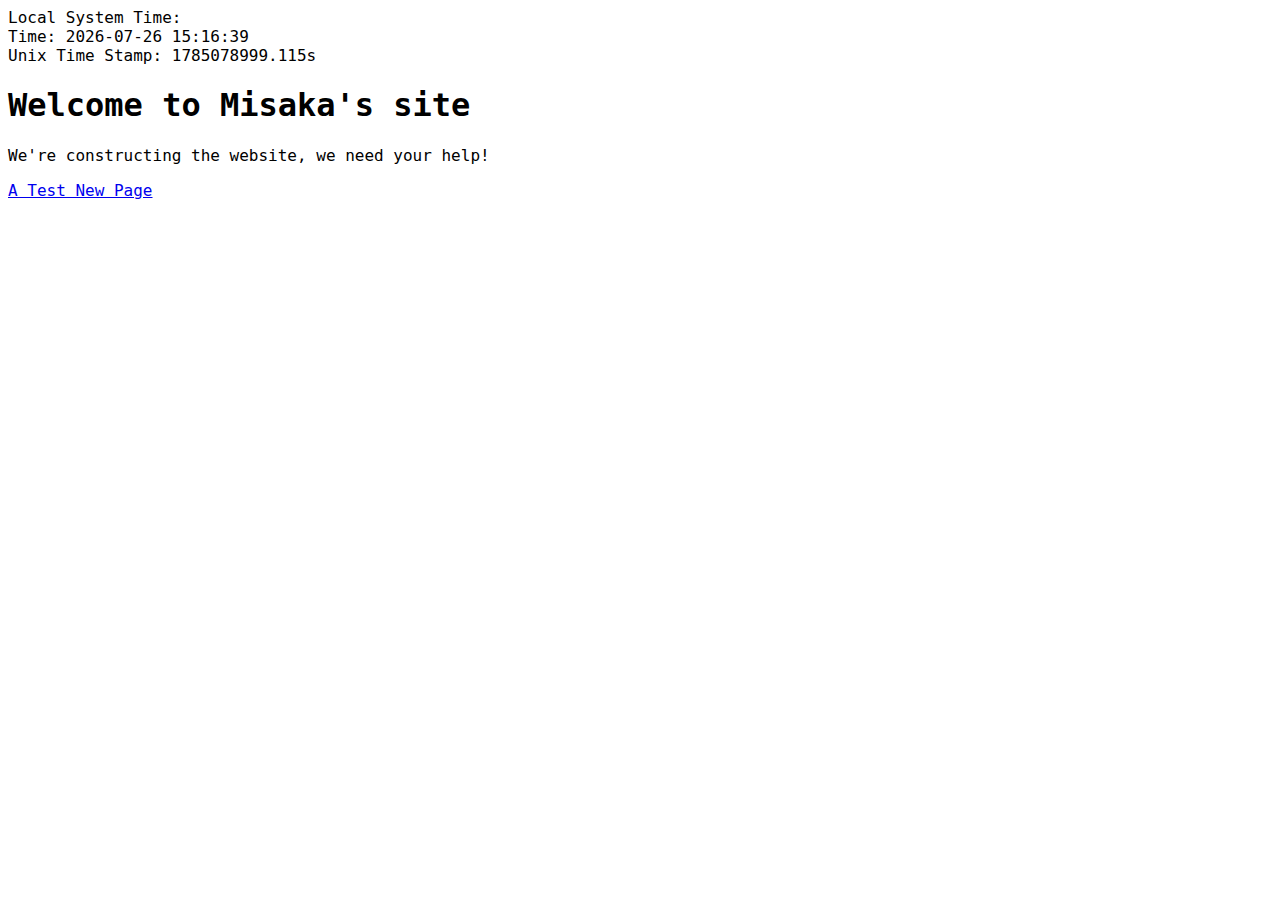
==== index.html @ cc0dd9ba "Update FormattedCode" ====
<!DOCTYPE html>
<html>
  <head>
    <meta charset="UTF-8" />
    <link rel="stylesheet" href="style_def.css" />
    <title>Misaka's Test Homepage</title>
  </head>

  <body>
    <div>
      <!--Top bar--->
    </div>
    <div>
      <div>
        <div id="clock" class="clock_con"></div>
      </div>
      <script>
        function fnCreatClock() {
          //声明时间相关变量
          var dLocal, nYear, nMonth, nDate, nHours, nMinutes, nSeconds;

          //1 获取计算机本地时间
          function fnGetDate() {
            //1.1 调用date对象
            dLocal = new Date();
            //1.2 获取当前年份
            nYear = dLocal.getFullYear();
            //1.3 获取当前月份，月份是从0开始计数，所以需要加1才是正确的月份
            nMonth = dLocal.getMonth() + 1;
            //1.4 获取当前日期
            nDate = dLocal.getDate();
            //1.5 获取当前小时
            nHours = dLocal.getHours();
            //1.6 获取分钟
            nMinutes = dLocal.getMinutes();
            //1.7 获取秒数
            nSeconds = dLocal.getSeconds();
          }

          //2.1 封装一个函数，用于把单数字前添加字符串0，例如1改为01
          function fnToDouble(num) {
            //声明一个返回结果
            var sResult = "";
            if (num < 10) {
              //判断数字小于10则是单数字，需要在前面添加字符串0z
              sResult = "0" + num;
            } else {
              //数字为10以上转换为字符串
              sResult = "" + num;
            }
            //返回格式化后的字符串
            return sResult;
          }

          function fnFormatDate() {
            //2.2 组合时间数据为字符串。本实例主要针对初学者，所以这里用的是最简单的格式化方式，即把所有数据用+号相连
            return (
              "Local System Time:" +
              "<br/>" +
              "Time: " +
              nYear +
              "-" +
              fnToDouble(nMonth) +
              "-" +
              fnToDouble(nDate) +
              " " +
              fnToDouble(nHours) +
              ":" +
              fnToDouble(nMinutes) +
              ":" +
              fnToDouble(nSeconds) +
              "<br/>" +
              "Unix Time Stamp: " +
              Date.now() / 1000 +
              "s"
            );
          }

          //3.1 获取clock元素
          var eClock = document.getElementById("clock");
          //获取时间
          fnGetDate();
          //3.2 修改clock元素中的时间
          eClock.innerHTML = fnFormatDate();

          //使用定时器实时更新时间
          setInterval(function () {
            //3.3 每秒更新时间
            fnGetDate();
            //3.3 修改clock元素中的时间
            eClock.innerHTML = fnFormatDate();
          }, 10);
        }
        fnCreatClock();
      </script>
    </div>
    <div>
      <h1>Welcome to Misaka's site</h1>
      <p>We're constructing the website, we need your help!</p>
      <p>
        <a href="logs.html"> A Test New Page </a>
      </p>
    </div>
  </body>
</html>
---- style_def.css ----
body {
    font-family: "SFMono", Consolas, monospace;
}
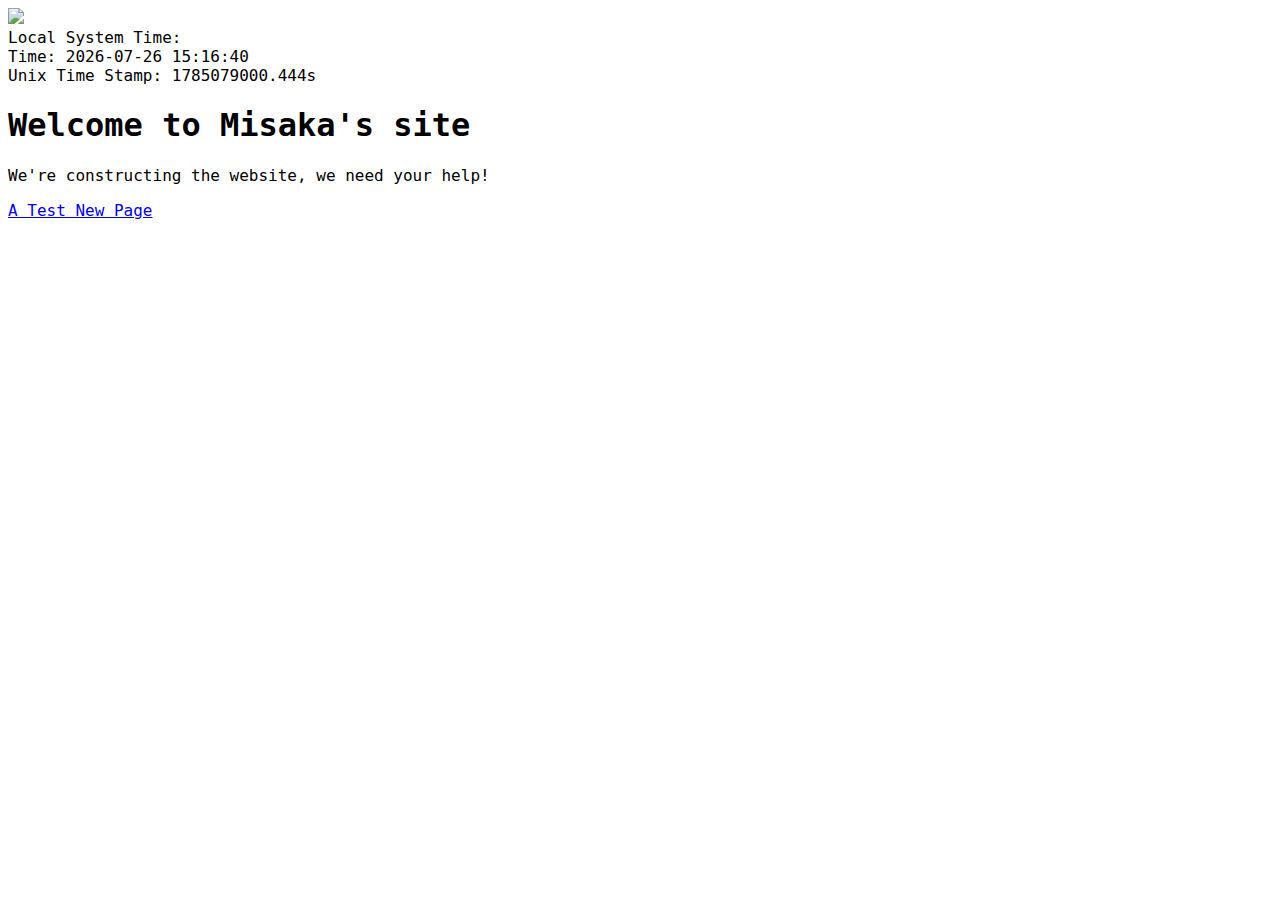
==== commit bca74de1: "Add New Format" ====
--- a/index.html
+++ b/index.html
@@ -12,6 +12,11 @@
     </div>
     <div>
       <div>
+        <div class="headBar">
+          <a href="index.html">
+            <img src="mns.svg">
+          </a>
+        </div>
         <div id="clock" class="clock_con"></div>
       </div>
       <script>
--- a/style_def.css
+++ b/style_def.css
@@ -1,3 +1,5 @@
 body {
     font-family: "SFMono", Consolas, monospace;
+}.headBar{
+    text-align: justify;
 }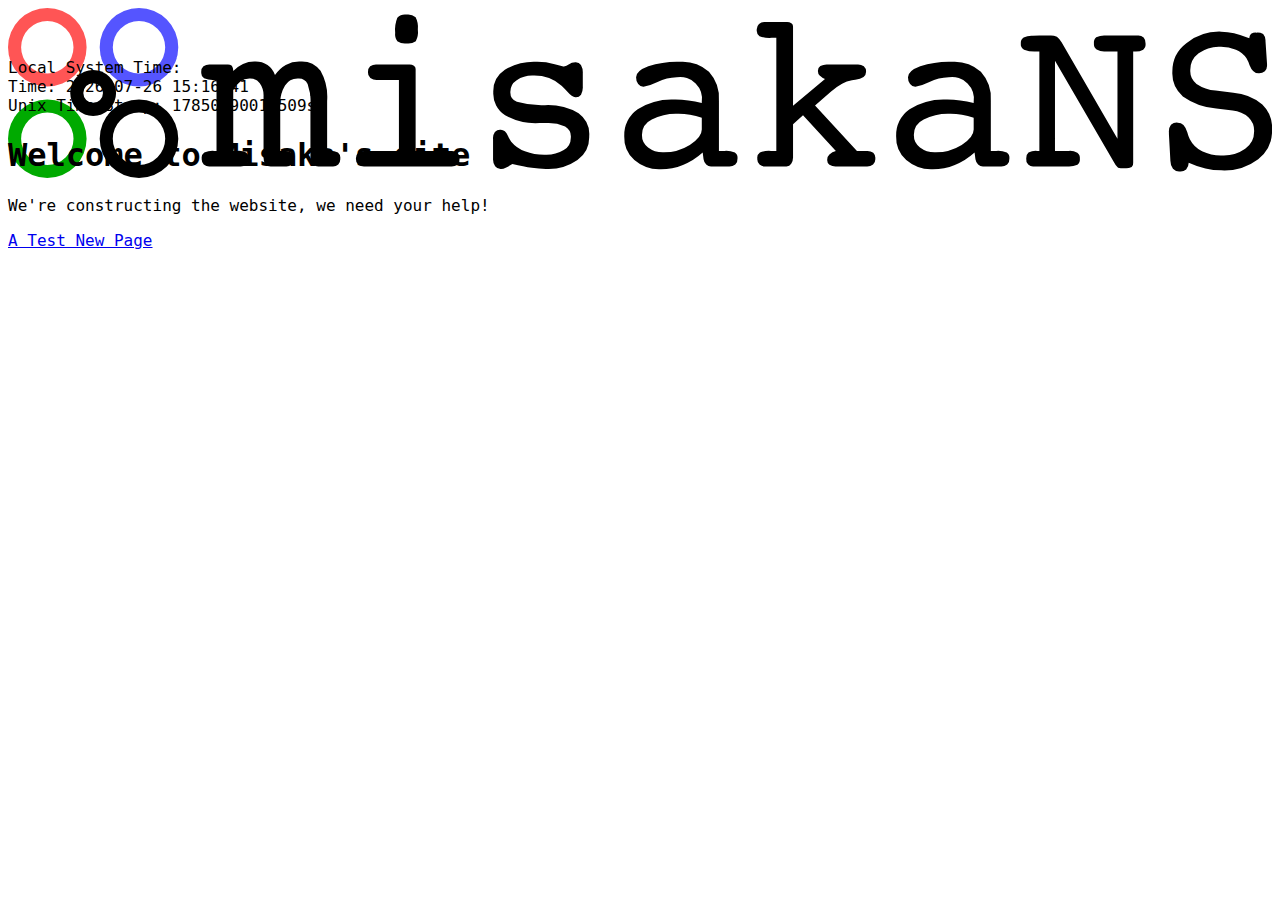
==== commit d66a698a: "update files" ====
--- a/index.html
+++ b/index.html
@@ -14,7 +14,7 @@
       <div>
         <div class="headBar">
           <a href="index.html">
-            <img src="mns.svg">
+            <img src="misakans-logo.svg">
           </a>
         </div>
         <div id="clock" class="clock_con"></div>
--- a/style_def.css
+++ b/style_def.css
@@ -2,4 +2,7 @@
     font-family: "SFMono", Consolas, monospace;
 }.headBar{
     text-align: justify;
+    max-height: 50px;
+}.logomns{
+    size: 0 0 193 26;
 }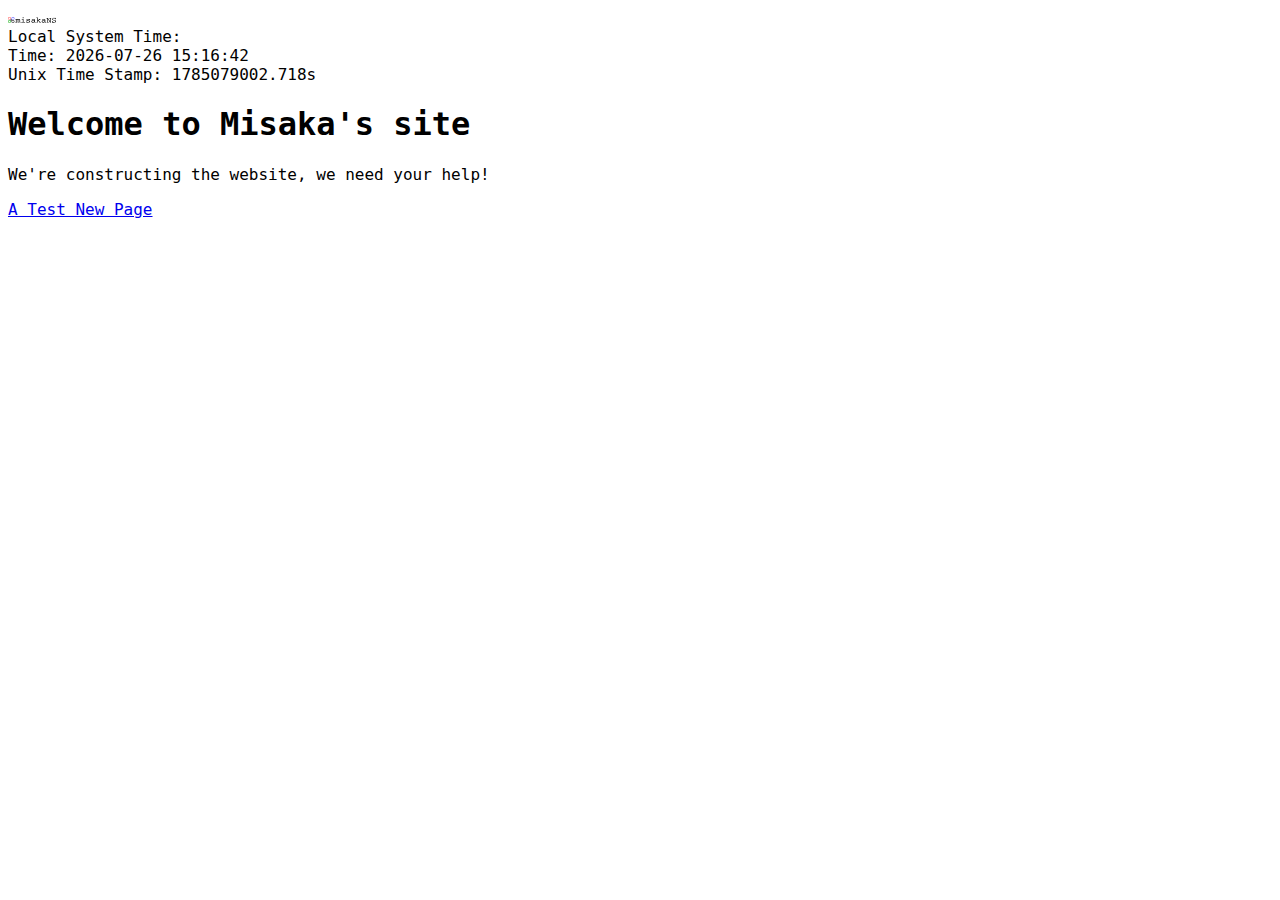
==== commit f6261ebc: "Update" ====
--- a/index.html
+++ b/index.html
@@ -12,7 +12,7 @@
     </div>
     <div>
       <div>
-        <div class="headBar">
+        <div class="headBar" style="display: block; max-width: 48.25px;">
           <a href="index.html">
             <img src="misakans-logo.svg">
           </a>
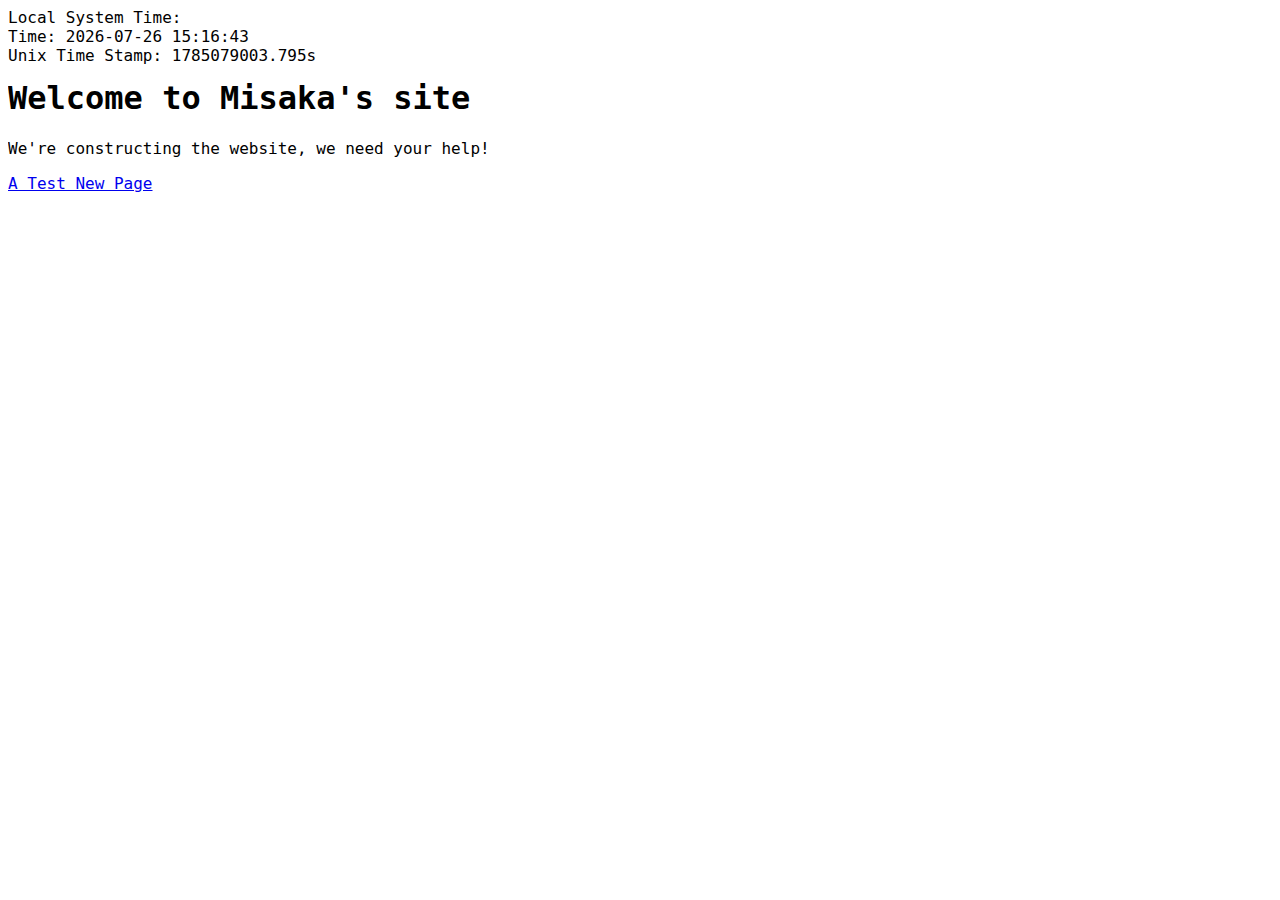
==== commit 01a559de: "Update" ====
--- a/index.html
+++ b/index.html
@@ -11,10 +11,10 @@
       <!--Top bar--->
     </div>
     <div>
-      <div>
-        <div class="headBar" style="display: block; max-width: 48.25px;">
+      <div style="max-height: 50px;">
+        <div class="headBar">
           <a href="index.html">
-            <img src="misakans-logo.svg">
+            <img src="misakans-logo.svg" style="display: contents; max-width: 48.25px">
           </a>
         </div>
         <div id="clock" class="clock_con"></div>
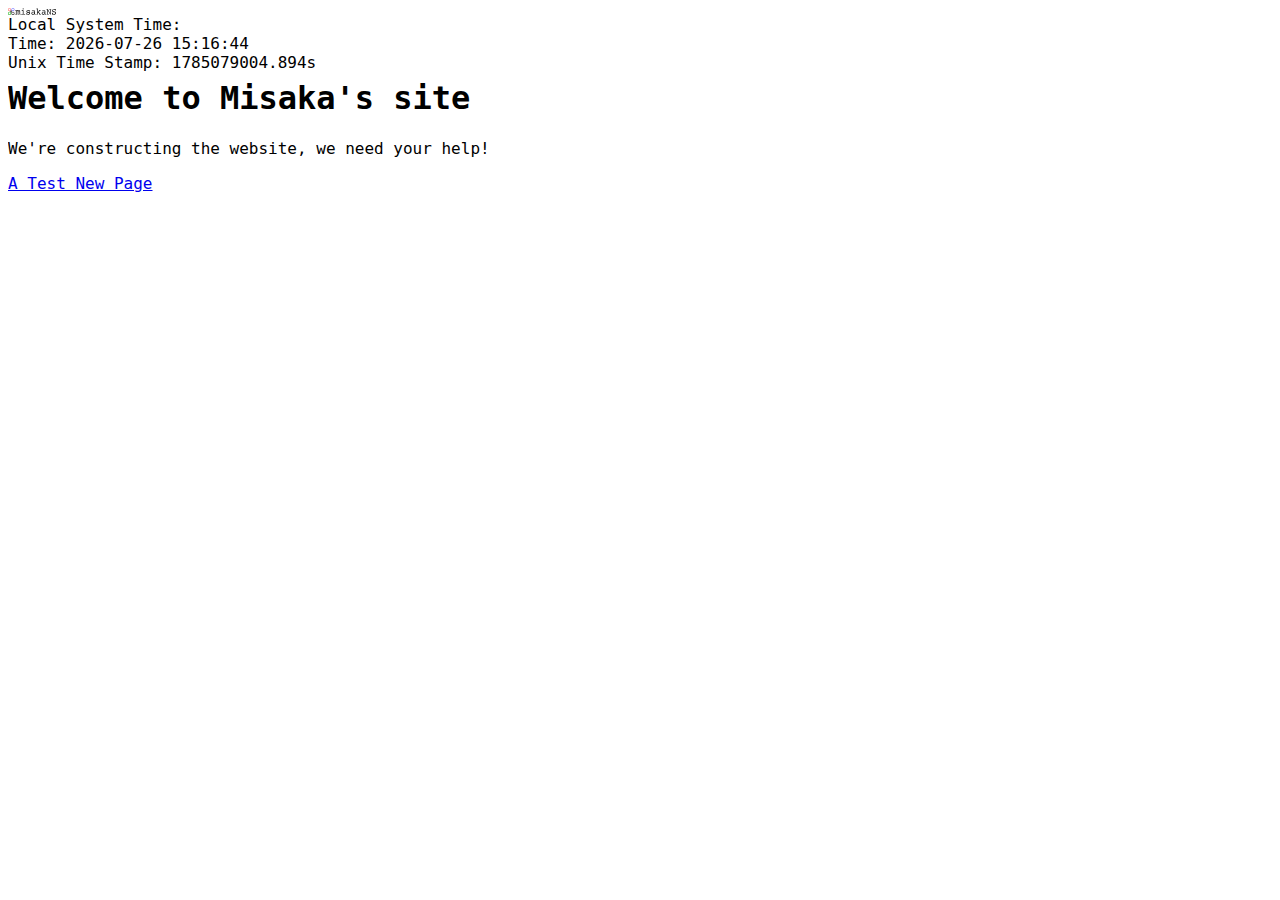
==== commit d966f00d: "update" ====
--- a/index.html
+++ b/index.html
@@ -14,7 +14,7 @@
       <div style="max-height: 50px;">
         <div class="headBar">
           <a href="index.html">
-            <img src="misakans-logo.svg" style="display: contents; max-width: 48.25px">
+            <img src="misakans-logo.svg" style="display: block; max-width: 48.25px">
           </a>
         </div>
         <div id="clock" class="clock_con"></div>
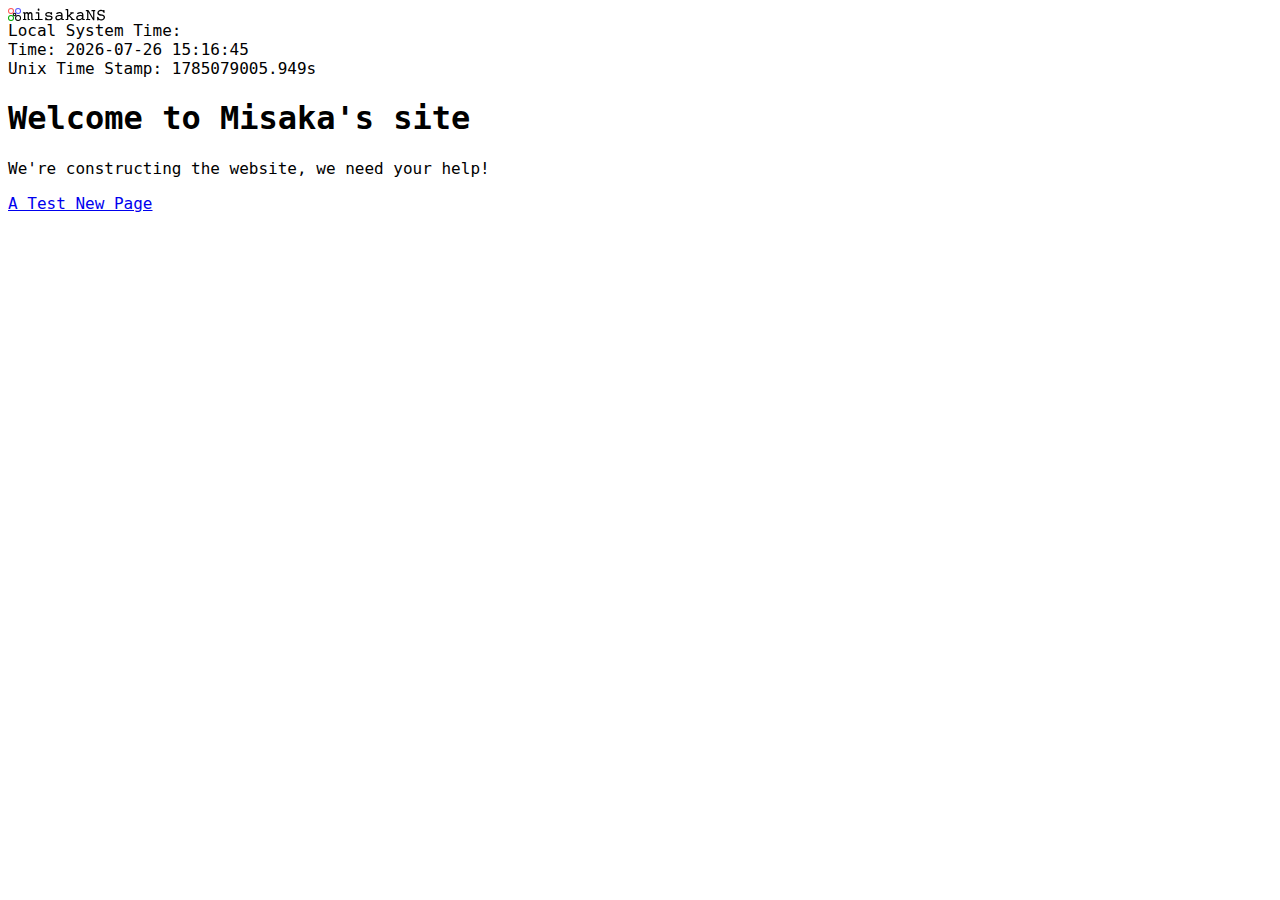
==== commit 170d37e6: "Update" ====
--- a/index.html
+++ b/index.html
@@ -11,10 +11,10 @@
       <!--Top bar--->
     </div>
     <div>
-      <div style="max-height: 50px;">
-        <div class="headBar">
+      <div>
+        <div class="headBar" style="max-height: 250px;">
           <a href="index.html">
-            <img src="misakans-logo.svg" style="display: block; max-width: 48.25px">
+            <img src="misakans-logo.svg" style="display: block; max-width: 96.5px">
           </a>
         </div>
         <div id="clock" class="clock_con"></div>
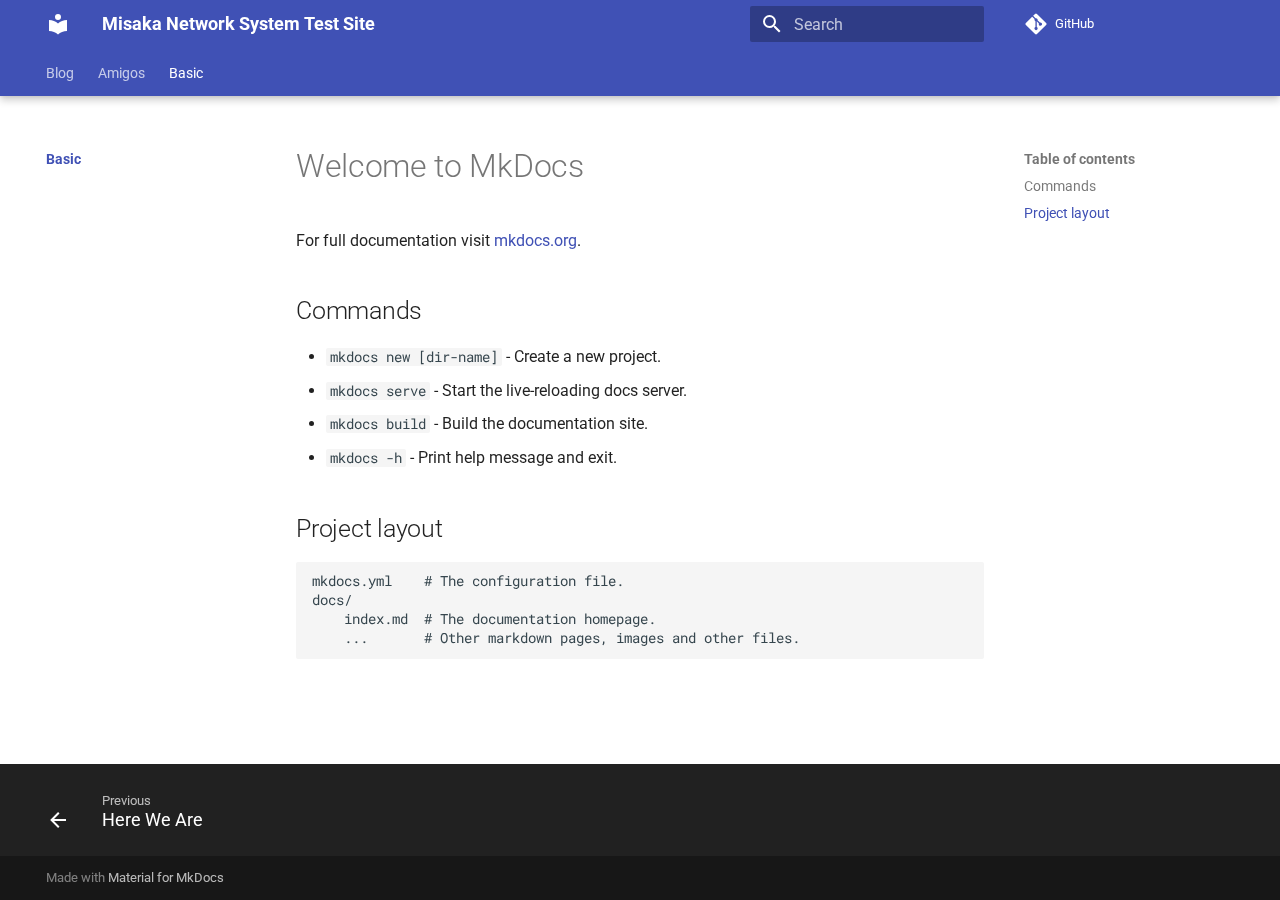
==== commit 856b7479: "Update Function and Add Content" ====
--- a/index.html
+++ b/index.html
@@ -1,110 +1,832 @@
-<!DOCTYPE html>
-<html>
+
+<!doctype html>
+<html lang="en" class="no-js">
   <head>
-    <meta charset="UTF-8" />
-    <link rel="stylesheet" href="style_def.css" />
-    <title>Misaka's Test Homepage</title>
+    
+      <meta charset="utf-8">
+      <meta name="viewport" content="width=device-width,initial-scale=1">
+      
+        <meta name="description" content="Misaka Network System Test Site">
+      
+      
+      
+        <link rel="canonical" href="https://webpagesvc.misakanetworksystem.org/">
+      
+      
+        <link rel="prev" href="Amigos/Here%20We%20Are/">
+      
+      
+      
+      <link rel="icon" href="assets/images/favicon.png">
+      <meta name="generator" content="mkdocs-1.6.1, mkdocs-material-9.5.49">
+    
+    
+      
+        <title>Welcome to MkDocs - Misaka Network System Test Site</title>
+      
+    
+    
+      <link rel="stylesheet" href="assets/stylesheets/main.6f8fc17f.min.css">
+      
+      
+
+
+    
+    
+      
+    
+    
+      
+        
+        
+        <link rel="preconnect" href="https://fonts.gstatic.com" crossorigin>
+        <link rel="stylesheet" href="https://fonts.googleapis.com/css?family=Roboto:300,300i,400,400i,700,700i%7CRoboto+Mono:400,400i,700,700i&display=fallback">
+        <style>:root{--md-text-font:"Roboto";--md-code-font:"Roboto Mono"}</style>
+      
+    
+    
+    <script>__md_scope=new URL(".",location),__md_hash=e=>[...e].reduce(((e,_)=>(e<<5)-e+_.charCodeAt(0)),0),__md_get=(e,_=localStorage,t=__md_scope)=>JSON.parse(_.getItem(t.pathname+"."+e)),__md_set=(e,_,t=localStorage,a=__md_scope)=>{try{t.setItem(a.pathname+"."+e,JSON.stringify(_))}catch(e){}}</script>
+    
+      
+
+    
+    
+    
   </head>
-
-  <body>
-    <div>
-      <!--Top bar--->
+  
+  
+    <body dir="ltr">
+  
+    
+    <input class="md-toggle" data-md-toggle="drawer" type="checkbox" id="__drawer" autocomplete="off">
+    <input class="md-toggle" data-md-toggle="search" type="checkbox" id="__search" autocomplete="off">
+    <label class="md-overlay" for="__drawer"></label>
+    <div data-md-component="skip">
+      
+        
+        <a href="#welcome-to-mkdocs" class="md-skip">
+          Skip to content
+        </a>
+      
     </div>
-    <div>
-      <div>
-        <div class="headBar" style="max-height: 250px;">
-          <a href="index.html">
-            <img src="misakans-logo.svg" style="display: block; max-width: 96.5px">
+    <div data-md-component="announce">
+      
+    </div>
+    
+    
+      
+
+  
+
+<header class="md-header md-header--shadow md-header--lifted" data-md-component="header">
+  <nav class="md-header__inner md-grid" aria-label="Header">
+    <a href="." title="Misaka Network System Test Site" class="md-header__button md-logo" aria-label="Misaka Network System Test Site" data-md-component="logo">
+      
+  
+  <svg xmlns="http://www.w3.org/2000/svg" viewBox="0 0 24 24"><path d="M12 8a3 3 0 0 0 3-3 3 3 0 0 0-3-3 3 3 0 0 0-3 3 3 3 0 0 0 3 3m0 3.54C9.64 9.35 6.5 8 3 8v11c3.5 0 6.64 1.35 9 3.54 2.36-2.19 5.5-3.54 9-3.54V8c-3.5 0-6.64 1.35-9 3.54"/></svg>
+
+    </a>
+    <label class="md-header__button md-icon" for="__drawer">
+      
+      <svg xmlns="http://www.w3.org/2000/svg" viewBox="0 0 24 24"><path d="M3 6h18v2H3zm0 5h18v2H3zm0 5h18v2H3z"/></svg>
+    </label>
+    <div class="md-header__title" data-md-component="header-title">
+      <div class="md-header__ellipsis">
+        <div class="md-header__topic">
+          <span class="md-ellipsis">
+            Misaka Network System Test Site
+          </span>
+        </div>
+        <div class="md-header__topic" data-md-component="header-topic">
+          <span class="md-ellipsis">
+            
+              Welcome to MkDocs
+            
+          </span>
+        </div>
+      </div>
+    </div>
+    
+    
+      <script>var palette=__md_get("__palette");if(palette&&palette.color){if("(prefers-color-scheme)"===palette.color.media){var media=matchMedia("(prefers-color-scheme: light)"),input=document.querySelector(media.matches?"[data-md-color-media='(prefers-color-scheme: light)']":"[data-md-color-media='(prefers-color-scheme: dark)']");palette.color.media=input.getAttribute("data-md-color-media"),palette.color.scheme=input.getAttribute("data-md-color-scheme"),palette.color.primary=input.getAttribute("data-md-color-primary"),palette.color.accent=input.getAttribute("data-md-color-accent")}for(var[key,value]of Object.entries(palette.color))document.body.setAttribute("data-md-color-"+key,value)}</script>
+    
+    
+    
+      <label class="md-header__button md-icon" for="__search">
+        
+        <svg xmlns="http://www.w3.org/2000/svg" viewBox="0 0 24 24"><path d="M9.5 3A6.5 6.5 0 0 1 16 9.5c0 1.61-.59 3.09-1.56 4.23l.27.27h.79l5 5-1.5 1.5-5-5v-.79l-.27-.27A6.52 6.52 0 0 1 9.5 16 6.5 6.5 0 0 1 3 9.5 6.5 6.5 0 0 1 9.5 3m0 2C7 5 5 7 5 9.5S7 14 9.5 14 14 12 14 9.5 12 5 9.5 5"/></svg>
+      </label>
+      <div class="md-search" data-md-component="search" role="dialog">
+  <label class="md-search__overlay" for="__search"></label>
+  <div class="md-search__inner" role="search">
+    <form class="md-search__form" name="search">
+      <input type="text" class="md-search__input" name="query" aria-label="Search" placeholder="Search" autocapitalize="off" autocorrect="off" autocomplete="off" spellcheck="false" data-md-component="search-query" required>
+      <label class="md-search__icon md-icon" for="__search">
+        
+        <svg xmlns="http://www.w3.org/2000/svg" viewBox="0 0 24 24"><path d="M9.5 3A6.5 6.5 0 0 1 16 9.5c0 1.61-.59 3.09-1.56 4.23l.27.27h.79l5 5-1.5 1.5-5-5v-.79l-.27-.27A6.52 6.52 0 0 1 9.5 16 6.5 6.5 0 0 1 3 9.5 6.5 6.5 0 0 1 9.5 3m0 2C7 5 5 7 5 9.5S7 14 9.5 14 14 12 14 9.5 12 5 9.5 5"/></svg>
+        
+        <svg xmlns="http://www.w3.org/2000/svg" viewBox="0 0 24 24"><path d="M20 11v2H8l5.5 5.5-1.42 1.42L4.16 12l7.92-7.92L13.5 5.5 8 11z"/></svg>
+      </label>
+      <nav class="md-search__options" aria-label="Search">
+        
+          <a href="javascript:void(0)" class="md-search__icon md-icon" title="Share" aria-label="Share" data-clipboard data-clipboard-text="" data-md-component="search-share" tabindex="-1">
+            
+            <svg xmlns="http://www.w3.org/2000/svg" viewBox="0 0 24 24"><path d="M18 16.08c-.76 0-1.44.3-1.96.77L8.91 12.7c.05-.23.09-.46.09-.7s-.04-.47-.09-.7l7.05-4.11c.54.5 1.25.81 2.04.81a3 3 0 0 0 3-3 3 3 0 0 0-3-3 3 3 0 0 0-3 3c0 .24.04.47.09.7L8.04 9.81C7.5 9.31 6.79 9 6 9a3 3 0 0 0-3 3 3 3 0 0 0 3 3c.79 0 1.5-.31 2.04-.81l7.12 4.15c-.05.21-.08.43-.08.66 0 1.61 1.31 2.91 2.92 2.91s2.92-1.3 2.92-2.91A2.92 2.92 0 0 0 18 16.08"/></svg>
           </a>
+        
+        <button type="reset" class="md-search__icon md-icon" title="Clear" aria-label="Clear" tabindex="-1">
+          
+          <svg xmlns="http://www.w3.org/2000/svg" viewBox="0 0 24 24"><path d="M19 6.41 17.59 5 12 10.59 6.41 5 5 6.41 10.59 12 5 17.59 6.41 19 12 13.41 17.59 19 19 17.59 13.41 12z"/></svg>
+        </button>
+      </nav>
+      
+        <div class="md-search__suggest" data-md-component="search-suggest"></div>
+      
+    </form>
+    <div class="md-search__output">
+      <div class="md-search__scrollwrap" tabindex="0" data-md-scrollfix>
+        <div class="md-search-result" data-md-component="search-result">
+          <div class="md-search-result__meta">
+            Initializing search
+          </div>
+          <ol class="md-search-result__list" role="presentation"></ol>
         </div>
-        <div id="clock" class="clock_con"></div>
       </div>
-      <script>
-        function fnCreatClock() {
-          //声明时间相关变量
-          var dLocal, nYear, nMonth, nDate, nHours, nMinutes, nSeconds;
-
-          //1 获取计算机本地时间
-          function fnGetDate() {
-            //1.1 调用date对象
-            dLocal = new Date();
-            //1.2 获取当前年份
-            nYear = dLocal.getFullYear();
-            //1.3 获取当前月份，月份是从0开始计数，所以需要加1才是正确的月份
-            nMonth = dLocal.getMonth() + 1;
-            //1.4 获取当前日期
-            nDate = dLocal.getDate();
-            //1.5 获取当前小时
-            nHours = dLocal.getHours();
-            //1.6 获取分钟
-            nMinutes = dLocal.getMinutes();
-            //1.7 获取秒数
-            nSeconds = dLocal.getSeconds();
-          }
-
-          //2.1 封装一个函数，用于把单数字前添加字符串0，例如1改为01
-          function fnToDouble(num) {
-            //声明一个返回结果
-            var sResult = "";
-            if (num < 10) {
-              //判断数字小于10则是单数字，需要在前面添加字符串0z
-              sResult = "0" + num;
-            } else {
-              //数字为10以上转换为字符串
-              sResult = "" + num;
-            }
-            //返回格式化后的字符串
-            return sResult;
-          }
-
-          function fnFormatDate() {
-            //2.2 组合时间数据为字符串。本实例主要针对初学者，所以这里用的是最简单的格式化方式，即把所有数据用+号相连
-            return (
-              "Local System Time:" +
-              "<br/>" +
-              "Time: " +
-              nYear +
-              "-" +
-              fnToDouble(nMonth) +
-              "-" +
-              fnToDouble(nDate) +
-              " " +
-              fnToDouble(nHours) +
-              ":" +
-              fnToDouble(nMinutes) +
-              ":" +
-              fnToDouble(nSeconds) +
-              "<br/>" +
-              "Unix Time Stamp: " +
-              Date.now() / 1000 +
-              "s"
-            );
-          }
-
-          //3.1 获取clock元素
-          var eClock = document.getElementById("clock");
-          //获取时间
-          fnGetDate();
-          //3.2 修改clock元素中的时间
-          eClock.innerHTML = fnFormatDate();
-
-          //使用定时器实时更新时间
-          setInterval(function () {
-            //3.3 每秒更新时间
-            fnGetDate();
-            //3.3 修改clock元素中的时间
-            eClock.innerHTML = fnFormatDate();
-          }, 10);
-        }
-        fnCreatClock();
-      </script>
     </div>
-    <div>
-      <h1>Welcome to Misaka's site</h1>
-      <p>We're constructing the website, we need your help!</p>
-      <p>
-        <a href="logs.html"> A Test New Page </a>
-      </p>
+  </div>
+</div>
+    
+    
+      <div class="md-header__source">
+        <a href="https://github.com/Misaka-Makoto/misaka-makoto.github.io" title="Go to repository" class="md-source" data-md-component="source">
+  <div class="md-source__icon md-icon">
+    
+    <svg xmlns="http://www.w3.org/2000/svg" viewBox="0 0 448 512"><!--! Font Awesome Free 6.7.1 by @fontawesome - https://fontawesome.com License - https://fontawesome.com/license/free (Icons: CC BY 4.0, Fonts: SIL OFL 1.1, Code: MIT License) Copyright 2024 Fonticons, Inc.--><path d="M439.55 236.05 244 40.45a28.87 28.87 0 0 0-40.81 0l-40.66 40.63 51.52 51.52c27.06-9.14 52.68 16.77 43.39 43.68l49.66 49.66c34.23-11.8 61.18 31 35.47 56.69-26.49 26.49-70.21-2.87-56-37.34L240.22 199v121.85c25.3 12.54 22.26 41.85 9.08 55a34.34 34.34 0 0 1-48.55 0c-17.57-17.6-11.07-46.91 11.25-56v-123c-20.8-8.51-24.6-30.74-18.64-45L142.57 101 8.45 235.14a28.86 28.86 0 0 0 0 40.81l195.61 195.6a28.86 28.86 0 0 0 40.8 0l194.69-194.69a28.86 28.86 0 0 0 0-40.81"/></svg>
+  </div>
+  <div class="md-source__repository">
+    GitHub
+  </div>
+</a>
+      </div>
+    
+  </nav>
+  
+    
+      
+<nav class="md-tabs" aria-label="Tabs" data-md-component="tabs">
+  <div class="md-grid">
+    <ul class="md-tabs__list">
+      
+        
+  
+  
+  
+    
+    
+      <li class="md-tabs__item">
+        <a href="blog/" class="md-tabs__link">
+          
+  
+    
+  
+  Blog
+
+        </a>
+      </li>
+    
+  
+
+      
+        
+  
+  
+  
+    
+    
+      <li class="md-tabs__item">
+        <a href="Amigos/Here%20We%20Are/" class="md-tabs__link">
+          
+  
+    
+  
+  Amigos
+
+        </a>
+      </li>
+    
+  
+
+      
+        
+  
+  
+    
+  
+  
+    
+    
+      <li class="md-tabs__item md-tabs__item--active">
+        <a href="." class="md-tabs__link">
+          
+  
+    
+  
+  Basic
+
+        </a>
+      </li>
+    
+  
+
+      
+    </ul>
+  </div>
+</nav>
+    
+  
+</header>
+    
+    <div class="md-container" data-md-component="container">
+      
+      
+        
+      
+      <main class="md-main" data-md-component="main">
+        <div class="md-main__inner md-grid">
+          
+            
+              
+              <div class="md-sidebar md-sidebar--primary" data-md-component="sidebar" data-md-type="navigation" >
+                <div class="md-sidebar__scrollwrap">
+                  <div class="md-sidebar__inner">
+                    
+
+
+  
+
+
+<nav class="md-nav md-nav--primary md-nav--lifted" aria-label="Navigation" data-md-level="0">
+  <label class="md-nav__title" for="__drawer">
+    <a href="." title="Misaka Network System Test Site" class="md-nav__button md-logo" aria-label="Misaka Network System Test Site" data-md-component="logo">
+      
+  
+  <svg xmlns="http://www.w3.org/2000/svg" viewBox="0 0 24 24"><path d="M12 8a3 3 0 0 0 3-3 3 3 0 0 0-3-3 3 3 0 0 0-3 3 3 3 0 0 0 3 3m0 3.54C9.64 9.35 6.5 8 3 8v11c3.5 0 6.64 1.35 9 3.54 2.36-2.19 5.5-3.54 9-3.54V8c-3.5 0-6.64 1.35-9 3.54"/></svg>
+
+    </a>
+    Misaka Network System Test Site
+  </label>
+  
+    <div class="md-nav__source">
+      <a href="https://github.com/Misaka-Makoto/misaka-makoto.github.io" title="Go to repository" class="md-source" data-md-component="source">
+  <div class="md-source__icon md-icon">
+    
+    <svg xmlns="http://www.w3.org/2000/svg" viewBox="0 0 448 512"><!--! Font Awesome Free 6.7.1 by @fontawesome - https://fontawesome.com License - https://fontawesome.com/license/free (Icons: CC BY 4.0, Fonts: SIL OFL 1.1, Code: MIT License) Copyright 2024 Fonticons, Inc.--><path d="M439.55 236.05 244 40.45a28.87 28.87 0 0 0-40.81 0l-40.66 40.63 51.52 51.52c27.06-9.14 52.68 16.77 43.39 43.68l49.66 49.66c34.23-11.8 61.18 31 35.47 56.69-26.49 26.49-70.21-2.87-56-37.34L240.22 199v121.85c25.3 12.54 22.26 41.85 9.08 55a34.34 34.34 0 0 1-48.55 0c-17.57-17.6-11.07-46.91 11.25-56v-123c-20.8-8.51-24.6-30.74-18.64-45L142.57 101 8.45 235.14a28.86 28.86 0 0 0 0 40.81l195.61 195.6a28.86 28.86 0 0 0 40.8 0l194.69-194.69a28.86 28.86 0 0 0 0-40.81"/></svg>
+  </div>
+  <div class="md-source__repository">
+    GitHub
+  </div>
+</a>
     </div>
+  
+  <ul class="md-nav__list" data-md-scrollfix>
+    
+      
+      
+  
+  
+  
+  
+    
+    
+      
+        
+          
+        
+      
+        
+      
+        
+      
+    
+    
+      
+      
+        
+      
+    
+    
+    <li class="md-nav__item md-nav__item--nested">
+      
+        
+        
+          
+        
+        <input class="md-nav__toggle md-toggle md-toggle--indeterminate" type="checkbox" id="__nav_1" >
+        
+          
+          
+          <div class="md-nav__link md-nav__container">
+            <a href="blog/" class="md-nav__link ">
+              
+  
+  <span class="md-ellipsis">
+    Blog
+  </span>
+  
+
+            </a>
+            
+              
+              <label class="md-nav__link " for="__nav_1" id="__nav_1_label" tabindex="0">
+                <span class="md-nav__icon md-icon"></span>
+              </label>
+            
+          </div>
+        
+        <nav class="md-nav" data-md-level="1" aria-labelledby="__nav_1_label" aria-expanded="false">
+          <label class="md-nav__title" for="__nav_1">
+            <span class="md-nav__icon md-icon"></span>
+            Blog
+          </label>
+          <ul class="md-nav__list" data-md-scrollfix>
+            
+              
+            
+              
+                
+  
+  
+  
+  
+    
+    
+      
+        
+      
+    
+    
+      
+      
+        
+      
+    
+    
+    <li class="md-nav__item md-nav__item--nested">
+      
+        
+        
+          
+        
+        <input class="md-nav__toggle md-toggle md-toggle--indeterminate" type="checkbox" id="__nav_1_2" >
+        
+          
+          <label class="md-nav__link" for="__nav_1_2" id="__nav_1_2_label" tabindex="0">
+            
+  
+  <span class="md-ellipsis">
+    Archive
+  </span>
+  
+
+            <span class="md-nav__icon md-icon"></span>
+          </label>
+        
+        <nav class="md-nav" data-md-level="2" aria-labelledby="__nav_1_2_label" aria-expanded="false">
+          <label class="md-nav__title" for="__nav_1_2">
+            <span class="md-nav__icon md-icon"></span>
+            Archive
+          </label>
+          <ul class="md-nav__list" data-md-scrollfix>
+            
+              
+                
+  
+  
+  
+    
+  
+  
+    <li class="md-nav__item">
+      <a href="blog/archive/2025/" class="md-nav__link">
+        
+  
+  <span class="md-ellipsis">
+    2025
+  </span>
+  
+
+      </a>
+    </li>
+  
+
+              
+            
+          </ul>
+        </nav>
+      
+    </li>
+  
+
+              
+            
+              
+                
+  
+  
+  
+  
+    
+    
+      
+        
+      
+        
+      
+    
+    
+      
+      
+        
+      
+    
+    
+    <li class="md-nav__item md-nav__item--nested">
+      
+        
+        
+          
+        
+        <input class="md-nav__toggle md-toggle md-toggle--indeterminate" type="checkbox" id="__nav_1_3" >
+        
+          
+          <label class="md-nav__link" for="__nav_1_3" id="__nav_1_3_label" tabindex="0">
+            
+  
+  <span class="md-ellipsis">
+    Categories
+  </span>
+  
+
+            <span class="md-nav__icon md-icon"></span>
+          </label>
+        
+        <nav class="md-nav" data-md-level="2" aria-labelledby="__nav_1_3_label" aria-expanded="false">
+          <label class="md-nav__title" for="__nav_1_3">
+            <span class="md-nav__icon md-icon"></span>
+            Categories
+          </label>
+          <ul class="md-nav__list" data-md-scrollfix>
+            
+              
+                
+  
+  
+  
+    
+  
+  
+    <li class="md-nav__item">
+      <a href="blog/category/blog/" class="md-nav__link">
+        
+  
+  <span class="md-ellipsis">
+    Blog
+  </span>
+  
+
+      </a>
+    </li>
+  
+
+              
+            
+              
+                
+  
+  
+  
+    
+  
+  
+    <li class="md-nav__item">
+      <a href="blog/category/desription/" class="md-nav__link">
+        
+  
+  <span class="md-ellipsis">
+    Desription
+  </span>
+  
+
+      </a>
+    </li>
+  
+
+              
+            
+          </ul>
+        </nav>
+      
+    </li>
+  
+
+              
+            
+          </ul>
+        </nav>
+      
+    </li>
+  
+
+    
+      
+      
+  
+  
+  
+  
+    
+    
+      
+        
+      
+    
+    
+      
+      
+        
+      
+    
+    
+    <li class="md-nav__item md-nav__item--nested">
+      
+        
+        
+          
+        
+        <input class="md-nav__toggle md-toggle md-toggle--indeterminate" type="checkbox" id="__nav_2" >
+        
+          
+          <label class="md-nav__link" for="__nav_2" id="__nav_2_label" tabindex="0">
+            
+  
+  <span class="md-ellipsis">
+    Amigos
+  </span>
+  
+
+            <span class="md-nav__icon md-icon"></span>
+          </label>
+        
+        <nav class="md-nav" data-md-level="1" aria-labelledby="__nav_2_label" aria-expanded="false">
+          <label class="md-nav__title" for="__nav_2">
+            <span class="md-nav__icon md-icon"></span>
+            Amigos
+          </label>
+          <ul class="md-nav__list" data-md-scrollfix>
+            
+              
+                
+  
+  
+  
+  
+    <li class="md-nav__item">
+      <a href="Amigos/Here%20We%20Are/" class="md-nav__link">
+        
+  
+  <span class="md-ellipsis">
+    Here We Are
+  </span>
+  
+
+      </a>
+    </li>
+  
+
+              
+            
+          </ul>
+        </nav>
+      
+    </li>
+  
+
+    
+      
+      
+  
+  
+    
+  
+  
+  
+    
+    
+      
+        
+          
+        
+      
+    
+    
+      
+        
+        
+      
+      
+        
+      
+    
+    
+    <li class="md-nav__item md-nav__item--active md-nav__item--section md-nav__item--nested">
+      
+        
+        
+        <input class="md-nav__toggle md-toggle " type="checkbox" id="__nav_3" checked>
+        
+          
+          
+          <div class="md-nav__link md-nav__container">
+            <a href="." class="md-nav__link md-nav__link--active">
+              
+  
+  <span class="md-ellipsis">
+    Basic
+  </span>
+  
+
+            </a>
+            
+          </div>
+        
+        <nav class="md-nav" data-md-level="1" aria-labelledby="__nav_3_label" aria-expanded="true">
+          <label class="md-nav__title" for="__nav_3">
+            <span class="md-nav__icon md-icon"></span>
+            Basic
+          </label>
+          <ul class="md-nav__list" data-md-scrollfix>
+            
+              
+            
+          </ul>
+        </nav>
+      
+    </li>
+  
+
+    
+  </ul>
+</nav>
+                  </div>
+                </div>
+              </div>
+            
+            
+              
+              <div class="md-sidebar md-sidebar--secondary" data-md-component="sidebar" data-md-type="toc" >
+                <div class="md-sidebar__scrollwrap">
+                  <div class="md-sidebar__inner">
+                    
+
+<nav class="md-nav md-nav--secondary" aria-label="Table of contents">
+  
+  
+  
+    
+  
+  
+    <label class="md-nav__title" for="__toc">
+      <span class="md-nav__icon md-icon"></span>
+      Table of contents
+    </label>
+    <ul class="md-nav__list" data-md-component="toc" data-md-scrollfix>
+      
+        <li class="md-nav__item">
+  <a href="#commands" class="md-nav__link">
+    <span class="md-ellipsis">
+      Commands
+    </span>
+  </a>
+  
+</li>
+      
+        <li class="md-nav__item">
+  <a href="#project-layout" class="md-nav__link">
+    <span class="md-ellipsis">
+      Project layout
+    </span>
+  </a>
+  
+</li>
+      
+    </ul>
+  
+</nav>
+                  </div>
+                </div>
+              </div>
+            
+          
+          
+            <div class="md-content" data-md-component="content">
+              <article class="md-content__inner md-typeset">
+                
+                  
+
+  
+  
+
+
+<h1 id="welcome-to-mkdocs">Welcome to MkDocs</h1>
+<p>For full documentation visit <a href="https://www.mkdocs.org">mkdocs.org</a>.</p>
+<h2 id="commands">Commands</h2>
+<ul>
+<li><code>mkdocs new [dir-name]</code> - Create a new project.</li>
+<li><code>mkdocs serve</code> - Start the live-reloading docs server.</li>
+<li><code>mkdocs build</code> - Build the documentation site.</li>
+<li><code>mkdocs -h</code> - Print help message and exit.</li>
+</ul>
+<h2 id="project-layout">Project layout</h2>
+<pre><code>mkdocs.yml    # The configuration file.
+docs/
+    index.md  # The documentation homepage.
+    ...       # Other markdown pages, images and other files.
+</code></pre>
+
+
+
+
+
+
+
+
+
+
+
+
+                
+              </article>
+            </div>
+          
+          
+<script>var target=document.getElementById(location.hash.slice(1));target&&target.name&&(target.checked=target.name.startsWith("__tabbed_"))</script>
+        </div>
+        
+      </main>
+      
+        <footer class="md-footer">
+  
+    
+      
+      <nav class="md-footer__inner md-grid" aria-label="Footer" >
+        
+          
+          <a href="Amigos/Here%20We%20Are/" class="md-footer__link md-footer__link--prev" aria-label="Previous: Here We Are">
+            <div class="md-footer__button md-icon">
+              
+              <svg xmlns="http://www.w3.org/2000/svg" viewBox="0 0 24 24"><path d="M20 11v2H8l5.5 5.5-1.42 1.42L4.16 12l7.92-7.92L13.5 5.5 8 11z"/></svg>
+            </div>
+            <div class="md-footer__title">
+              <span class="md-footer__direction">
+                Previous
+              </span>
+              <div class="md-ellipsis">
+                Here We Are
+              </div>
+            </div>
+          </a>
+        
+        
+      </nav>
+    
+  
+  <div class="md-footer-meta md-typeset">
+    <div class="md-footer-meta__inner md-grid">
+      <div class="md-copyright">
+  
+  
+    Made with
+    <a href="https://squidfunk.github.io/mkdocs-material/" target="_blank" rel="noopener">
+      Material for MkDocs
+    </a>
+  
+</div>
+      
+    </div>
+  </div>
+</footer>
+      
+    </div>
+    <div class="md-dialog" data-md-component="dialog">
+      <div class="md-dialog__inner md-typeset"></div>
+    </div>
+    
+    
+    <script id="__config" type="application/json">{"base": ".", "features": ["search.suggest", "search.highlight", "search.share", "navigation.footer", "navigation.tracking", "navigation.tabs", "navigation.tabs.sticky", "navigation.sections", "navigation.expand", "navigation.path", "navigation.indexes"], "search": "assets/javascripts/workers/search.6ce7567c.min.js", "translations": {"clipboard.copied": "Copied to clipboard", "clipboard.copy": "Copy to clipboard", "search.result.more.one": "1 more on this page", "search.result.more.other": "# more on this page", "search.result.none": "No matching documents", "search.result.one": "1 matching document", "search.result.other": "# matching documents", "search.result.placeholder": "Type to start searching", "search.result.term.missing": "Missing", "select.version": "Select version"}}</script>
+    
+    
+      <script src="assets/javascripts/bundle.88dd0f4e.min.js"></script>
+      
+    
   </body>
-</html>
+</html>--- a/assets/stylesheets/main.6f8fc17f.min.css
+++ b/assets/stylesheets/main.6f8fc17f.min.css
@@ -0,0 +1 @@
+@charset "UTF-8";html{-webkit-text-size-adjust:none;-moz-text-size-adjust:none;text-size-adjust:none;box-sizing:border-box}*,:after,:before{box-sizing:inherit}@media (prefers-reduced-motion){*,:after,:before{transition:none!important}}body{margin:0}a,button,input,label{-webkit-tap-highlight-color:transparent}a{color:inherit;text-decoration:none}hr{border:0;box-sizing:initial;display:block;height:.05rem;overflow:visible;padding:0}small{font-size:80%}sub,sup{line-height:1em}img{border-style:none}table{border-collapse:initial;border-spacing:0}td,th{font-weight:400;vertical-align:top}button{background:#0000;border:0;font-family:inherit;font-size:inherit;margin:0;padding:0}input{border:0;outline:none}:root{--md-primary-fg-color:#4051b5;--md-primary-fg-color--light:#5d6cc0;--md-primary-fg-color--dark:#303fa1;--md-primary-bg-color:#fff;--md-primary-bg-color--light:#ffffffb3;--md-accent-fg-color:#526cfe;--md-accent-fg-color--transparent:#526cfe1a;--md-accent-bg-color:#fff;--md-accent-bg-color--light:#ffffffb3}[data-md-color-scheme=default]{color-scheme:light}[data-md-color-scheme=default] img[src$="#gh-dark-mode-only"],[data-md-color-scheme=default] img[src$="#only-dark"]{display:none}:root,[data-md-color-scheme=default]{--md-hue:225deg;--md-default-fg-color:#000000de;--md-default-fg-color--light:#0000008a;--md-default-fg-color--lighter:#00000052;--md-default-fg-color--lightest:#00000012;--md-default-bg-color:#fff;--md-default-bg-color--light:#ffffffb3;--md-default-bg-color--lighter:#ffffff4d;--md-default-bg-color--lightest:#ffffff1f;--md-code-fg-color:#36464e;--md-code-bg-color:#f5f5f5;--md-code-hl-color:#4287ff;--md-code-hl-color--light:#4287ff1a;--md-code-hl-number-color:#d52a2a;--md-code-hl-special-color:#db1457;--md-code-hl-function-color:#a846b9;--md-code-hl-constant-color:#6e59d9;--md-code-hl-keyword-color:#3f6ec6;--md-code-hl-string-color:#1c7d4d;--md-code-hl-name-color:var(--md-code-fg-color);--md-code-hl-operator-color:var(--md-default-fg-color--light);--md-code-hl-punctuation-color:var(--md-default-fg-color--light);--md-code-hl-comment-color:var(--md-default-fg-color--light);--md-code-hl-generic-color:var(--md-default-fg-color--light);--md-code-hl-variable-color:var(--md-default-fg-color--light);--md-typeset-color:var(--md-default-fg-color);--md-typeset-a-color:var(--md-primary-fg-color);--md-typeset-del-color:#f5503d26;--md-typeset-ins-color:#0bd57026;--md-typeset-kbd-color:#fafafa;--md-typeset-kbd-accent-color:#fff;--md-typeset-kbd-border-color:#b8b8b8;--md-typeset-mark-color:#ffff0080;--md-typeset-table-color:#0000001f;--md-typeset-table-color--light:rgba(0,0,0,.035);--md-admonition-fg-color:var(--md-default-fg-color);--md-admonition-bg-color:var(--md-default-bg-color);--md-warning-fg-color:#000000de;--md-warning-bg-color:#ff9;--md-footer-fg-color:#fff;--md-footer-fg-color--light:#ffffffb3;--md-footer-fg-color--lighter:#ffffff73;--md-footer-bg-color:#000000de;--md-footer-bg-color--dark:#00000052;--md-shadow-z1:0 0.2rem 0.5rem #0000000d,0 0 0.05rem #0000001a;--md-shadow-z2:0 0.2rem 0.5rem #0000001a,0 0 0.05rem #00000040;--md-shadow-z3:0 0.2rem 0.5rem #0003,0 0 0.05rem #00000059}.md-icon svg{fill:currentcolor;display:block;height:1.2rem;width:1.2rem}body{-webkit-font-smoothing:antialiased;-moz-osx-font-smoothing:grayscale;--md-text-font-family:var(--md-text-font,_),-apple-system,BlinkMacSystemFont,Helvetica,Arial,sans-serif;--md-code-font-family:var(--md-code-font,_),SFMono-Regular,Consolas,Menlo,monospace}aside,body,input{font-feature-settings:"kern","liga";color:var(--md-typeset-color);font-family:var(--md-text-font-family)}code,kbd,pre{font-feature-settings:"kern";font-family:var(--md-code-font-family)}:root{--md-typeset-table-sort-icon:url('data:image/svg+xml;charset=utf-8,<svg xmlns="http://www.w3.org/2000/svg" viewBox="0 0 24 24"><path d="m18 21-4-4h3V7h-3l4-4 4 4h-3v10h3M2 19v-2h10v2M2 13v-2h7v2M2 7V5h4v2z"/></svg>');--md-typeset-table-sort-icon--asc:url('data:image/svg+xml;charset=utf-8,<svg xmlns="http://www.w3.org/2000/svg" viewBox="0 0 24 24"><path d="M19 17h3l-4 4-4-4h3V3h2M2 17h10v2H2M6 5v2H2V5m0 6h7v2H2z"/></svg>');--md-typeset-table-sort-icon--desc:url('data:image/svg+xml;charset=utf-8,<svg xmlns="http://www.w3.org/2000/svg" viewBox="0 0 24 24"><path d="M19 7h3l-4-4-4 4h3v14h2M2 17h10v2H2M6 5v2H2V5m0 6h7v2H2z"/></svg>')}.md-typeset{-webkit-print-color-adjust:exact;color-adjust:exact;font-size:.8rem;line-height:1.6}@media print{.md-typeset{font-size:.68rem}}.md-typeset blockquote,.md-typeset dl,.md-typeset figure,.md-typeset ol,.md-typeset pre,.md-typeset ul{margin-bottom:1em;margin-top:1em}.md-typeset h1{color:var(--md-default-fg-color--light);font-size:2em;line-height:1.3;margin:0 0 1.25em}.md-typeset h1,.md-typeset h2{font-weight:300;letter-spacing:-.01em}.md-typeset h2{font-size:1.5625em;line-height:1.4;margin:1.6em 0 .64em}.md-typeset h3{font-size:1.25em;font-weight:400;letter-spacing:-.01em;line-height:1.5;margin:1.6em 0 .8em}.md-typeset h2+h3{margin-top:.8em}.md-typeset h4{font-weight:700;letter-spacing:-.01em;margin:1em 0}.md-typeset h5,.md-typeset h6{color:var(--md-default-fg-color--light);font-size:.8em;font-weight:700;letter-spacing:-.01em;margin:1.25em 0}.md-typeset h5{text-transform:uppercase}.md-typeset h5 code{text-transform:none}.md-typeset hr{border-bottom:.05rem solid var(--md-default-fg-color--lightest);display:flow-root;margin:1.5em 0}.md-typeset a{color:var(--md-typeset-a-color);word-break:break-word}.md-typeset a,.md-typeset a:before{transition:color 125ms}.md-typeset a:focus,.md-typeset a:hover{color:var(--md-accent-fg-color)}.md-typeset a:focus code,.md-typeset a:hover code{background-color:var(--md-accent-fg-color--transparent)}.md-typeset a code{color:currentcolor;transition:background-color 125ms}.md-typeset a.focus-visible{outline-color:var(--md-accent-fg-color);outline-offset:.2rem}.md-typeset code,.md-typeset kbd,.md-typeset pre{color:var(--md-code-fg-color);direction:ltr;font-variant-ligatures:none}@media print{.md-typeset code,.md-typeset kbd,.md-typeset pre{white-space:pre-wrap}}.md-typeset code{background-color:var(--md-code-bg-color);border-radius:.1rem;-webkit-box-decoration-break:clone;box-decoration-break:clone;font-size:.85em;padding:0 .2941176471em;word-break:break-word}.md-typeset code:not(.focus-visible){-webkit-tap-highlight-color:transparent;outline:none}.md-typeset pre{display:flow-root;line-height:1.4;position:relative}.md-typeset pre>code{-webkit-box-decoration-break:slice;box-decoration-break:slice;box-shadow:none;display:block;margin:0;outline-color:var(--md-accent-fg-color);overflow:auto;padding:.7720588235em 1.1764705882em;scrollbar-color:var(--md-default-fg-color--lighter) #0000;scrollbar-width:thin;touch-action:auto;word-break:normal}.md-typeset pre>code:hover{scrollbar-color:var(--md-accent-fg-color) #0000}.md-typeset pre>code::-webkit-scrollbar{height:.2rem;width:.2rem}.md-typeset pre>code::-webkit-scrollbar-thumb{background-color:var(--md-default-fg-color--lighter)}.md-typeset pre>code::-webkit-scrollbar-thumb:hover{background-color:var(--md-accent-fg-color)}.md-typeset kbd{background-color:var(--md-typeset-kbd-color);border-radius:.1rem;box-shadow:0 .1rem 0 .05rem var(--md-typeset-kbd-border-color),0 .1rem 0 var(--md-typeset-kbd-border-color),0 -.1rem .2rem var(--md-typeset-kbd-accent-color) inset;color:var(--md-default-fg-color);display:inline-block;font-size:.75em;padding:0 .6666666667em;vertical-align:text-top;word-break:break-word}.md-typeset mark{background-color:var(--md-typeset-mark-color);-webkit-box-decoration-break:clone;box-decoration-break:clone;color:inherit;word-break:break-word}.md-typeset abbr{border-bottom:.05rem dotted var(--md-default-fg-color--light);cursor:help;text-decoration:none}.md-typeset small{opacity:.75}[dir=ltr] .md-typeset sub,[dir=ltr] .md-typeset sup{margin-left:.078125em}[dir=rtl] .md-typeset sub,[dir=rtl] .md-typeset sup{margin-right:.078125em}[dir=ltr] .md-typeset blockquote{padding-left:.6rem}[dir=rtl] .md-typeset blockquote{padding-right:.6rem}[dir=ltr] .md-typeset blockquote{border-left:.2rem solid var(--md-default-fg-color--lighter)}[dir=rtl] .md-typeset blockquote{border-right:.2rem solid var(--md-default-fg-color--lighter)}.md-typeset blockquote{color:var(--md-default-fg-color--light);margin-left:0;margin-right:0}.md-typeset ul{list-style-type:disc}.md-typeset ul[type]{list-style-type:revert-layer}[dir=ltr] .md-typeset ol,[dir=ltr] .md-typeset ul{margin-left:.625em}[dir=rtl] .md-typeset ol,[dir=rtl] .md-typeset ul{margin-right:.625em}.md-typeset ol,.md-typeset ul{padding:0}.md-typeset ol:not([hidden]),.md-typeset ul:not([hidden]){display:flow-root}.md-typeset ol ol,.md-typeset ul ol{list-style-type:lower-alpha}.md-typeset ol ol ol,.md-typeset ul ol ol{list-style-type:lower-roman}.md-typeset ol ol ol ol,.md-typeset ul ol ol ol{list-style-type:upper-alpha}.md-typeset ol ol ol ol ol,.md-typeset ul ol ol ol ol{list-style-type:upper-roman}.md-typeset ol[type],.md-typeset ul[type]{list-style-type:revert-layer}[dir=ltr] .md-typeset ol li,[dir=ltr] .md-typeset ul li{margin-left:1.25em}[dir=rtl] .md-typeset ol li,[dir=rtl] .md-typeset ul li{margin-right:1.25em}.md-typeset ol li,.md-typeset ul li{margin-bottom:.5em}.md-typeset ol li blockquote,.md-typeset ol li p,.md-typeset ul li blockquote,.md-typeset ul li p{margin:.5em 0}.md-typeset ol li:last-child,.md-typeset ul li:last-child{margin-bottom:0}[dir=ltr] .md-typeset ol li ol,[dir=ltr] .md-typeset ol li ul,[dir=ltr] .md-typeset ul li ol,[dir=ltr] .md-typeset ul li ul{margin-left:.625em}[dir=rtl] .md-typeset ol li ol,[dir=rtl] .md-typeset ol li ul,[dir=rtl] .md-typeset ul li ol,[dir=rtl] .md-typeset ul li ul{margin-right:.625em}.md-typeset ol li ol,.md-typeset ol li ul,.md-typeset ul li ol,.md-typeset ul li ul{margin-bottom:.5em;margin-top:.5em}[dir=ltr] .md-typeset dd{margin-left:1.875em}[dir=rtl] .md-typeset dd{margin-right:1.875em}.md-typeset dd{margin-bottom:1.5em;margin-top:1em}.md-typeset img,.md-typeset svg,.md-typeset video{height:auto;max-width:100%}.md-typeset img[align=left]{margin:1em 1em 1em 0}.md-typeset img[align=right]{margin:1em 0 1em 1em}.md-typeset img[align]:only-child{margin-top:0}.md-typeset figure{display:flow-root;margin:1em auto;max-width:100%;text-align:center;width:-moz-fit-content;width:fit-content}.md-typeset figure img{display:block;margin:0 auto}.md-typeset figcaption{font-style:italic;margin:1em auto;max-width:24rem}.md-typeset iframe{max-width:100%}.md-typeset table:not([class]){background-color:var(--md-default-bg-color);border:.05rem solid var(--md-typeset-table-color);border-radius:.1rem;display:inline-block;font-size:.64rem;max-width:100%;overflow:auto;touch-action:auto}@media print{.md-typeset table:not([class]){display:table}}.md-typeset table:not([class])+*{margin-top:1.5em}.md-typeset table:not([class]) td>:first-child,.md-typeset table:not([class]) th>:first-child{margin-top:0}.md-typeset table:not([class]) td>:last-child,.md-typeset table:not([class]) th>:last-child{margin-bottom:0}.md-typeset table:not([class]) td:not([align]),.md-typeset table:not([class]) th:not([align]){text-align:left}[dir=rtl] .md-typeset table:not([class]) td:not([align]),[dir=rtl] .md-typeset table:not([class]) th:not([align]){text-align:right}.md-typeset table:not([class]) th{font-weight:700;min-width:5rem;padding:.9375em 1.25em;vertical-align:top}.md-typeset table:not([class]) td{border-top:.05rem solid var(--md-typeset-table-color);padding:.9375em 1.25em;vertical-align:top}.md-typeset table:not([class]) tbody tr{transition:background-color 125ms}.md-typeset table:not([class]) tbody tr:hover{background-color:var(--md-typeset-table-color--light);box-shadow:0 .05rem 0 var(--md-default-bg-color) inset}.md-typeset table:not([class]) a{word-break:normal}.md-typeset table th[role=columnheader]{cursor:pointer}[dir=ltr] .md-typeset table th[role=columnheader]:after{margin-left:.5em}[dir=rtl] .md-typeset table th[role=columnheader]:after{margin-right:.5em}.md-typeset table th[role=columnheader]:after{content:"";display:inline-block;height:1.2em;-webkit-mask-image:var(--md-typeset-table-sort-icon);mask-image:var(--md-typeset-table-sort-icon);-webkit-mask-repeat:no-repeat;mask-repeat:no-repeat;-webkit-mask-size:contain;mask-size:contain;transition:background-color 125ms;vertical-align:text-bottom;width:1.2em}.md-typeset table th[role=columnheader]:hover:after{background-color:var(--md-default-fg-color--lighter)}.md-typeset table th[role=columnheader][aria-sort=ascending]:after{background-color:var(--md-default-fg-color--light);-webkit-mask-image:var(--md-typeset-table-sort-icon--asc);mask-image:var(--md-typeset-table-sort-icon--asc)}.md-typeset table th[role=columnheader][aria-sort=descending]:after{background-color:var(--md-default-fg-color--light);-webkit-mask-image:var(--md-typeset-table-sort-icon--desc);mask-image:var(--md-typeset-table-sort-icon--desc)}.md-typeset__scrollwrap{margin:1em -.8rem;overflow-x:auto;touch-action:auto}.md-typeset__table{display:inline-block;margin-bottom:.5em;padding:0 .8rem}@media print{.md-typeset__table{display:block}}html .md-typeset__table table{display:table;margin:0;overflow:hidden;width:100%}@media screen and (max-width:44.984375em){.md-content__inner>pre{margin:1em -.8rem}.md-content__inner>pre code{border-radius:0}}.md-typeset .md-author{border-radius:100%;display:block;flex-shrink:0;height:1.6rem;overflow:hidden;position:relative;transition:color 125ms,transform 125ms;width:1.6rem}.md-typeset .md-author img{display:block}.md-typeset .md-author--more{background:var(--md-default-fg-color--lightest);color:var(--md-default-fg-color--lighter);font-size:.6rem;font-weight:700;line-height:1.6rem;text-align:center}.md-typeset .md-author--long{height:2.4rem;width:2.4rem}.md-typeset a.md-author{transform:scale(1)}.md-typeset a.md-author img{border-radius:100%;filter:grayscale(100%) opacity(75%);transition:filter 125ms}.md-typeset a.md-author:focus,.md-typeset a.md-author:hover{transform:scale(1.1);z-index:1}.md-typeset a.md-author:focus img,.md-typeset a.md-author:hover img{filter:grayscale(0)}.md-banner{background-color:var(--md-footer-bg-color);color:var(--md-footer-fg-color);overflow:auto}@media print{.md-banner{display:none}}.md-banner--warning{background-color:var(--md-warning-bg-color);color:var(--md-warning-fg-color)}.md-banner__inner{font-size:.7rem;margin:.6rem auto;padding:0 .8rem}[dir=ltr] .md-banner__button{float:right}[dir=rtl] .md-banner__button{float:left}.md-banner__button{color:inherit;cursor:pointer;transition:opacity .25s}.no-js .md-banner__button{display:none}.md-banner__button:hover{opacity:.7}html{font-size:125%;height:100%;overflow-x:hidden}@media screen and (min-width:100em){html{font-size:137.5%}}@media screen and (min-width:125em){html{font-size:150%}}body{background-color:var(--md-default-bg-color);display:flex;flex-direction:column;font-size:.5rem;min-height:100%;position:relative;width:100%}@media print{body{display:block}}@media screen and (max-width:59.984375em){body[data-md-scrolllock]{position:fixed}}.md-grid{margin-left:auto;margin-right:auto;max-width:61rem}.md-container{display:flex;flex-direction:column;flex-grow:1}@media print{.md-container{display:block}}.md-main{flex-grow:1}.md-main__inner{display:flex;height:100%;margin-top:1.5rem}.md-ellipsis{overflow:hidden;text-overflow:ellipsis}.md-toggle{display:none}.md-option{height:0;opacity:0;position:absolute;width:0}.md-option:checked+label:not([hidden]){display:block}.md-option.focus-visible+label{outline-color:var(--md-accent-fg-color);outline-style:auto}.md-skip{background-color:var(--md-default-fg-color);border-radius:.1rem;color:var(--md-default-bg-color);font-size:.64rem;margin:.5rem;opacity:0;outline-color:var(--md-accent-fg-color);padding:.3rem .5rem;position:fixed;transform:translateY(.4rem);z-index:-1}.md-skip:focus{opacity:1;transform:translateY(0);transition:transform .25s cubic-bezier(.4,0,.2,1),opacity 175ms 75ms;z-index:10}@page{margin:25mm}:root{--md-clipboard-icon:url('data:image/svg+xml;charset=utf-8,<svg xmlns="http://www.w3.org/2000/svg" viewBox="0 0 24 24"><path d="M19 21H8V7h11m0-2H8a2 2 0 0 0-2 2v14a2 2 0 0 0 2 2h11a2 2 0 0 0 2-2V7a2 2 0 0 0-2-2m-3-4H4a2 2 0 0 0-2 2v14h2V3h12z"/></svg>')}.md-clipboard{border-radius:.1rem;color:var(--md-default-fg-color--lightest);cursor:pointer;height:1.5em;outline-color:var(--md-accent-fg-color);outline-offset:.1rem;position:absolute;right:.5em;top:.5em;transition:color .25s;width:1.5em;z-index:1}@media print{.md-clipboard{display:none}}.md-clipboard:not(.focus-visible){-webkit-tap-highlight-color:transparent;outline:none}:hover>.md-clipboard{color:var(--md-default-fg-color--light)}.md-clipboard:focus,.md-clipboard:hover{color:var(--md-accent-fg-color)}.md-clipboard:after{background-color:currentcolor;content:"";display:block;height:1.125em;margin:0 auto;-webkit-mask-image:var(--md-clipboard-icon);mask-image:var(--md-clipboard-icon);-webkit-mask-position:center;mask-position:center;-webkit-mask-repeat:no-repeat;mask-repeat:no-repeat;-webkit-mask-size:contain;mask-size:contain;width:1.125em}.md-clipboard--inline{cursor:pointer}.md-clipboard--inline code{transition:color .25s,background-color .25s}.md-clipboard--inline:focus code,.md-clipboard--inline:hover code{background-color:var(--md-accent-fg-color--transparent);color:var(--md-accent-fg-color)}.md-typeset .md-code__content{display:grid}@keyframes consent{0%{opacity:0;transform:translateY(100%)}to{opacity:1;transform:translateY(0)}}@keyframes overlay{0%{opacity:0}to{opacity:1}}.md-consent__overlay{animation:overlay .25s both;-webkit-backdrop-filter:blur(.1rem);backdrop-filter:blur(.1rem);background-color:#0000008a;height:100%;opacity:1;position:fixed;top:0;width:100%;z-index:5}.md-consent__inner{animation:consent .5s cubic-bezier(.1,.7,.1,1) both;background-color:var(--md-default-bg-color);border:0;border-radius:.1rem;bottom:0;box-shadow:0 0 .2rem #0000001a,0 .2rem .4rem #0003;max-height:100%;overflow:auto;padding:0;position:fixed;width:100%;z-index:5}.md-consent__form{padding:.8rem}.md-consent__settings{display:none;margin:1em 0}input:checked+.md-consent__settings{display:block}.md-consent__controls{margin-bottom:.8rem}.md-typeset .md-consent__controls .md-button{display:inline}@media screen and (max-width:44.984375em){.md-typeset .md-consent__controls .md-button{display:block;margin-top:.4rem;text-align:center;width:100%}}.md-consent label{cursor:pointer}.md-content{flex-grow:1;min-width:0}.md-content__inner{margin:0 .8rem 1.2rem;padding-top:.6rem}@media screen and (min-width:76.25em){[dir=ltr] .md-sidebar--primary:not([hidden])~.md-content>.md-content__inner{margin-left:1.2rem}[dir=ltr] .md-sidebar--secondary:not([hidden])~.md-content>.md-content__inner,[dir=rtl] .md-sidebar--primary:not([hidden])~.md-content>.md-content__inner{margin-right:1.2rem}[dir=rtl] .md-sidebar--secondary:not([hidden])~.md-content>.md-content__inner{margin-left:1.2rem}}.md-content__inner:before{content:"";display:block;height:.4rem}.md-content__inner>:last-child{margin-bottom:0}[dir=ltr] .md-content__button{float:right}[dir=rtl] .md-content__button{float:left}[dir=ltr] .md-content__button{margin-left:.4rem}[dir=rtl] .md-content__button{margin-right:.4rem}.md-content__button{margin:.4rem 0;padding:0}@media print{.md-content__button{display:none}}.md-typeset .md-content__button{color:var(--md-default-fg-color--lighter)}.md-content__button svg{display:inline;vertical-align:top}[dir=rtl] .md-content__button svg{transform:scaleX(-1)}[dir=ltr] .md-dialog{right:.8rem}[dir=rtl] .md-dialog{left:.8rem}.md-dialog{background-color:var(--md-default-fg-color);border-radius:.1rem;bottom:.8rem;box-shadow:var(--md-shadow-z3);min-width:11.1rem;opacity:0;padding:.4rem .6rem;pointer-events:none;position:fixed;transform:translateY(100%);transition:transform 0ms .4s,opacity .4s;z-index:4}@media print{.md-dialog{display:none}}.md-dialog--active{opacity:1;pointer-events:auto;transform:translateY(0);transition:transform .4s cubic-bezier(.075,.85,.175,1),opacity .4s}.md-dialog__inner{color:var(--md-default-bg-color);font-size:.7rem}.md-feedback{margin:2em 0 1em;text-align:center}.md-feedback fieldset{border:none;margin:0;padding:0}.md-feedback__title{font-weight:700;margin:1em auto}.md-feedback__inner{position:relative}.md-feedback__list{display:flex;flex-wrap:wrap;place-content:baseline center;position:relative}.md-feedback__list:hover .md-icon:not(:disabled){color:var(--md-default-fg-color--lighter)}:disabled .md-feedback__list{min-height:1.8rem}.md-feedback__icon{color:var(--md-default-fg-color--light);cursor:pointer;flex-shrink:0;margin:0 .1rem;transition:color 125ms}.md-feedback__icon:not(:disabled).md-icon:hover{color:var(--md-accent-fg-color)}.md-feedback__icon:disabled{color:var(--md-default-fg-color--lightest);pointer-events:none}.md-feedback__note{opacity:0;position:relative;transform:translateY(.4rem);transition:transform .4s cubic-bezier(.1,.7,.1,1),opacity .15s}.md-feedback__note>*{margin:0 auto;max-width:16rem}:disabled .md-feedback__note{opacity:1;transform:translateY(0)}@media print{.md-feedback{display:none}}.md-footer{background-color:var(--md-footer-bg-color);color:var(--md-footer-fg-color)}@media print{.md-footer{display:none}}.md-footer__inner{justify-content:space-between;overflow:auto;padding:.2rem}.md-footer__inner:not([hidden]){display:flex}.md-footer__link{align-items:end;display:flex;flex-grow:0.01;margin-bottom:.4rem;margin-top:1rem;max-width:100%;outline-color:var(--md-accent-fg-color);overflow:hidden;transition:opacity .25s}.md-footer__link:focus,.md-footer__link:hover{opacity:.7}[dir=rtl] .md-footer__link svg{transform:scaleX(-1)}@media screen and (max-width:44.984375em){.md-footer__link--prev{flex-shrink:0}.md-footer__link--prev .md-footer__title{display:none}}[dir=ltr] .md-footer__link--next{margin-left:auto}[dir=rtl] .md-footer__link--next{margin-right:auto}.md-footer__link--next{text-align:right}[dir=rtl] .md-footer__link--next{text-align:left}.md-footer__title{flex-grow:1;font-size:.9rem;margin-bottom:.7rem;max-width:calc(100% - 2.4rem);padding:0 1rem;white-space:nowrap}.md-footer__button{margin:.2rem;padding:.4rem}.md-footer__direction{font-size:.64rem;opacity:.7}.md-footer-meta{background-color:var(--md-footer-bg-color--dark)}.md-footer-meta__inner{display:flex;flex-wrap:wrap;justify-content:space-between;padding:.2rem}html .md-footer-meta.md-typeset a{color:var(--md-footer-fg-color--light)}html .md-footer-meta.md-typeset a:focus,html .md-footer-meta.md-typeset a:hover{color:var(--md-footer-fg-color)}.md-copyright{color:var(--md-footer-fg-color--lighter);font-size:.64rem;margin:auto .6rem;padding:.4rem 0;width:100%}@media screen and (min-width:45em){.md-copyright{width:auto}}.md-copyright__highlight{color:var(--md-footer-fg-color--light)}.md-social{display:inline-flex;gap:.2rem;margin:0 .4rem;padding:.2rem 0 .6rem}@media screen and (min-width:45em){.md-social{padding:.6rem 0}}.md-social__link{display:inline-block;height:1.6rem;text-align:center;width:1.6rem}.md-social__link:before{line-height:1.9}.md-social__link svg{fill:currentcolor;max-height:.8rem;vertical-align:-25%}.md-typeset .md-button{border:.1rem solid;border-radius:.1rem;color:var(--md-primary-fg-color);cursor:pointer;display:inline-block;font-weight:700;padding:.625em 2em;transition:color 125ms,background-color 125ms,border-color 125ms}.md-typeset .md-button--primary{background-color:var(--md-primary-fg-color);border-color:var(--md-primary-fg-color);color:var(--md-primary-bg-color)}.md-typeset .md-button:focus,.md-typeset .md-button:hover{background-color:var(--md-accent-fg-color);border-color:var(--md-accent-fg-color);color:var(--md-accent-bg-color)}[dir=ltr] .md-typeset .md-input{border-top-left-radius:.1rem}[dir=ltr] .md-typeset .md-input,[dir=rtl] .md-typeset .md-input{border-top-right-radius:.1rem}[dir=rtl] .md-typeset .md-input{border-top-left-radius:.1rem}.md-typeset .md-input{border-bottom:.1rem solid var(--md-default-fg-color--lighter);box-shadow:var(--md-shadow-z1);font-size:.8rem;height:1.8rem;padding:0 .6rem;transition:border .25s,box-shadow .25s}.md-typeset .md-input:focus,.md-typeset .md-input:hover{border-bottom-color:var(--md-accent-fg-color);box-shadow:var(--md-shadow-z2)}.md-typeset .md-input--stretch{width:100%}.md-header{background-color:var(--md-primary-fg-color);box-shadow:0 0 .2rem #0000,0 .2rem .4rem #0000;color:var(--md-primary-bg-color);display:block;left:0;position:sticky;right:0;top:0;z-index:4}@media print{.md-header{display:none}}.md-header[hidden]{transform:translateY(-100%);transition:transform .25s cubic-bezier(.8,0,.6,1),box-shadow .25s}.md-header--shadow{box-shadow:0 0 .2rem #0000001a,0 .2rem .4rem #0003;transition:transform .25s cubic-bezier(.1,.7,.1,1),box-shadow .25s}.md-header__inner{align-items:center;display:flex;padding:0 .2rem}.md-header__button{color:currentcolor;cursor:pointer;margin:.2rem;outline-color:var(--md-accent-fg-color);padding:.4rem;position:relative;transition:opacity .25s;vertical-align:middle;z-index:1}.md-header__button:hover{opacity:.7}.md-header__button:not([hidden]){display:inline-block}.md-header__button:not(.focus-visible){-webkit-tap-highlight-color:transparent;outline:none}.md-header__button.md-logo{margin:.2rem;padding:.4rem}@media screen and (max-width:76.234375em){.md-header__button.md-logo{display:none}}.md-header__button.md-logo img,.md-header__button.md-logo svg{fill:currentcolor;display:block;height:1.2rem;width:auto}@media screen and (min-width:60em){.md-header__button[for=__search]{display:none}}.no-js .md-header__button[for=__search]{display:none}[dir=rtl] .md-header__button[for=__search] svg{transform:scaleX(-1)}@media screen and (min-width:76.25em){.md-header__button[for=__drawer]{display:none}}.md-header__topic{display:flex;max-width:100%;position:absolute;transition:transform .4s cubic-bezier(.1,.7,.1,1),opacity .15s;white-space:nowrap}.md-header__topic+.md-header__topic{opacity:0;pointer-events:none;transform:translateX(1.25rem);transition:transform .4s cubic-bezier(1,.7,.1,.1),opacity .15s;z-index:-1}[dir=rtl] .md-header__topic+.md-header__topic{transform:translateX(-1.25rem)}.md-header__topic:first-child{font-weight:700}[dir=ltr] .md-header__title{margin-left:1rem;margin-right:.4rem}[dir=rtl] .md-header__title{margin-left:.4rem;margin-right:1rem}.md-header__title{flex-grow:1;font-size:.9rem;height:2.4rem;line-height:2.4rem}.md-header__title--active .md-header__topic{opacity:0;pointer-events:none;transform:translateX(-1.25rem);transition:transform .4s cubic-bezier(1,.7,.1,.1),opacity .15s;z-index:-1}[dir=rtl] .md-header__title--active .md-header__topic{transform:translateX(1.25rem)}.md-header__title--active .md-header__topic+.md-header__topic{opacity:1;pointer-events:auto;transform:translateX(0);transition:transform .4s cubic-bezier(.1,.7,.1,1),opacity .15s;z-index:0}.md-header__title>.md-header__ellipsis{height:100%;position:relative;width:100%}.md-header__option{display:flex;flex-shrink:0;max-width:100%;transition:max-width 0ms .25s,opacity .25s .25s;white-space:nowrap}[data-md-toggle=search]:checked~.md-header .md-header__option{max-width:0;opacity:0;transition:max-width 0ms,opacity 0ms}.md-header__option>input{bottom:0}.md-header__source{display:none}@media screen and (min-width:60em){[dir=ltr] .md-header__source{margin-left:1rem}[dir=rtl] .md-header__source{margin-right:1rem}.md-header__source{display:block;max-width:11.7rem;width:11.7rem}}@media screen and (min-width:76.25em){[dir=ltr] .md-header__source{margin-left:1.4rem}[dir=rtl] .md-header__source{margin-right:1.4rem}}.md-meta{color:var(--md-default-fg-color--light);font-size:.7rem;line-height:1.3}.md-meta__list{display:inline-flex;flex-wrap:wrap;list-style:none;margin:0;padding:0}.md-meta__item:not(:last-child):after{content:"·";margin-left:.2rem;margin-right:.2rem}.md-meta__link{color:var(--md-typeset-a-color)}.md-meta__link:focus,.md-meta__link:hover{color:var(--md-accent-fg-color)}.md-draft{background-color:#ff1744;border-radius:.125em;color:#fff;display:inline-block;font-weight:700;padding-left:.5714285714em;padding-right:.5714285714em}:root{--md-nav-icon--prev:url('data:image/svg+xml;charset=utf-8,<svg xmlns="http://www.w3.org/2000/svg" viewBox="0 0 24 24"><path d="M20 11v2H8l5.5 5.5-1.42 1.42L4.16 12l7.92-7.92L13.5 5.5 8 11z"/></svg>');--md-nav-icon--next:url('data:image/svg+xml;charset=utf-8,<svg xmlns="http://www.w3.org/2000/svg" viewBox="0 0 24 24"><path d="M8.59 16.58 13.17 12 8.59 7.41 10 6l6 6-6 6z"/></svg>');--md-toc-icon:url('data:image/svg+xml;charset=utf-8,<svg xmlns="http://www.w3.org/2000/svg" viewBox="0 0 24 24"><path d="M3 9h14V7H3zm0 4h14v-2H3zm0 4h14v-2H3zm16 0h2v-2h-2zm0-10v2h2V7zm0 6h2v-2h-2z"/></svg>')}.md-nav{font-size:.7rem;line-height:1.3}.md-nav__title{color:var(--md-default-fg-color--light);display:block;font-weight:700;overflow:hidden;padding:0 .6rem;text-overflow:ellipsis}.md-nav__title .md-nav__button{display:none}.md-nav__title .md-nav__button img{height:100%;width:auto}.md-nav__title .md-nav__button.md-logo img,.md-nav__title .md-nav__button.md-logo svg{fill:currentcolor;display:block;height:2.4rem;max-width:100%;object-fit:contain;width:auto}.md-nav__list{list-style:none;margin:0;padding:0}.md-nav__link{align-items:flex-start;display:flex;gap:.4rem;margin-top:.625em;scroll-snap-align:start;transition:color 125ms}.md-nav__link--passed{color:var(--md-default-fg-color--light)}.md-nav__item .md-nav__link--active,.md-nav__item .md-nav__link--active code{color:var(--md-typeset-a-color)}.md-nav__link .md-ellipsis{position:relative}[dir=ltr] .md-nav__link .md-icon:last-child{margin-left:auto}[dir=rtl] .md-nav__link .md-icon:last-child{margin-right:auto}.md-nav__link svg{fill:currentcolor;flex-shrink:0;height:1.3em;position:relative}.md-nav__link[for]:focus,.md-nav__link[for]:hover,.md-nav__link[href]:focus,.md-nav__link[href]:hover{color:var(--md-accent-fg-color);cursor:pointer}.md-nav__link.focus-visible{outline-color:var(--md-accent-fg-color);outline-offset:.2rem}.md-nav--primary .md-nav__link[for=__toc]{display:none}.md-nav--primary .md-nav__link[for=__toc] .md-icon:after{background-color:currentcolor;display:block;height:100%;-webkit-mask-image:var(--md-toc-icon);mask-image:var(--md-toc-icon);width:100%}.md-nav--primary .md-nav__link[for=__toc]~.md-nav{display:none}.md-nav__container>.md-nav__link{margin-top:0}.md-nav__container>.md-nav__link:first-child{flex-grow:1;min-width:0}.md-nav__icon{flex-shrink:0}.md-nav__source{display:none}@media screen and (max-width:76.234375em){.md-nav--primary,.md-nav--primary .md-nav{background-color:var(--md-default-bg-color);display:flex;flex-direction:column;height:100%;left:0;position:absolute;right:0;top:0;z-index:1}.md-nav--primary .md-nav__item,.md-nav--primary .md-nav__title{font-size:.8rem;line-height:1.5}.md-nav--primary .md-nav__title{background-color:var(--md-default-fg-color--lightest);color:var(--md-default-fg-color--light);cursor:pointer;height:5.6rem;line-height:2.4rem;padding:3rem .8rem .2rem;position:relative;white-space:nowrap}[dir=ltr] .md-nav--primary .md-nav__title .md-nav__icon{left:.4rem}[dir=rtl] .md-nav--primary .md-nav__title .md-nav__icon{right:.4rem}.md-nav--primary .md-nav__title .md-nav__icon{display:block;height:1.2rem;margin:.2rem;position:absolute;top:.4rem;width:1.2rem}.md-nav--primary .md-nav__title .md-nav__icon:after{background-color:currentcolor;content:"";display:block;height:100%;-webkit-mask-image:var(--md-nav-icon--prev);mask-image:var(--md-nav-icon--prev);-webkit-mask-position:center;mask-position:center;-webkit-mask-repeat:no-repeat;mask-repeat:no-repeat;-webkit-mask-size:contain;mask-size:contain;width:100%}.md-nav--primary .md-nav__title~.md-nav__list{background-color:var(--md-default-bg-color);box-shadow:0 .05rem 0 var(--md-default-fg-color--lightest) inset;overflow-y:auto;scroll-snap-type:y mandatory;touch-action:pan-y}.md-nav--primary .md-nav__title~.md-nav__list>:first-child{border-top:0}.md-nav--primary .md-nav__title[for=__drawer]{background-color:var(--md-primary-fg-color);color:var(--md-primary-bg-color);font-weight:700}.md-nav--primary .md-nav__title .md-logo{display:block;left:.2rem;margin:.2rem;padding:.4rem;position:absolute;right:.2rem;top:.2rem}.md-nav--primary .md-nav__list{flex:1}.md-nav--primary .md-nav__item{border-top:.05rem solid var(--md-default-fg-color--lightest)}.md-nav--primary .md-nav__item--active>.md-nav__link{color:var(--md-typeset-a-color)}.md-nav--primary .md-nav__item--active>.md-nav__link:focus,.md-nav--primary .md-nav__item--active>.md-nav__link:hover{color:var(--md-accent-fg-color)}.md-nav--primary .md-nav__link{margin-top:0;padding:.6rem .8rem}.md-nav--primary .md-nav__link svg{margin-top:.1em}.md-nav--primary .md-nav__link>.md-nav__link{padding:0}[dir=ltr] .md-nav--primary .md-nav__link .md-nav__icon{margin-right:-.2rem}[dir=rtl] .md-nav--primary .md-nav__link .md-nav__icon{margin-left:-.2rem}.md-nav--primary .md-nav__link .md-nav__icon{font-size:1.2rem;height:1.2rem;width:1.2rem}.md-nav--primary .md-nav__link .md-nav__icon:after{background-color:currentcolor;content:"";display:block;height:100%;-webkit-mask-image:var(--md-nav-icon--next);mask-image:var(--md-nav-icon--next);-webkit-mask-position:center;mask-position:center;-webkit-mask-repeat:no-repeat;mask-repeat:no-repeat;-webkit-mask-size:contain;mask-size:contain;width:100%}[dir=rtl] .md-nav--primary .md-nav__icon:after{transform:scale(-1)}.md-nav--primary .md-nav--secondary .md-nav{background-color:initial;position:static}[dir=ltr] .md-nav--primary .md-nav--secondary .md-nav .md-nav__link{padding-left:1.4rem}[dir=rtl] .md-nav--primary .md-nav--secondary .md-nav .md-nav__link{padding-right:1.4rem}[dir=ltr] .md-nav--primary .md-nav--secondary .md-nav .md-nav .md-nav__link{padding-left:2rem}[dir=rtl] .md-nav--primary .md-nav--secondary .md-nav .md-nav .md-nav__link{padding-right:2rem}[dir=ltr] .md-nav--primary .md-nav--secondary .md-nav .md-nav .md-nav .md-nav__link{padding-left:2.6rem}[dir=rtl] .md-nav--primary .md-nav--secondary .md-nav .md-nav .md-nav .md-nav__link{padding-right:2.6rem}[dir=ltr] .md-nav--primary .md-nav--secondary .md-nav .md-nav .md-nav .md-nav .md-nav__link{padding-left:3.2rem}[dir=rtl] .md-nav--primary .md-nav--secondary .md-nav .md-nav .md-nav .md-nav .md-nav__link{padding-right:3.2rem}.md-nav--secondary{background-color:initial}.md-nav__toggle~.md-nav{display:flex;opacity:0;transform:translateX(100%);transition:transform .25s cubic-bezier(.8,0,.6,1),opacity 125ms 50ms}[dir=rtl] .md-nav__toggle~.md-nav{transform:translateX(-100%)}.md-nav__toggle:checked~.md-nav{opacity:1;transform:translateX(0);transition:transform .25s cubic-bezier(.4,0,.2,1),opacity 125ms 125ms}.md-nav__toggle:checked~.md-nav>.md-nav__list{-webkit-backface-visibility:hidden;backface-visibility:hidden}}@media screen and (max-width:59.984375em){.md-nav--primary .md-nav__link[for=__toc]{display:flex}.md-nav--primary .md-nav__link[for=__toc] .md-icon:after{content:""}.md-nav--primary .md-nav__link[for=__toc]+.md-nav__link{display:none}.md-nav--primary .md-nav__link[for=__toc]~.md-nav{display:flex}.md-nav__source{background-color:var(--md-primary-fg-color--dark);color:var(--md-primary-bg-color);display:block;padding:0 .2rem}}@media screen and (min-width:60em) and (max-width:76.234375em){.md-nav--integrated .md-nav__link[for=__toc]{display:flex}.md-nav--integrated .md-nav__link[for=__toc] .md-icon:after{content:""}.md-nav--integrated .md-nav__link[for=__toc]+.md-nav__link{display:none}.md-nav--integrated .md-nav__link[for=__toc]~.md-nav{display:flex}}@media screen and (min-width:60em){.md-nav{margin-bottom:-.4rem}.md-nav--secondary .md-nav__title{background:var(--md-default-bg-color);box-shadow:0 0 .4rem .4rem var(--md-default-bg-color);position:sticky;top:0;z-index:1}.md-nav--secondary .md-nav__title[for=__toc]{scroll-snap-align:start}.md-nav--secondary .md-nav__title .md-nav__icon{display:none}[dir=ltr] .md-nav--secondary .md-nav__list{padding-left:.6rem}[dir=rtl] .md-nav--secondary .md-nav__list{padding-right:.6rem}.md-nav--secondary .md-nav__list{padding-bottom:.4rem}[dir=ltr] .md-nav--secondary .md-nav__item>.md-nav__link{margin-right:.4rem}[dir=rtl] .md-nav--secondary .md-nav__item>.md-nav__link{margin-left:.4rem}}@media screen and (min-width:76.25em){.md-nav{margin-bottom:-.4rem;transition:max-height .25s cubic-bezier(.86,0,.07,1)}.md-nav--primary .md-nav__title{background:var(--md-default-bg-color);box-shadow:0 0 .4rem .4rem var(--md-default-bg-color);position:sticky;top:0;z-index:1}.md-nav--primary .md-nav__title[for=__drawer]{scroll-snap-align:start}.md-nav--primary .md-nav__title .md-nav__icon{display:none}[dir=ltr] .md-nav--primary .md-nav__list{padding-left:.6rem}[dir=rtl] .md-nav--primary .md-nav__list{padding-right:.6rem}.md-nav--primary .md-nav__list{padding-bottom:.4rem}[dir=ltr] .md-nav--primary .md-nav__item>.md-nav__link{margin-right:.4rem}[dir=rtl] .md-nav--primary .md-nav__item>.md-nav__link{margin-left:.4rem}.md-nav__toggle~.md-nav{display:grid;grid-template-rows:0fr;opacity:0;transition:grid-template-rows .25s cubic-bezier(.86,0,.07,1),opacity .25s,visibility 0ms .25s;visibility:collapse}.md-nav__toggle~.md-nav>.md-nav__list{overflow:hidden}.md-nav__toggle.md-toggle--indeterminate~.md-nav,.md-nav__toggle:checked~.md-nav{grid-template-rows:1fr;opacity:1;transition:grid-template-rows .25s cubic-bezier(.86,0,.07,1),opacity .15s .1s,visibility 0ms;visibility:visible}.md-nav__toggle.md-toggle--indeterminate~.md-nav{transition:none}.md-nav__item--nested>.md-nav>.md-nav__title{display:none}.md-nav__item--section{display:block;margin:1.25em 0}.md-nav__item--section:last-child{margin-bottom:0}.md-nav__item--section>.md-nav__link{font-weight:700}.md-nav__item--section>.md-nav__link[for]{color:var(--md-default-fg-color--light)}.md-nav__item--section>.md-nav__link:not(.md-nav__container){pointer-events:none}.md-nav__item--section>.md-nav__link .md-icon,.md-nav__item--section>.md-nav__link>[for]{display:none}[dir=ltr] .md-nav__item--section>.md-nav{margin-left:-.6rem}[dir=rtl] .md-nav__item--section>.md-nav{margin-right:-.6rem}.md-nav__item--section>.md-nav{display:block;opacity:1;visibility:visible}.md-nav__item--section>.md-nav>.md-nav__list>.md-nav__item{padding:0}.md-nav__icon{border-radius:100%;height:.9rem;transition:background-color .25s;width:.9rem}.md-nav__icon:hover{background-color:var(--md-accent-fg-color--transparent)}.md-nav__icon:after{background-color:currentcolor;border-radius:100%;content:"";display:inline-block;height:100%;-webkit-mask-image:var(--md-nav-icon--next);mask-image:var(--md-nav-icon--next);-webkit-mask-position:center;mask-position:center;-webkit-mask-repeat:no-repeat;mask-repeat:no-repeat;-webkit-mask-size:contain;mask-size:contain;transition:transform .25s;vertical-align:-.1rem;width:100%}[dir=rtl] .md-nav__icon:after{transform:rotate(180deg)}.md-nav__item--nested .md-nav__toggle:checked~.md-nav__link .md-nav__icon:after,.md-nav__item--nested .md-toggle--indeterminate~.md-nav__link .md-nav__icon:after{transform:rotate(90deg)}.md-nav--lifted>.md-nav__list>.md-nav__item,.md-nav--lifted>.md-nav__title{display:none}.md-nav--lifted>.md-nav__list>.md-nav__item--active{display:block}.md-nav--lifted>.md-nav__list>.md-nav__item--active>.md-nav__link{background:var(--md-default-bg-color);box-shadow:0 0 .4rem .4rem var(--md-default-bg-color);margin-top:0;position:sticky;top:0;z-index:1}.md-nav--lifted>.md-nav__list>.md-nav__item--active>.md-nav__link:not(.md-nav__container){pointer-events:none}.md-nav--lifted>.md-nav__list>.md-nav__item--active.md-nav__item--section{margin:0}[dir=ltr] .md-nav--lifted>.md-nav__list>.md-nav__item>.md-nav:not(.md-nav--secondary){margin-left:-.6rem}[dir=rtl] .md-nav--lifted>.md-nav__list>.md-nav__item>.md-nav:not(.md-nav--secondary){margin-right:-.6rem}.md-nav--lifted>.md-nav__list>.md-nav__item>[for]{color:var(--md-default-fg-color--light)}.md-nav--lifted .md-nav[data-md-level="1"]{grid-template-rows:1fr;opacity:1;visibility:visible}[dir=ltr] .md-nav--integrated>.md-nav__list>.md-nav__item--active .md-nav--secondary{border-left:.05rem solid var(--md-primary-fg-color)}[dir=rtl] .md-nav--integrated>.md-nav__list>.md-nav__item--active .md-nav--secondary{border-right:.05rem solid var(--md-primary-fg-color)}.md-nav--integrated>.md-nav__list>.md-nav__item--active .md-nav--secondary{display:block;margin-bottom:1.25em;opacity:1;visibility:visible}.md-nav--integrated>.md-nav__list>.md-nav__item--active .md-nav--secondary>.md-nav__list{overflow:visible;padding-bottom:0}.md-nav--integrated>.md-nav__list>.md-nav__item--active .md-nav--secondary>.md-nav__title{display:none}}.md-pagination{font-size:.8rem;font-weight:700;gap:.4rem}.md-pagination,.md-pagination>*{align-items:center;display:flex;justify-content:center}.md-pagination>*{border-radius:.2rem;height:1.8rem;min-width:1.8rem;text-align:center}.md-pagination__current{background-color:var(--md-default-fg-color--lightest);color:var(--md-default-fg-color--light)}.md-pagination__link{transition:color 125ms,background-color 125ms}.md-pagination__link:focus,.md-pagination__link:hover{background-color:var(--md-accent-fg-color--transparent);color:var(--md-accent-fg-color)}.md-pagination__link:focus svg,.md-pagination__link:hover svg{color:var(--md-accent-fg-color)}.md-pagination__link.focus-visible{outline-color:var(--md-accent-fg-color);outline-offset:.2rem}.md-pagination__link svg{fill:currentcolor;color:var(--md-default-fg-color--lighter);display:block;max-height:100%;width:1.2rem}.md-post__back{border-bottom:.05rem solid var(--md-default-fg-color--lightest);margin-bottom:1.2rem;padding-bottom:1.2rem}@media screen and (max-width:76.234375em){.md-post__back{display:none}}[dir=rtl] .md-post__back svg{transform:scaleX(-1)}.md-post__authors{display:flex;flex-direction:column;gap:.6rem;margin:0 .6rem 1.2rem}.md-post .md-post__meta a{transition:color 125ms}.md-post .md-post__meta a:focus,.md-post .md-post__meta a:hover{color:var(--md-accent-fg-color)}.md-post__title{color:var(--md-default-fg-color--light);font-weight:700}.md-post--excerpt{margin-bottom:3.2rem}.md-post--excerpt .md-post__header{align-items:center;display:flex;gap:.6rem;min-height:1.6rem}.md-post--excerpt .md-post__authors{align-items:center;display:inline-flex;flex-direction:row;gap:.2rem;margin:0;min-height:2.4rem}[dir=ltr] .md-post--excerpt .md-post__meta .md-meta__list{margin-right:.4rem}[dir=rtl] .md-post--excerpt .md-post__meta .md-meta__list{margin-left:.4rem}.md-post--excerpt .md-post__content>:first-child{--md-scroll-margin:6rem;margin-top:0}.md-post>.md-nav--secondary{margin:1em 0}.md-profile{align-items:center;display:flex;font-size:.7rem;gap:.6rem;line-height:1.4;width:100%}.md-profile__description{flex-grow:1}.md-content--post{display:flex}@media screen and (max-width:76.234375em){.md-content--post{flex-flow:column-reverse}}.md-content--post>.md-content__inner{min-width:0}@media screen and (min-width:76.25em){[dir=ltr] .md-content--post>.md-content__inner{margin-left:1.2rem}[dir=rtl] .md-content--post>.md-content__inner{margin-right:1.2rem}}@media screen and (max-width:76.234375em){.md-sidebar.md-sidebar--post{padding:0;position:static;width:100%}.md-sidebar.md-sidebar--post .md-sidebar__scrollwrap{overflow:visible}.md-sidebar.md-sidebar--post .md-sidebar__inner{padding:0}.md-sidebar.md-sidebar--post .md-post__meta{margin-left:.6rem;margin-right:.6rem}.md-sidebar.md-sidebar--post .md-nav__item{border:none;display:inline}.md-sidebar.md-sidebar--post .md-nav__list{display:inline-flex;flex-wrap:wrap;gap:.6rem;padding-bottom:.6rem;padding-top:.6rem}.md-sidebar.md-sidebar--post .md-nav__link{padding:0}.md-sidebar.md-sidebar--post .md-nav{height:auto;margin-bottom:0;position:static}}:root{--md-progress-value:0;--md-progress-delay:400ms}.md-progress{background:var(--md-primary-bg-color);height:.075rem;opacity:min(clamp(0,var(--md-progress-value),1),clamp(0,100 - var(--md-progress-value),1));position:fixed;top:0;transform:scaleX(calc(var(--md-progress-value)*1%));transform-origin:left;transition:transform .5s cubic-bezier(.19,1,.22,1),opacity .25s var(--md-progress-delay);width:100%;z-index:4}:root{--md-search-result-icon:url('data:image/svg+xml;charset=utf-8,<svg xmlns="http://www.w3.org/2000/svg" viewBox="0 0 24 24"><path d="M14 2H6a2 2 0 0 0-2 2v16a2 2 0 0 0 2 2h7c-.41-.25-.8-.56-1.14-.9-.33-.33-.61-.7-.86-1.1H6V4h7v5h5v1.18c.71.16 1.39.43 2 .82V8zm6.31 16.9c1.33-2.11.69-4.9-1.4-6.22-2.11-1.33-4.91-.68-6.22 1.4-1.34 2.11-.69 4.89 1.4 6.22 1.46.93 3.32.93 4.79.02L22 23.39 23.39 22zm-3.81.1a2.5 2.5 0 0 1-2.5-2.5 2.5 2.5 0 0 1 2.5-2.5 2.5 2.5 0 0 1 2.5 2.5 2.5 2.5 0 0 1-2.5 2.5"/></svg>')}.md-search{position:relative}@media screen and (min-width:60em){.md-search{padding:.2rem 0}}.no-js .md-search{display:none}.md-search__overlay{opacity:0;z-index:1}@media screen and (max-width:59.984375em){[dir=ltr] .md-search__overlay{left:-2.2rem}[dir=rtl] .md-search__overlay{right:-2.2rem}.md-search__overlay{background-color:var(--md-default-bg-color);border-radius:1rem;height:2rem;overflow:hidden;pointer-events:none;position:absolute;top:-1rem;transform-origin:center;transition:transform .3s .1s,opacity .2s .2s;width:2rem}[data-md-toggle=search]:checked~.md-header .md-search__overlay{opacity:1;transition:transform .4s,opacity .1s}}@media screen and (min-width:60em){[dir=ltr] .md-search__overlay{left:0}[dir=rtl] .md-search__overlay{right:0}.md-search__overlay{background-color:#0000008a;cursor:pointer;height:0;position:fixed;top:0;transition:width 0ms .25s,height 0ms .25s,opacity .25s;width:0}[data-md-toggle=search]:checked~.md-header .md-search__overlay{height:200vh;opacity:1;transition:width 0ms,height 0ms,opacity .25s;width:100%}}@media screen and (max-width:29.984375em){[data-md-toggle=search]:checked~.md-header .md-search__overlay{transform:scale(45)}}@media screen and (min-width:30em) and (max-width:44.984375em){[data-md-toggle=search]:checked~.md-header .md-search__overlay{transform:scale(60)}}@media screen and (min-width:45em) and (max-width:59.984375em){[data-md-toggle=search]:checked~.md-header .md-search__overlay{transform:scale(75)}}.md-search__inner{-webkit-backface-visibility:hidden;backface-visibility:hidden}@media screen and (max-width:59.984375em){[dir=ltr] .md-search__inner{left:0}[dir=rtl] .md-search__inner{right:0}.md-search__inner{height:0;opacity:0;overflow:hidden;position:fixed;top:0;transform:translateX(5%);transition:width 0ms .3s,height 0ms .3s,transform .15s cubic-bezier(.4,0,.2,1) .15s,opacity .15s .15s;width:0;z-index:2}[dir=rtl] .md-search__inner{transform:translateX(-5%)}[data-md-toggle=search]:checked~.md-header .md-search__inner{height:100%;opacity:1;transform:translateX(0);transition:width 0ms 0ms,height 0ms 0ms,transform .15s cubic-bezier(.1,.7,.1,1) .15s,opacity .15s .15s;width:100%}}@media screen and (min-width:60em){[dir=ltr] .md-search__inner{float:right}[dir=rtl] .md-search__inner{float:left}.md-search__inner{padding:.1rem 0;position:relative;transition:width .25s cubic-bezier(.1,.7,.1,1);width:11.7rem}}@media screen and (min-width:60em) and (max-width:76.234375em){[data-md-toggle=search]:checked~.md-header .md-search__inner{width:23.4rem}}@media screen and (min-width:76.25em){[data-md-toggle=search]:checked~.md-header .md-search__inner{width:34.4rem}}.md-search__form{background-color:var(--md-default-bg-color);box-shadow:0 0 .6rem #0000;height:2.4rem;position:relative;transition:color .25s,background-color .25s;z-index:2}@media screen and (min-width:60em){.md-search__form{background-color:#00000042;border-radius:.1rem;height:1.8rem}.md-search__form:hover{background-color:#ffffff1f}}[data-md-toggle=search]:checked~.md-header .md-search__form{background-color:var(--md-default-bg-color);border-radius:.1rem .1rem 0 0;box-shadow:0 0 .6rem #00000012;color:var(--md-default-fg-color)}[dir=ltr] .md-search__input{padding-left:3.6rem;padding-right:2.2rem}[dir=rtl] .md-search__input{padding-left:2.2rem;padding-right:3.6rem}.md-search__input{background:#0000;font-size:.9rem;height:100%;position:relative;text-overflow:ellipsis;width:100%;z-index:2}.md-search__input::placeholder{transition:color .25s}.md-search__input::placeholder,.md-search__input~.md-search__icon{color:var(--md-default-fg-color--light)}.md-search__input::-ms-clear{display:none}@media screen and (max-width:59.984375em){.md-search__input{font-size:.9rem;height:2.4rem;width:100%}}@media screen and (min-width:60em){[dir=ltr] .md-search__input{padding-left:2.2rem}[dir=rtl] .md-search__input{padding-right:2.2rem}.md-search__input{color:inherit;font-size:.8rem}.md-search__input::placeholder{color:var(--md-primary-bg-color--light)}.md-search__input+.md-search__icon{color:var(--md-primary-bg-color)}[data-md-toggle=search]:checked~.md-header .md-search__input{text-overflow:clip}[data-md-toggle=search]:checked~.md-header .md-search__input+.md-search__icon{color:var(--md-default-fg-color--light)}[data-md-toggle=search]:checked~.md-header .md-search__input::placeholder{color:#0000}}.md-search__icon{cursor:pointer;display:inline-block;height:1.2rem;transition:color .25s,opacity .25s;width:1.2rem}.md-search__icon:hover{opacity:.7}[dir=ltr] .md-search__icon[for=__search]{left:.5rem}[dir=rtl] .md-search__icon[for=__search]{right:.5rem}.md-search__icon[for=__search]{position:absolute;top:.3rem;z-index:2}[dir=rtl] .md-search__icon[for=__search] svg{transform:scaleX(-1)}@media screen and (max-width:59.984375em){[dir=ltr] .md-search__icon[for=__search]{left:.8rem}[dir=rtl] .md-search__icon[for=__search]{right:.8rem}.md-search__icon[for=__search]{top:.6rem}.md-search__icon[for=__search] svg:first-child{display:none}}@media screen and (min-width:60em){.md-search__icon[for=__search]{pointer-events:none}.md-search__icon[for=__search] svg:last-child{display:none}}[dir=ltr] .md-search__options{right:.5rem}[dir=rtl] .md-search__options{left:.5rem}.md-search__options{pointer-events:none;position:absolute;top:.3rem;z-index:2}@media screen and (max-width:59.984375em){[dir=ltr] .md-search__options{right:.8rem}[dir=rtl] .md-search__options{left:.8rem}.md-search__options{top:.6rem}}[dir=ltr] .md-search__options>.md-icon{margin-left:.2rem}[dir=rtl] .md-search__options>.md-icon{margin-right:.2rem}.md-search__options>.md-icon{color:var(--md-default-fg-color--light);opacity:0;transform:scale(.75);transition:transform .15s cubic-bezier(.1,.7,.1,1),opacity .15s}.md-search__options>.md-icon:not(.focus-visible){-webkit-tap-highlight-color:transparent;outline:none}[data-md-toggle=search]:checked~.md-header .md-search__input:valid~.md-search__options>.md-icon{opacity:1;pointer-events:auto;transform:scale(1)}[data-md-toggle=search]:checked~.md-header .md-search__input:valid~.md-search__options>.md-icon:hover{opacity:.7}[dir=ltr] .md-search__suggest{padding-left:3.6rem;padding-right:2.2rem}[dir=rtl] .md-search__suggest{padding-left:2.2rem;padding-right:3.6rem}.md-search__suggest{align-items:center;color:var(--md-default-fg-color--lighter);display:flex;font-size:.9rem;height:100%;opacity:0;position:absolute;top:0;transition:opacity 50ms;white-space:nowrap;width:100%}@media screen and (min-width:60em){[dir=ltr] .md-search__suggest{padding-left:2.2rem}[dir=rtl] .md-search__suggest{padding-right:2.2rem}.md-search__suggest{font-size:.8rem}}[data-md-toggle=search]:checked~.md-header .md-search__suggest{opacity:1;transition:opacity .3s .1s}[dir=ltr] .md-search__output{border-bottom-left-radius:.1rem}[dir=ltr] .md-search__output,[dir=rtl] .md-search__output{border-bottom-right-radius:.1rem}[dir=rtl] .md-search__output{border-bottom-left-radius:.1rem}.md-search__output{overflow:hidden;position:absolute;width:100%;z-index:1}@media screen and (max-width:59.984375em){.md-search__output{bottom:0;top:2.4rem}}@media screen and (min-width:60em){.md-search__output{opacity:0;top:1.9rem;transition:opacity .4s}[data-md-toggle=search]:checked~.md-header .md-search__output{box-shadow:var(--md-shadow-z3);opacity:1}}.md-search__scrollwrap{-webkit-backface-visibility:hidden;backface-visibility:hidden;background-color:var(--md-default-bg-color);height:100%;overflow-y:auto;touch-action:pan-y}@media (-webkit-max-device-pixel-ratio:1),(max-resolution:1dppx){.md-search__scrollwrap{transform:translateZ(0)}}@media screen and (min-width:60em) and (max-width:76.234375em){.md-search__scrollwrap{width:23.4rem}}@media screen and (min-width:76.25em){.md-search__scrollwrap{width:34.4rem}}@media screen and (min-width:60em){.md-search__scrollwrap{max-height:0;scrollbar-color:var(--md-default-fg-color--lighter) #0000;scrollbar-width:thin}[data-md-toggle=search]:checked~.md-header .md-search__scrollwrap{max-height:75vh}.md-search__scrollwrap:hover{scrollbar-color:var(--md-accent-fg-color) #0000}.md-search__scrollwrap::-webkit-scrollbar{height:.2rem;width:.2rem}.md-search__scrollwrap::-webkit-scrollbar-thumb{background-color:var(--md-default-fg-color--lighter)}.md-search__scrollwrap::-webkit-scrollbar-thumb:hover{background-color:var(--md-accent-fg-color)}}.md-search-result{color:var(--md-default-fg-color);word-break:break-word}.md-search-result__meta{background-color:var(--md-default-fg-color--lightest);color:var(--md-default-fg-color--light);font-size:.64rem;line-height:1.8rem;padding:0 .8rem;scroll-snap-align:start}@media screen and (min-width:60em){[dir=ltr] .md-search-result__meta{padding-left:2.2rem}[dir=rtl] .md-search-result__meta{padding-right:2.2rem}}.md-search-result__list{list-style:none;margin:0;padding:0;-webkit-user-select:none;user-select:none}.md-search-result__item{box-shadow:0 -.05rem var(--md-default-fg-color--lightest)}.md-search-result__item:first-child{box-shadow:none}.md-search-result__link{display:block;outline:none;scroll-snap-align:start;transition:background-color .25s}.md-search-result__link:focus,.md-search-result__link:hover{background-color:var(--md-accent-fg-color--transparent)}.md-search-result__link:last-child p:last-child{margin-bottom:.6rem}.md-search-result__more>summary{cursor:pointer;display:block;outline:none;position:sticky;scroll-snap-align:start;top:0;z-index:1}.md-search-result__more>summary::marker{display:none}.md-search-result__more>summary::-webkit-details-marker{display:none}.md-search-result__more>summary>div{color:var(--md-typeset-a-color);font-size:.64rem;padding:.75em .8rem;transition:color .25s,background-color .25s}@media screen and (min-width:60em){[dir=ltr] .md-search-result__more>summary>div{padding-left:2.2rem}[dir=rtl] .md-search-result__more>summary>div{padding-right:2.2rem}}.md-search-result__more>summary:focus>div,.md-search-result__more>summary:hover>div{background-color:var(--md-accent-fg-color--transparent);color:var(--md-accent-fg-color)}.md-search-result__more[open]>summary{background-color:var(--md-default-bg-color)}.md-search-result__article{overflow:hidden;padding:0 .8rem;position:relative}@media screen and (min-width:60em){[dir=ltr] .md-search-result__article{padding-left:2.2rem}[dir=rtl] .md-search-result__article{padding-right:2.2rem}}[dir=ltr] .md-search-result__icon{left:0}[dir=rtl] .md-search-result__icon{right:0}.md-search-result__icon{color:var(--md-default-fg-color--light);height:1.2rem;margin:.5rem;position:absolute;width:1.2rem}@media screen and (max-width:59.984375em){.md-search-result__icon{display:none}}.md-search-result__icon:after{background-color:currentcolor;content:"";display:inline-block;height:100%;-webkit-mask-image:var(--md-search-result-icon);mask-image:var(--md-search-result-icon);-webkit-mask-position:center;mask-position:center;-webkit-mask-repeat:no-repeat;mask-repeat:no-repeat;-webkit-mask-size:contain;mask-size:contain;width:100%}[dir=rtl] .md-search-result__icon:after{transform:scaleX(-1)}.md-search-result .md-typeset{color:var(--md-default-fg-color--light);font-size:.64rem;line-height:1.6}.md-search-result .md-typeset h1{color:var(--md-default-fg-color);font-size:.8rem;font-weight:400;line-height:1.4;margin:.55rem 0}.md-search-result .md-typeset h1 mark{text-decoration:none}.md-search-result .md-typeset h2{color:var(--md-default-fg-color);font-size:.64rem;font-weight:700;line-height:1.6;margin:.5em 0}.md-search-result .md-typeset h2 mark{text-decoration:none}.md-search-result__terms{color:var(--md-default-fg-color);display:block;font-size:.64rem;font-style:italic;margin:.5em 0}.md-search-result mark{background-color:initial;color:var(--md-accent-fg-color);text-decoration:underline}.md-select{position:relative;z-index:1}.md-select__inner{background-color:var(--md-default-bg-color);border-radius:.1rem;box-shadow:var(--md-shadow-z2);color:var(--md-default-fg-color);left:50%;margin-top:.2rem;max-height:0;opacity:0;position:absolute;top:calc(100% - .2rem);transform:translate3d(-50%,.3rem,0);transition:transform .25s 375ms,opacity .25s .25s,max-height 0ms .5s}.md-select:focus-within .md-select__inner,.md-select:hover .md-select__inner{max-height:10rem;opacity:1;transform:translate3d(-50%,0,0);transition:transform .25s cubic-bezier(.1,.7,.1,1),opacity .25s,max-height 0ms}.md-select__inner:after{border-bottom:.2rem solid #0000;border-bottom-color:var(--md-default-bg-color);border-left:.2rem solid #0000;border-right:.2rem solid #0000;border-top:0;content:"";height:0;left:50%;margin-left:-.2rem;margin-top:-.2rem;position:absolute;top:0;width:0}.md-select__list{border-radius:.1rem;font-size:.8rem;list-style-type:none;margin:0;max-height:inherit;overflow:auto;padding:0}.md-select__item{line-height:1.8rem}[dir=ltr] .md-select__link{padding-left:.6rem;padding-right:1.2rem}[dir=rtl] .md-select__link{padding-left:1.2rem;padding-right:.6rem}.md-select__link{cursor:pointer;display:block;outline:none;scroll-snap-align:start;transition:background-color .25s,color .25s;width:100%}.md-select__link:focus,.md-select__link:hover{color:var(--md-accent-fg-color)}.md-select__link:focus{background-color:var(--md-default-fg-color--lightest)}.md-sidebar{align-self:flex-start;flex-shrink:0;padding:1.2rem 0;position:sticky;top:2.4rem;width:12.1rem}@media print{.md-sidebar{display:none}}@media screen and (max-width:76.234375em){[dir=ltr] .md-sidebar--primary{left:-12.1rem}[dir=rtl] .md-sidebar--primary{right:-12.1rem}.md-sidebar--primary{background-color:var(--md-default-bg-color);display:block;height:100%;position:fixed;top:0;transform:translateX(0);transition:transform .25s cubic-bezier(.4,0,.2,1),box-shadow .25s;width:12.1rem;z-index:5}[data-md-toggle=drawer]:checked~.md-container .md-sidebar--primary{box-shadow:var(--md-shadow-z3);transform:translateX(12.1rem)}[dir=rtl] [data-md-toggle=drawer]:checked~.md-container .md-sidebar--primary{transform:translateX(-12.1rem)}.md-sidebar--primary .md-sidebar__scrollwrap{bottom:0;left:0;margin:0;overflow:hidden;position:absolute;right:0;scroll-snap-type:none;top:0}}@media screen and (min-width:76.25em){.md-sidebar{height:0}.no-js .md-sidebar{height:auto}.md-header--lifted~.md-container .md-sidebar{top:4.8rem}}.md-sidebar--secondary{display:none;order:2}@media screen and (min-width:60em){.md-sidebar--secondary{height:0}.no-js .md-sidebar--secondary{height:auto}.md-sidebar--secondary:not([hidden]){display:block}.md-sidebar--secondary .md-sidebar__scrollwrap{touch-action:pan-y}}.md-sidebar__scrollwrap{scrollbar-gutter:stable;-webkit-backface-visibility:hidden;backface-visibility:hidden;margin:0 .2rem;overflow-y:auto;scrollbar-color:var(--md-default-fg-color--lighter) #0000;scrollbar-width:thin}.md-sidebar__scrollwrap::-webkit-scrollbar{height:.2rem;width:.2rem}.md-sidebar__scrollwrap:focus-within,.md-sidebar__scrollwrap:hover{scrollbar-color:var(--md-accent-fg-color) #0000}.md-sidebar__scrollwrap:focus-within::-webkit-scrollbar-thumb,.md-sidebar__scrollwrap:hover::-webkit-scrollbar-thumb{background-color:var(--md-default-fg-color--lighter)}.md-sidebar__scrollwrap:focus-within::-webkit-scrollbar-thumb:hover,.md-sidebar__scrollwrap:hover::-webkit-scrollbar-thumb:hover{background-color:var(--md-accent-fg-color)}@supports selector(::-webkit-scrollbar){.md-sidebar__scrollwrap{scrollbar-gutter:auto}[dir=ltr] .md-sidebar__inner{padding-right:calc(100% - 11.5rem)}[dir=rtl] .md-sidebar__inner{padding-left:calc(100% - 11.5rem)}}@media screen and (max-width:76.234375em){.md-overlay{background-color:#0000008a;height:0;opacity:0;position:fixed;top:0;transition:width 0ms .25s,height 0ms .25s,opacity .25s;width:0;z-index:5}[data-md-toggle=drawer]:checked~.md-overlay{height:100%;opacity:1;transition:width 0ms,height 0ms,opacity .25s;width:100%}}@keyframes facts{0%{height:0}to{height:.65rem}}@keyframes fact{0%{opacity:0;transform:translateY(100%)}50%{opacity:0}to{opacity:1;transform:translateY(0)}}:root{--md-source-forks-icon:url('data:image/svg+xml;charset=utf-8,<svg xmlns="http://www.w3.org/2000/svg" viewBox="0 0 16 16"><path d="M5 5.372v.878c0 .414.336.75.75.75h4.5a.75.75 0 0 0 .75-.75v-.878a2.25 2.25 0 1 1 1.5 0v.878a2.25 2.25 0 0 1-2.25 2.25h-1.5v2.128a2.251 2.251 0 1 1-1.5 0V8.5h-1.5A2.25 2.25 0 0 1 3.5 6.25v-.878a2.25 2.25 0 1 1 1.5 0M5 3.25a.75.75 0 1 0-1.5 0 .75.75 0 0 0 1.5 0m6.75.75a.75.75 0 1 0 0-1.5.75.75 0 0 0 0 1.5m-3 8.75a.75.75 0 1 0-1.5 0 .75.75 0 0 0 1.5 0"/></svg>');--md-source-repositories-icon:url('data:image/svg+xml;charset=utf-8,<svg xmlns="http://www.w3.org/2000/svg" viewBox="0 0 16 16"><path d="M2 2.5A2.5 2.5 0 0 1 4.5 0h8.75a.75.75 0 0 1 .75.75v12.5a.75.75 0 0 1-.75.75h-2.5a.75.75 0 0 1 0-1.5h1.75v-2h-8a1 1 0 0 0-.714 1.7.75.75 0 1 1-1.072 1.05A2.5 2.5 0 0 1 2 11.5Zm10.5-1h-8a1 1 0 0 0-1 1v6.708A2.5 2.5 0 0 1 4.5 9h8ZM5 12.25a.25.25 0 0 1 .25-.25h3.5a.25.25 0 0 1 .25.25v3.25a.25.25 0 0 1-.4.2l-1.45-1.087a.25.25 0 0 0-.3 0L5.4 15.7a.25.25 0 0 1-.4-.2Z"/></svg>');--md-source-stars-icon:url('data:image/svg+xml;charset=utf-8,<svg xmlns="http://www.w3.org/2000/svg" viewBox="0 0 16 16"><path d="M8 .25a.75.75 0 0 1 .673.418l1.882 3.815 4.21.612a.75.75 0 0 1 .416 1.279l-3.046 2.97.719 4.192a.751.751 0 0 1-1.088.791L8 12.347l-3.766 1.98a.75.75 0 0 1-1.088-.79l.72-4.194L.818 6.374a.75.75 0 0 1 .416-1.28l4.21-.611L7.327.668A.75.75 0 0 1 8 .25m0 2.445L6.615 5.5a.75.75 0 0 1-.564.41l-3.097.45 2.24 2.184a.75.75 0 0 1 .216.664l-.528 3.084 2.769-1.456a.75.75 0 0 1 .698 0l2.77 1.456-.53-3.084a.75.75 0 0 1 .216-.664l2.24-2.183-3.096-.45a.75.75 0 0 1-.564-.41z"/></svg>');--md-source-version-icon:url('data:image/svg+xml;charset=utf-8,<svg xmlns="http://www.w3.org/2000/svg" viewBox="0 0 16 16"><path d="M1 7.775V2.75C1 1.784 1.784 1 2.75 1h5.025c.464 0 .91.184 1.238.513l6.25 6.25a1.75 1.75 0 0 1 0 2.474l-5.026 5.026a1.75 1.75 0 0 1-2.474 0l-6.25-6.25A1.75 1.75 0 0 1 1 7.775m1.5 0c0 .066.026.13.073.177l6.25 6.25a.25.25 0 0 0 .354 0l5.025-5.025a.25.25 0 0 0 0-.354l-6.25-6.25a.25.25 0 0 0-.177-.073H2.75a.25.25 0 0 0-.25.25ZM6 5a1 1 0 1 1 0 2 1 1 0 0 1 0-2"/></svg>')}.md-source{-webkit-backface-visibility:hidden;backface-visibility:hidden;display:block;font-size:.65rem;line-height:1.2;outline-color:var(--md-accent-fg-color);transition:opacity .25s;white-space:nowrap}.md-source:hover{opacity:.7}.md-source__icon{display:inline-block;height:2.4rem;vertical-align:middle;width:2rem}[dir=ltr] .md-source__icon svg{margin-left:.6rem}[dir=rtl] .md-source__icon svg{margin-right:.6rem}.md-source__icon svg{margin-top:.6rem}[dir=ltr] .md-source__icon+.md-source__repository{padding-left:2rem}[dir=rtl] .md-source__icon+.md-source__repository{padding-right:2rem}[dir=ltr] .md-source__icon+.md-source__repository{margin-left:-2rem}[dir=rtl] .md-source__icon+.md-source__repository{margin-right:-2rem}[dir=ltr] .md-source__repository{margin-left:.6rem}[dir=rtl] .md-source__repository{margin-right:.6rem}.md-source__repository{display:inline-block;max-width:calc(100% - 1.2rem);overflow:hidden;text-overflow:ellipsis;vertical-align:middle}.md-source__facts{display:flex;font-size:.55rem;gap:.4rem;list-style-type:none;margin:.1rem 0 0;opacity:.75;overflow:hidden;padding:0;width:100%}.md-source__repository--active .md-source__facts{animation:facts .25s ease-in}.md-source__fact{overflow:hidden;text-overflow:ellipsis}.md-source__repository--active .md-source__fact{animation:fact .4s ease-out}[dir=ltr] .md-source__fact:before{margin-right:.1rem}[dir=rtl] .md-source__fact:before{margin-left:.1rem}.md-source__fact:before{background-color:currentcolor;content:"";display:inline-block;height:.6rem;-webkit-mask-position:center;mask-position:center;-webkit-mask-repeat:no-repeat;mask-repeat:no-repeat;-webkit-mask-size:contain;mask-size:contain;vertical-align:text-top;width:.6rem}.md-source__fact:nth-child(1n+2){flex-shrink:0}.md-source__fact--version:before{-webkit-mask-image:var(--md-source-version-icon);mask-image:var(--md-source-version-icon)}.md-source__fact--stars:before{-webkit-mask-image:var(--md-source-stars-icon);mask-image:var(--md-source-stars-icon)}.md-source__fact--forks:before{-webkit-mask-image:var(--md-source-forks-icon);mask-image:var(--md-source-forks-icon)}.md-source__fact--repositories:before{-webkit-mask-image:var(--md-source-repositories-icon);mask-image:var(--md-source-repositories-icon)}.md-source-file{margin:1em 0}[dir=ltr] .md-source-file__fact{margin-right:.6rem}[dir=rtl] .md-source-file__fact{margin-left:.6rem}.md-source-file__fact{align-items:center;color:var(--md-default-fg-color--light);display:inline-flex;font-size:.68rem;gap:.3rem}.md-source-file__fact .md-icon{flex-shrink:0;margin-bottom:.05rem}[dir=ltr] .md-source-file__fact .md-author{float:left}[dir=rtl] .md-source-file__fact .md-author{float:right}.md-source-file__fact .md-author{margin-right:.2rem}.md-source-file__fact svg{width:.9rem}:root{--md-status:url('data:image/svg+xml;charset=utf-8,<svg xmlns="http://www.w3.org/2000/svg" viewBox="0 0 24 24"><path d="M11 9h2V7h-2m1 13c-4.41 0-8-3.59-8-8s3.59-8 8-8 8 3.59 8 8-3.59 8-8 8m0-18A10 10 0 0 0 2 12a10 10 0 0 0 10 10 10 10 0 0 0 10-10A10 10 0 0 0 12 2m-1 15h2v-6h-2z"/></svg>');--md-status--new:url('data:image/svg+xml;charset=utf-8,<svg xmlns="http://www.w3.org/2000/svg" viewBox="0 0 24 24"><path d="m23 12-2.44-2.78.34-3.68-3.61-.82-1.89-3.18L12 3 8.6 1.54 6.71 4.72l-3.61.81.34 3.68L1 12l2.44 2.78-.34 3.69 3.61.82 1.89 3.18L12 21l3.4 1.46 1.89-3.18 3.61-.82-.34-3.68zm-10 5h-2v-2h2zm0-4h-2V7h2z"/></svg>');--md-status--deprecated:url('data:image/svg+xml;charset=utf-8,<svg xmlns="http://www.w3.org/2000/svg" viewBox="0 0 24 24"><path d="M9 3v1H4v2h1v13a2 2 0 0 0 2 2h10a2 2 0 0 0 2-2V6h1V4h-5V3zm0 5h2v9H9zm4 0h2v9h-2z"/></svg>');--md-status--encrypted:url('data:image/svg+xml;charset=utf-8,<svg xmlns="http://www.w3.org/2000/svg" viewBox="0 0 24 24"><path d="M12 1 3 5v6c0 5.55 3.84 10.74 9 12 5.16-1.26 9-6.45 9-12V5zm0 6c1.4 0 2.8 1.1 2.8 2.5V11c.6 0 1.2.6 1.2 1.3v3.5c0 .6-.6 1.2-1.3 1.2H9.2c-.6 0-1.2-.6-1.2-1.3v-3.5c0-.6.6-1.2 1.2-1.2V9.5C9.2 8.1 10.6 7 12 7m0 1.2c-.8 0-1.5.5-1.5 1.3V11h3V9.5c0-.8-.7-1.3-1.5-1.3"/></svg>')}.md-status:after{background-color:var(--md-default-fg-color--light);content:"";display:inline-block;height:1.125em;-webkit-mask-image:var(--md-status);mask-image:var(--md-status);-webkit-mask-position:center;mask-position:center;-webkit-mask-repeat:no-repeat;mask-repeat:no-repeat;-webkit-mask-size:contain;mask-size:contain;vertical-align:text-bottom;width:1.125em}.md-status:hover:after{background-color:currentcolor}.md-status--new:after{-webkit-mask-image:var(--md-status--new);mask-image:var(--md-status--new)}.md-status--deprecated:after{-webkit-mask-image:var(--md-status--deprecated);mask-image:var(--md-status--deprecated)}.md-status--encrypted:after{-webkit-mask-image:var(--md-status--encrypted);mask-image:var(--md-status--encrypted)}.md-tabs{background-color:var(--md-primary-fg-color);color:var(--md-primary-bg-color);display:block;line-height:1.3;overflow:auto;width:100%;z-index:3}@media print{.md-tabs{display:none}}@media screen and (max-width:76.234375em){.md-tabs{display:none}}.md-tabs[hidden]{pointer-events:none}[dir=ltr] .md-tabs__list{margin-left:.2rem}[dir=rtl] .md-tabs__list{margin-right:.2rem}.md-tabs__list{contain:content;display:flex;list-style:none;margin:0;overflow:auto;padding:0;scrollbar-width:none;white-space:nowrap}.md-tabs__list::-webkit-scrollbar{display:none}.md-tabs__item{height:2.4rem;padding-left:.6rem;padding-right:.6rem}.md-tabs__item--active .md-tabs__link{color:inherit;opacity:1}.md-tabs__link{-webkit-backface-visibility:hidden;backface-visibility:hidden;display:flex;font-size:.7rem;margin-top:.8rem;opacity:.7;outline-color:var(--md-accent-fg-color);outline-offset:.2rem;transition:transform .4s cubic-bezier(.1,.7,.1,1),opacity .25s}.md-tabs__link:focus,.md-tabs__link:hover{color:inherit;opacity:1}[dir=ltr] .md-tabs__link svg{margin-right:.4rem}[dir=rtl] .md-tabs__link svg{margin-left:.4rem}.md-tabs__link svg{fill:currentcolor;height:1.3em}.md-tabs__item:nth-child(2) .md-tabs__link{transition-delay:20ms}.md-tabs__item:nth-child(3) .md-tabs__link{transition-delay:40ms}.md-tabs__item:nth-child(4) .md-tabs__link{transition-delay:60ms}.md-tabs__item:nth-child(5) .md-tabs__link{transition-delay:80ms}.md-tabs__item:nth-child(6) .md-tabs__link{transition-delay:.1s}.md-tabs__item:nth-child(7) .md-tabs__link{transition-delay:.12s}.md-tabs__item:nth-child(8) .md-tabs__link{transition-delay:.14s}.md-tabs__item:nth-child(9) .md-tabs__link{transition-delay:.16s}.md-tabs__item:nth-child(10) .md-tabs__link{transition-delay:.18s}.md-tabs__item:nth-child(11) .md-tabs__link{transition-delay:.2s}.md-tabs__item:nth-child(12) .md-tabs__link{transition-delay:.22s}.md-tabs__item:nth-child(13) .md-tabs__link{transition-delay:.24s}.md-tabs__item:nth-child(14) .md-tabs__link{transition-delay:.26s}.md-tabs__item:nth-child(15) .md-tabs__link{transition-delay:.28s}.md-tabs__item:nth-child(16) .md-tabs__link{transition-delay:.3s}.md-tabs[hidden] .md-tabs__link{opacity:0;transform:translateY(50%);transition:transform 0ms .1s,opacity .1s}:root{--md-tag-icon:url('data:image/svg+xml;charset=utf-8,<svg xmlns="http://www.w3.org/2000/svg" viewBox="0 0 24 24"><path d="m5.41 21 .71-4h-4l.35-2h4l1.06-6h-4l.35-2h4l.71-4h2l-.71 4h6l.71-4h2l-.71 4h4l-.35 2h-4l-1.06 6h4l-.35 2h-4l-.71 4h-2l.71-4h-6l-.71 4zM9.53 9l-1.06 6h6l1.06-6z"/></svg>')}.md-typeset .md-tags:not([hidden]){display:inline-flex;flex-wrap:wrap;gap:.5em;margin-bottom:.75em;margin-top:-.125em}.md-typeset .md-tag{align-items:center;background:var(--md-default-fg-color--lightest);border-radius:2.4rem;display:inline-flex;font-size:.64rem;font-size:min(.8em,.64rem);font-weight:700;gap:.5em;letter-spacing:normal;line-height:1.6;padding:.3125em .78125em}.md-typeset .md-tag[href]{-webkit-tap-highlight-color:transparent;color:inherit;outline:none;transition:color 125ms,background-color 125ms}.md-typeset .md-tag[href]:focus,.md-typeset .md-tag[href]:hover{background-color:var(--md-accent-fg-color);color:var(--md-accent-bg-color)}[id]>.md-typeset .md-tag{vertical-align:text-top}.md-typeset .md-tag-icon:before{background-color:var(--md-default-fg-color--lighter);content:"";display:inline-block;height:1.2em;-webkit-mask-image:var(--md-tag-icon);mask-image:var(--md-tag-icon);-webkit-mask-position:center;mask-position:center;-webkit-mask-repeat:no-repeat;mask-repeat:no-repeat;-webkit-mask-size:contain;mask-size:contain;transition:background-color 125ms;vertical-align:text-bottom;width:1.2em}.md-typeset .md-tag-icon[href]:focus:before,.md-typeset .md-tag-icon[href]:hover:before{background-color:var(--md-accent-bg-color)}@keyframes pulse{0%{transform:scale(.95)}75%{transform:scale(1)}to{transform:scale(.95)}}:root{--md-annotation-bg-icon:url('data:image/svg+xml;charset=utf-8,<svg xmlns="http://www.w3.org/2000/svg" viewBox="0 0 24 24"><path d="M12 2A10 10 0 0 0 2 12a10 10 0 0 0 10 10 10 10 0 0 0 10-10A10 10 0 0 0 12 2"/></svg>');--md-annotation-icon:url('data:image/svg+xml;charset=utf-8,<svg xmlns="http://www.w3.org/2000/svg" viewBox="0 0 24 24"><path d="M17 13h-4v4h-2v-4H7v-2h4V7h2v4h4m-5-9A10 10 0 0 0 2 12a10 10 0 0 0 10 10 10 10 0 0 0 10-10A10 10 0 0 0 12 2"/></svg>')}.md-tooltip{-webkit-backface-visibility:hidden;backface-visibility:hidden;background-color:var(--md-default-bg-color);border-radius:.1rem;box-shadow:var(--md-shadow-z2);color:var(--md-default-fg-color);font-family:var(--md-text-font-family);left:clamp(var(--md-tooltip-0,0rem) + .8rem,var(--md-tooltip-x),100vw + var(--md-tooltip-0,0rem) + .8rem - var(--md-tooltip-width) - 2 * .8rem);max-width:calc(100vw - 1.6rem);opacity:0;position:absolute;top:var(--md-tooltip-y);transform:translateY(-.4rem);transition:transform 0ms .25s,opacity .25s,z-index .25s;width:var(--md-tooltip-width);z-index:0}.md-tooltip--active{opacity:1;transform:translateY(0);transition:transform .25s cubic-bezier(.1,.7,.1,1),opacity .25s,z-index 0ms;z-index:2}.md-tooltip--inline{font-weight:700;-webkit-user-select:none;user-select:none;width:auto}.md-tooltip--inline:not(.md-tooltip--active){transform:translateY(.2rem) scale(.9)}.md-tooltip--inline .md-tooltip__inner{font-size:.5rem;padding:.2rem .4rem}[hidden]+.md-tooltip--inline{display:none}.focus-visible>.md-tooltip,.md-tooltip:target{outline:var(--md-accent-fg-color) auto}.md-tooltip__inner{font-size:.64rem;padding:.8rem}.md-tooltip__inner.md-typeset>:first-child{margin-top:0}.md-tooltip__inner.md-typeset>:last-child{margin-bottom:0}.md-annotation{font-style:normal;font-weight:400;outline:none;text-align:initial;vertical-align:text-bottom;white-space:normal}[dir=rtl] .md-annotation{direction:rtl}code .md-annotation{font-family:var(--md-code-font-family);font-size:inherit}.md-annotation:not([hidden]){display:inline-block;line-height:1.25}.md-annotation__index{border-radius:.01px;cursor:pointer;display:inline-block;margin-left:.4ch;margin-right:.4ch;outline:none;overflow:hidden;position:relative;-webkit-user-select:none;user-select:none;vertical-align:text-top;z-index:0}.md-annotation .md-annotation__index{transition:z-index .25s}@media screen{.md-annotation__index{width:2.2ch}[data-md-visible]>.md-annotation__index{animation:pulse 2s infinite}.md-annotation__index:before{background:var(--md-default-bg-color);-webkit-mask-image:var(--md-annotation-bg-icon);mask-image:var(--md-annotation-bg-icon)}.md-annotation__index:after,.md-annotation__index:before{content:"";height:2.2ch;-webkit-mask-position:center;mask-position:center;-webkit-mask-repeat:no-repeat;mask-repeat:no-repeat;-webkit-mask-size:contain;mask-size:contain;position:absolute;top:-.1ch;width:2.2ch;z-index:-1}.md-annotation__index:after{background-color:var(--md-default-fg-color--lighter);-webkit-mask-image:var(--md-annotation-icon);mask-image:var(--md-annotation-icon);transform:scale(1.0001);transition:background-color .25s,transform .25s}.md-tooltip--active+.md-annotation__index:after{transform:rotate(45deg)}.md-tooltip--active+.md-annotation__index:after,:hover>.md-annotation__index:after{background-color:var(--md-accent-fg-color)}}.md-tooltip--active+.md-annotation__index{animation-play-state:paused;transition-duration:0ms;z-index:2}.md-annotation__index [data-md-annotation-id]{display:inline-block}@media print{.md-annotation__index [data-md-annotation-id]{background:var(--md-default-fg-color--lighter);border-radius:2ch;color:var(--md-default-bg-color);font-weight:700;padding:0 .6ch;white-space:nowrap}.md-annotation__index [data-md-annotation-id]:after{content:attr(data-md-annotation-id)}}.md-typeset .md-annotation-list{counter-reset:xxx;list-style:none}.md-typeset .md-annotation-list li{position:relative}[dir=ltr] .md-typeset .md-annotation-list li:before{left:-2.125em}[dir=rtl] .md-typeset .md-annotation-list li:before{right:-2.125em}.md-typeset .md-annotation-list li:before{background:var(--md-default-fg-color--lighter);border-radius:2ch;color:var(--md-default-bg-color);content:counter(xxx);counter-increment:xxx;font-size:.8875em;font-weight:700;height:2ch;line-height:1.25;min-width:2ch;padding:0 .6ch;position:absolute;text-align:center;top:.25em}:root{--md-tooltip-width:20rem;--md-tooltip-tail:0.3rem}.md-tooltip2{-webkit-backface-visibility:hidden;backface-visibility:hidden;color:var(--md-default-fg-color);font-family:var(--md-text-font-family);opacity:0;pointer-events:none;position:absolute;top:calc(var(--md-tooltip-host-y) + var(--md-tooltip-y));transform:translateY(-.4rem);transform-origin:calc(var(--md-tooltip-host-x) + var(--md-tooltip-x)) 0;transition:transform 0ms .25s,opacity .25s,z-index .25s;width:100%;z-index:0}.md-tooltip2:before{border-left:var(--md-tooltip-tail) solid #0000;border-right:var(--md-tooltip-tail) solid #0000;content:"";display:block;left:clamp(1.5 * .8rem,var(--md-tooltip-host-x) + var(--md-tooltip-x) - var(--md-tooltip-tail),100vw - 2 * var(--md-tooltip-tail) - 1.5 * .8rem);position:absolute;z-index:1}.md-tooltip2--top:before{border-top:var(--md-tooltip-tail) solid var(--md-default-bg-color);bottom:calc(var(--md-tooltip-tail)*-1 + .025rem);filter:drop-shadow(0 1px 0 hsla(0,0%,0%,.05))}.md-tooltip2--bottom:before{border-bottom:var(--md-tooltip-tail) solid var(--md-default-bg-color);filter:drop-shadow(0 -1px 0 hsla(0,0%,0%,.05));top:calc(var(--md-tooltip-tail)*-1 + .025rem)}.md-tooltip2--active{opacity:1;transform:translateY(0);transition:transform .4s cubic-bezier(0,1,.5,1),opacity .25s,z-index 0ms;z-index:2}.md-tooltip2__inner{scrollbar-gutter:stable;background-color:var(--md-default-bg-color);border-radius:.1rem;box-shadow:var(--md-shadow-z2);left:clamp(.8rem,var(--md-tooltip-host-x) - .8rem,100vw - var(--md-tooltip-width) - .8rem);max-height:40vh;max-width:calc(100vw - 1.6rem);position:relative;scrollbar-width:thin}.md-tooltip2__inner::-webkit-scrollbar{height:.2rem;width:.2rem}.md-tooltip2__inner::-webkit-scrollbar-thumb{background-color:var(--md-default-fg-color--lighter)}.md-tooltip2__inner::-webkit-scrollbar-thumb:hover{background-color:var(--md-accent-fg-color)}[role=tooltip]>.md-tooltip2__inner{font-size:.5rem;font-weight:700;left:clamp(.8rem,var(--md-tooltip-host-x) + var(--md-tooltip-x) - var(--md-tooltip-width)/2,100vw - var(--md-tooltip-width) - .8rem);max-width:min(100vw - 2 * .8rem,400px);padding:.2rem .4rem;-webkit-user-select:none;user-select:none;width:-moz-fit-content;width:fit-content}.md-tooltip2__inner.md-typeset>:first-child{margin-top:0}.md-tooltip2__inner.md-typeset>:last-child{margin-bottom:0}[dir=ltr] .md-top{margin-left:50%}[dir=rtl] .md-top{margin-right:50%}.md-top{background-color:var(--md-default-bg-color);border-radius:1.6rem;box-shadow:var(--md-shadow-z2);color:var(--md-default-fg-color--light);cursor:pointer;display:block;font-size:.7rem;outline:none;padding:.4rem .8rem;position:fixed;top:3.2rem;transform:translate(-50%);transition:color 125ms,background-color 125ms,transform 125ms cubic-bezier(.4,0,.2,1),opacity 125ms;z-index:2}@media print{.md-top{display:none}}[dir=rtl] .md-top{transform:translate(50%)}.md-top[hidden]{opacity:0;pointer-events:none;transform:translate(-50%,.2rem);transition-duration:0ms}[dir=rtl] .md-top[hidden]{transform:translate(50%,.2rem)}.md-top:focus,.md-top:hover{background-color:var(--md-accent-fg-color);color:var(--md-accent-bg-color)}.md-top svg{display:inline-block;vertical-align:-.5em}@keyframes hoverfix{0%{pointer-events:none}}:root{--md-version-icon:url('data:image/svg+xml;charset=utf-8,<svg xmlns="http://www.w3.org/2000/svg" viewBox="0 0 320 512"><!--! Font Awesome Free 6.7.1 by @fontawesome - https://fontawesome.com License - https://fontawesome.com/license/free (Icons: CC BY 4.0, Fonts: SIL OFL 1.1, Code: MIT License) Copyright 2024 Fonticons, Inc.--><path d="M137.4 374.6c12.5 12.5 32.8 12.5 45.3 0l128-128c9.2-9.2 11.9-22.9 6.9-34.9S301 191.9 288 191.9L32 192c-12.9 0-24.6 7.8-29.6 19.8s-2.2 25.7 6.9 34.9l128 128z"/></svg>')}.md-version{flex-shrink:0;font-size:.8rem;height:2.4rem}[dir=ltr] .md-version__current{margin-left:1.4rem;margin-right:.4rem}[dir=rtl] .md-version__current{margin-left:.4rem;margin-right:1.4rem}.md-version__current{color:inherit;cursor:pointer;outline:none;position:relative;top:.05rem}[dir=ltr] .md-version__current:after{margin-left:.4rem}[dir=rtl] .md-version__current:after{margin-right:.4rem}.md-version__current:after{background-color:currentcolor;content:"";display:inline-block;height:.6rem;-webkit-mask-image:var(--md-version-icon);mask-image:var(--md-version-icon);-webkit-mask-position:center;mask-position:center;-webkit-mask-repeat:no-repeat;mask-repeat:no-repeat;-webkit-mask-size:contain;mask-size:contain;width:.4rem}.md-version__alias{margin-left:.3rem;opacity:.7}.md-version__list{background-color:var(--md-default-bg-color);border-radius:.1rem;box-shadow:var(--md-shadow-z2);color:var(--md-default-fg-color);list-style-type:none;margin:.2rem .8rem;max-height:0;opacity:0;overflow:auto;padding:0;position:absolute;scroll-snap-type:y mandatory;top:.15rem;transition:max-height 0ms .5s,opacity .25s .25s;z-index:3}.md-version:focus-within .md-version__list,.md-version:hover .md-version__list{max-height:10rem;opacity:1;transition:max-height 0ms,opacity .25s}@media (hover:none),(pointer:coarse){.md-version:hover .md-version__list{animation:hoverfix .25s forwards}.md-version:focus-within .md-version__list{animation:none}}.md-version__item{line-height:1.8rem}[dir=ltr] .md-version__link{padding-left:.6rem;padding-right:1.2rem}[dir=rtl] .md-version__link{padding-left:1.2rem;padding-right:.6rem}.md-version__link{cursor:pointer;display:block;outline:none;scroll-snap-align:start;transition:color .25s,background-color .25s;white-space:nowrap;width:100%}.md-version__link:focus,.md-version__link:hover{color:var(--md-accent-fg-color)}.md-version__link:focus{background-color:var(--md-default-fg-color--lightest)}:root{--md-admonition-icon--note:url('data:image/svg+xml;charset=utf-8,<svg xmlns="http://www.w3.org/2000/svg" viewBox="0 0 24 24"><path d="M12 2C6.47 2 2 6.47 2 12s4.47 10 10 10 10-4.47 10-10S17.53 2 12 2m3.1 5.07c.14 0 .28.05.4.16l1.27 1.27c.23.22.23.57 0 .78l-1 1-2.05-2.05 1-1c.1-.11.24-.16.38-.16m-1.97 1.74 2.06 2.06-6.06 6.06H7.07v-2.06z"/></svg>');--md-admonition-icon--abstract:url('data:image/svg+xml;charset=utf-8,<svg xmlns="http://www.w3.org/2000/svg" viewBox="0 0 24 24"><path d="M17 9H7V7h10m0 6H7v-2h10m-3 6H7v-2h7M12 3a1 1 0 0 1 1 1 1 1 0 0 1-1 1 1 1 0 0 1-1-1 1 1 0 0 1 1-1m7 0h-4.18C14.4 1.84 13.3 1 12 1s-2.4.84-2.82 2H5a2 2 0 0 0-2 2v14a2 2 0 0 0 2 2h14a2 2 0 0 0 2-2V5a2 2 0 0 0-2-2"/></svg>');--md-admonition-icon--info:url('data:image/svg+xml;charset=utf-8,<svg xmlns="http://www.w3.org/2000/svg" viewBox="0 0 24 24"><path d="M13 9h-2V7h2m0 10h-2v-6h2m-1-9A10 10 0 0 0 2 12a10 10 0 0 0 10 10 10 10 0 0 0 10-10A10 10 0 0 0 12 2"/></svg>');--md-admonition-icon--tip:url('data:image/svg+xml;charset=utf-8,<svg xmlns="http://www.w3.org/2000/svg" viewBox="0 0 24 24"><path d="M17.66 11.2c-.23-.3-.51-.56-.77-.82-.67-.6-1.43-1.03-2.07-1.66C13.33 7.26 13 4.85 13.95 3c-.95.23-1.78.75-2.49 1.32-2.59 2.08-3.61 5.75-2.39 8.9.04.1.08.2.08.33 0 .22-.15.42-.35.5-.23.1-.47.04-.66-.12a.6.6 0 0 1-.14-.17c-1.13-1.43-1.31-3.48-.55-5.12C5.78 10 4.87 12.3 5 14.47c.06.5.12 1 .29 1.5.14.6.41 1.2.71 1.73 1.08 1.73 2.95 2.97 4.96 3.22 2.14.27 4.43-.12 6.07-1.6 1.83-1.66 2.47-4.32 1.53-6.6l-.13-.26c-.21-.46-.77-1.26-.77-1.26m-3.16 6.3c-.28.24-.74.5-1.1.6-1.12.4-2.24-.16-2.9-.82 1.19-.28 1.9-1.16 2.11-2.05.17-.8-.15-1.46-.28-2.23-.12-.74-.1-1.37.17-2.06.19.38.39.76.63 1.06.77 1 1.98 1.44 2.24 2.8.04.14.06.28.06.43.03.82-.33 1.72-.93 2.27"/></svg>');--md-admonition-icon--success:url('data:image/svg+xml;charset=utf-8,<svg xmlns="http://www.w3.org/2000/svg" viewBox="0 0 24 24"><path d="M21 7 9 19l-5.5-5.5 1.41-1.41L9 16.17 19.59 5.59z"/></svg>');--md-admonition-icon--question:url('data:image/svg+xml;charset=utf-8,<svg xmlns="http://www.w3.org/2000/svg" viewBox="0 0 24 24"><path d="m15.07 11.25-.9.92C13.45 12.89 13 13.5 13 15h-2v-.5c0-1.11.45-2.11 1.17-2.83l1.24-1.26c.37-.36.59-.86.59-1.41a2 2 0 0 0-2-2 2 2 0 0 0-2 2H8a4 4 0 0 1 4-4 4 4 0 0 1 4 4 3.2 3.2 0 0 1-.93 2.25M13 19h-2v-2h2M12 2A10 10 0 0 0 2 12a10 10 0 0 0 10 10 10 10 0 0 0 10-10c0-5.53-4.5-10-10-10"/></svg>');--md-admonition-icon--warning:url('data:image/svg+xml;charset=utf-8,<svg xmlns="http://www.w3.org/2000/svg" viewBox="0 0 24 24"><path d="M13 14h-2V9h2m0 9h-2v-2h2M1 21h22L12 2z"/></svg>');--md-admonition-icon--failure:url('data:image/svg+xml;charset=utf-8,<svg xmlns="http://www.w3.org/2000/svg" viewBox="0 0 24 24"><path d="M19 6.41 17.59 5 12 10.59 6.41 5 5 6.41 10.59 12 5 17.59 6.41 19 12 13.41 17.59 19 19 17.59 13.41 12z"/></svg>');--md-admonition-icon--danger:url('data:image/svg+xml;charset=utf-8,<svg xmlns="http://www.w3.org/2000/svg" viewBox="0 0 24 24"><path d="m11.5 20 4.86-9.73H13V4l-5 9.73h3.5zM12 2c2.75 0 5.1 1 7.05 2.95S22 9.25 22 12s-1 5.1-2.95 7.05S14.75 22 12 22s-5.1-1-7.05-2.95S2 14.75 2 12s1-5.1 2.95-7.05S9.25 2 12 2"/></svg>');--md-admonition-icon--bug:url('data:image/svg+xml;charset=utf-8,<svg xmlns="http://www.w3.org/2000/svg" viewBox="0 0 24 24"><path d="M11 13h2v1h-2zm10-8v6c0 5.5-3.8 10.7-9 12-5.2-1.3-9-6.5-9-12V5l9-4zm-4 5h-2.2c-.2-.6-.6-1.1-1.1-1.5l1.2-1.2-.7-.7L12.8 8H12c-.2 0-.5 0-.7.1L9.9 6.6l-.8.8 1.2 1.2c-.5.3-.9.8-1.1 1.4H7v1h2v1H7v1h2v1H7v1h2.2c.4 1.2 1.5 2 2.8 2s2.4-.8 2.8-2H17v-1h-2v-1h2v-1h-2v-1h2zm-6 2h2v-1h-2z"/></svg>');--md-admonition-icon--example:url('data:image/svg+xml;charset=utf-8,<svg xmlns="http://www.w3.org/2000/svg" viewBox="0 0 24 24"><path d="M7 2v2h1v14a4 4 0 0 0 4 4 4 4 0 0 0 4-4V4h1V2zm4 14c-.6 0-1-.4-1-1s.4-1 1-1 1 .4 1 1-.4 1-1 1m2-4c-.6 0-1-.4-1-1s.4-1 1-1 1 .4 1 1-.4 1-1 1m1-5h-4V4h4z"/></svg>');--md-admonition-icon--quote:url('data:image/svg+xml;charset=utf-8,<svg xmlns="http://www.w3.org/2000/svg" viewBox="0 0 24 24"><path d="M14 17h3l2-4V7h-6v6h3M6 17h3l2-4V7H5v6h3z"/></svg>')}.md-typeset .admonition,.md-typeset details{background-color:var(--md-admonition-bg-color);border:.075rem solid #448aff;border-radius:.2rem;box-shadow:var(--md-shadow-z1);color:var(--md-admonition-fg-color);display:flow-root;font-size:.64rem;margin:1.5625em 0;padding:0 .6rem;page-break-inside:avoid;transition:box-shadow 125ms}@media print{.md-typeset .admonition,.md-typeset details{box-shadow:none}}.md-typeset .admonition:focus-within,.md-typeset details:focus-within{box-shadow:0 0 0 .2rem #448aff1a}.md-typeset .admonition>*,.md-typeset details>*{box-sizing:border-box}.md-typeset .admonition .admonition,.md-typeset .admonition details,.md-typeset details .admonition,.md-typeset details details{margin-bottom:1em;margin-top:1em}.md-typeset .admonition .md-typeset__scrollwrap,.md-typeset details .md-typeset__scrollwrap{margin:1em -.6rem}.md-typeset .admonition .md-typeset__table,.md-typeset details .md-typeset__table{padding:0 .6rem}.md-typeset .admonition>.tabbed-set:only-child,.md-typeset details>.tabbed-set:only-child{margin-top:0}html .md-typeset .admonition>:last-child,html .md-typeset details>:last-child{margin-bottom:.6rem}[dir=ltr] .md-typeset .admonition-title,[dir=ltr] .md-typeset summary{padding-left:2rem;padding-right:.6rem}[dir=rtl] .md-typeset .admonition-title,[dir=rtl] .md-typeset summary{padding-left:.6rem;padding-right:2rem}[dir=ltr] .md-typeset .admonition-title,[dir=ltr] .md-typeset summary{border-left-width:.2rem}[dir=rtl] .md-typeset .admonition-title,[dir=rtl] .md-typeset summary{border-right-width:.2rem}[dir=ltr] .md-typeset .admonition-title,[dir=ltr] .md-typeset summary{border-top-left-radius:.1rem}[dir=ltr] .md-typeset .admonition-title,[dir=ltr] .md-typeset summary,[dir=rtl] .md-typeset .admonition-title,[dir=rtl] .md-typeset summary{border-top-right-radius:.1rem}[dir=rtl] .md-typeset .admonition-title,[dir=rtl] .md-typeset summary{border-top-left-radius:.1rem}.md-typeset .admonition-title,.md-typeset summary{background-color:#448aff1a;border:none;font-weight:700;margin:0 -.6rem;padding-bottom:.4rem;padding-top:.4rem;position:relative}html .md-typeset .admonition-title:last-child,html .md-typeset summary:last-child{margin-bottom:0}[dir=ltr] .md-typeset .admonition-title:before,[dir=ltr] .md-typeset summary:before{left:.6rem}[dir=rtl] .md-typeset .admonition-title:before,[dir=rtl] .md-typeset summary:before{right:.6rem}.md-typeset .admonition-title:before,.md-typeset summary:before{background-color:#448aff;content:"";height:1rem;-webkit-mask-image:var(--md-admonition-icon--note);mask-image:var(--md-admonition-icon--note);-webkit-mask-position:center;mask-position:center;-webkit-mask-repeat:no-repeat;mask-repeat:no-repeat;-webkit-mask-size:contain;mask-size:contain;position:absolute;top:.625em;width:1rem}.md-typeset .admonition-title code,.md-typeset summary code{box-shadow:0 0 0 .05rem var(--md-default-fg-color--lightest)}.md-typeset .admonition.note,.md-typeset details.note{border-color:#448aff}.md-typeset .admonition.note:focus-within,.md-typeset details.note:focus-within{box-shadow:0 0 0 .2rem #448aff1a}.md-typeset .note>.admonition-title,.md-typeset .note>summary{background-color:#448aff1a}.md-typeset .note>.admonition-title:before,.md-typeset .note>summary:before{background-color:#448aff;-webkit-mask-image:var(--md-admonition-icon--note);mask-image:var(--md-admonition-icon--note)}.md-typeset .note>.admonition-title:after,.md-typeset .note>summary:after{color:#448aff}.md-typeset .admonition.abstract,.md-typeset details.abstract{border-color:#00b0ff}.md-typeset .admonition.abstract:focus-within,.md-typeset details.abstract:focus-within{box-shadow:0 0 0 .2rem #00b0ff1a}.md-typeset .abstract>.admonition-title,.md-typeset .abstract>summary{background-color:#00b0ff1a}.md-typeset .abstract>.admonition-title:before,.md-typeset .abstract>summary:before{background-color:#00b0ff;-webkit-mask-image:var(--md-admonition-icon--abstract);mask-image:var(--md-admonition-icon--abstract)}.md-typeset .abstract>.admonition-title:after,.md-typeset .abstract>summary:after{color:#00b0ff}.md-typeset .admonition.info,.md-typeset details.info{border-color:#00b8d4}.md-typeset .admonition.info:focus-within,.md-typeset details.info:focus-within{box-shadow:0 0 0 .2rem #00b8d41a}.md-typeset .info>.admonition-title,.md-typeset .info>summary{background-color:#00b8d41a}.md-typeset .info>.admonition-title:before,.md-typeset .info>summary:before{background-color:#00b8d4;-webkit-mask-image:var(--md-admonition-icon--info);mask-image:var(--md-admonition-icon--info)}.md-typeset .info>.admonition-title:after,.md-typeset .info>summary:after{color:#00b8d4}.md-typeset .admonition.tip,.md-typeset details.tip{border-color:#00bfa5}.md-typeset .admonition.tip:focus-within,.md-typeset details.tip:focus-within{box-shadow:0 0 0 .2rem #00bfa51a}.md-typeset .tip>.admonition-title,.md-typeset .tip>summary{background-color:#00bfa51a}.md-typeset .tip>.admonition-title:before,.md-typeset .tip>summary:before{background-color:#00bfa5;-webkit-mask-image:var(--md-admonition-icon--tip);mask-image:var(--md-admonition-icon--tip)}.md-typeset .tip>.admonition-title:after,.md-typeset .tip>summary:after{color:#00bfa5}.md-typeset .admonition.success,.md-typeset details.success{border-color:#00c853}.md-typeset .admonition.success:focus-within,.md-typeset details.success:focus-within{box-shadow:0 0 0 .2rem #00c8531a}.md-typeset .success>.admonition-title,.md-typeset .success>summary{background-color:#00c8531a}.md-typeset .success>.admonition-title:before,.md-typeset .success>summary:before{background-color:#00c853;-webkit-mask-image:var(--md-admonition-icon--success);mask-image:var(--md-admonition-icon--success)}.md-typeset .success>.admonition-title:after,.md-typeset .success>summary:after{color:#00c853}.md-typeset .admonition.question,.md-typeset details.question{border-color:#64dd17}.md-typeset .admonition.question:focus-within,.md-typeset details.question:focus-within{box-shadow:0 0 0 .2rem #64dd171a}.md-typeset .question>.admonition-title,.md-typeset .question>summary{background-color:#64dd171a}.md-typeset .question>.admonition-title:before,.md-typeset .question>summary:before{background-color:#64dd17;-webkit-mask-image:var(--md-admonition-icon--question);mask-image:var(--md-admonition-icon--question)}.md-typeset .question>.admonition-title:after,.md-typeset .question>summary:after{color:#64dd17}.md-typeset .admonition.warning,.md-typeset details.warning{border-color:#ff9100}.md-typeset .admonition.warning:focus-within,.md-typeset details.warning:focus-within{box-shadow:0 0 0 .2rem #ff91001a}.md-typeset .warning>.admonition-title,.md-typeset .warning>summary{background-color:#ff91001a}.md-typeset .warning>.admonition-title:before,.md-typeset .warning>summary:before{background-color:#ff9100;-webkit-mask-image:var(--md-admonition-icon--warning);mask-image:var(--md-admonition-icon--warning)}.md-typeset .warning>.admonition-title:after,.md-typeset .warning>summary:after{color:#ff9100}.md-typeset .admonition.failure,.md-typeset details.failure{border-color:#ff5252}.md-typeset .admonition.failure:focus-within,.md-typeset details.failure:focus-within{box-shadow:0 0 0 .2rem #ff52521a}.md-typeset .failure>.admonition-title,.md-typeset .failure>summary{background-color:#ff52521a}.md-typeset .failure>.admonition-title:before,.md-typeset .failure>summary:before{background-color:#ff5252;-webkit-mask-image:var(--md-admonition-icon--failure);mask-image:var(--md-admonition-icon--failure)}.md-typeset .failure>.admonition-title:after,.md-typeset .failure>summary:after{color:#ff5252}.md-typeset .admonition.danger,.md-typeset details.danger{border-color:#ff1744}.md-typeset .admonition.danger:focus-within,.md-typeset details.danger:focus-within{box-shadow:0 0 0 .2rem #ff17441a}.md-typeset .danger>.admonition-title,.md-typeset .danger>summary{background-color:#ff17441a}.md-typeset .danger>.admonition-title:before,.md-typeset .danger>summary:before{background-color:#ff1744;-webkit-mask-image:var(--md-admonition-icon--danger);mask-image:var(--md-admonition-icon--danger)}.md-typeset .danger>.admonition-title:after,.md-typeset .danger>summary:after{color:#ff1744}.md-typeset .admonition.bug,.md-typeset details.bug{border-color:#f50057}.md-typeset .admonition.bug:focus-within,.md-typeset details.bug:focus-within{box-shadow:0 0 0 .2rem #f500571a}.md-typeset .bug>.admonition-title,.md-typeset .bug>summary{background-color:#f500571a}.md-typeset .bug>.admonition-title:before,.md-typeset .bug>summary:before{background-color:#f50057;-webkit-mask-image:var(--md-admonition-icon--bug);mask-image:var(--md-admonition-icon--bug)}.md-typeset .bug>.admonition-title:after,.md-typeset .bug>summary:after{color:#f50057}.md-typeset .admonition.example,.md-typeset details.example{border-color:#7c4dff}.md-typeset .admonition.example:focus-within,.md-typeset details.example:focus-within{box-shadow:0 0 0 .2rem #7c4dff1a}.md-typeset .example>.admonition-title,.md-typeset .example>summary{background-color:#7c4dff1a}.md-typeset .example>.admonition-title:before,.md-typeset .example>summary:before{background-color:#7c4dff;-webkit-mask-image:var(--md-admonition-icon--example);mask-image:var(--md-admonition-icon--example)}.md-typeset .example>.admonition-title:after,.md-typeset .example>summary:after{color:#7c4dff}.md-typeset .admonition.quote,.md-typeset details.quote{border-color:#9e9e9e}.md-typeset .admonition.quote:focus-within,.md-typeset details.quote:focus-within{box-shadow:0 0 0 .2rem #9e9e9e1a}.md-typeset .quote>.admonition-title,.md-typeset .quote>summary{background-color:#9e9e9e1a}.md-typeset .quote>.admonition-title:before,.md-typeset .quote>summary:before{background-color:#9e9e9e;-webkit-mask-image:var(--md-admonition-icon--quote);mask-image:var(--md-admonition-icon--quote)}.md-typeset .quote>.admonition-title:after,.md-typeset .quote>summary:after{color:#9e9e9e}:root{--md-footnotes-icon:url('data:image/svg+xml;charset=utf-8,<svg xmlns="http://www.w3.org/2000/svg" viewBox="0 0 24 24"><path d="M19 7v4H5.83l3.58-3.59L8 6l-6 6 6 6 1.41-1.42L5.83 13H21V7z"/></svg>')}.md-typeset .footnote{color:var(--md-default-fg-color--light);font-size:.64rem}[dir=ltr] .md-typeset .footnote>ol{margin-left:0}[dir=rtl] .md-typeset .footnote>ol{margin-right:0}.md-typeset .footnote>ol>li{transition:color 125ms}.md-typeset .footnote>ol>li:target{color:var(--md-default-fg-color)}.md-typeset .footnote>ol>li:focus-within .footnote-backref{opacity:1;transform:translateX(0);transition:none}.md-typeset .footnote>ol>li:hover .footnote-backref,.md-typeset .footnote>ol>li:target .footnote-backref{opacity:1;transform:translateX(0)}.md-typeset .footnote>ol>li>:first-child{margin-top:0}.md-typeset .footnote-ref{font-size:.75em;font-weight:700}html .md-typeset .footnote-ref{outline-offset:.1rem}.md-typeset [id^="fnref:"]:target>.footnote-ref{outline:auto}.md-typeset .footnote-backref{color:var(--md-typeset-a-color);display:inline-block;font-size:0;opacity:0;transform:translateX(.25rem);transition:color .25s,transform .25s .25s,opacity 125ms .25s;vertical-align:text-bottom}@media print{.md-typeset .footnote-backref{color:var(--md-typeset-a-color);opacity:1;transform:translateX(0)}}[dir=rtl] .md-typeset .footnote-backref{transform:translateX(-.25rem)}.md-typeset .footnote-backref:hover{color:var(--md-accent-fg-color)}.md-typeset .footnote-backref:before{background-color:currentcolor;content:"";display:inline-block;height:.8rem;-webkit-mask-image:var(--md-footnotes-icon);mask-image:var(--md-footnotes-icon);-webkit-mask-position:center;mask-position:center;-webkit-mask-repeat:no-repeat;mask-repeat:no-repeat;-webkit-mask-size:contain;mask-size:contain;width:.8rem}[dir=rtl] .md-typeset .footnote-backref:before svg{transform:scaleX(-1)}[dir=ltr] .md-typeset .headerlink{margin-left:.5rem}[dir=rtl] .md-typeset .headerlink{margin-right:.5rem}.md-typeset .headerlink{color:var(--md-default-fg-color--lighter);display:inline-block;opacity:0;transition:color .25s,opacity 125ms}@media print{.md-typeset .headerlink{display:none}}.md-typeset .headerlink:focus,.md-typeset :hover>.headerlink,.md-typeset :target>.headerlink{opacity:1;transition:color .25s,opacity 125ms}.md-typeset .headerlink:focus,.md-typeset .headerlink:hover,.md-typeset :target>.headerlink{color:var(--md-accent-fg-color)}.md-typeset :target{--md-scroll-margin:3.6rem;--md-scroll-offset:0rem;scroll-margin-top:calc(var(--md-scroll-margin) - var(--md-scroll-offset))}@media screen and (min-width:76.25em){.md-header--lifted~.md-container .md-typeset :target{--md-scroll-margin:6rem}}.md-typeset h1:target,.md-typeset h2:target,.md-typeset h3:target{--md-scroll-offset:0.2rem}.md-typeset h4:target{--md-scroll-offset:0.15rem}.md-typeset div.arithmatex{overflow:auto}@media screen and (max-width:44.984375em){.md-typeset div.arithmatex{margin:0 -.8rem}.md-typeset div.arithmatex>*{width:min-content}}.md-typeset div.arithmatex>*{margin-left:auto!important;margin-right:auto!important;padding:0 .8rem;touch-action:auto}.md-typeset div.arithmatex>* mjx-container{margin:0!important}.md-typeset div.arithmatex mjx-assistive-mml{height:0}.md-typeset del.critic{background-color:var(--md-typeset-del-color)}.md-typeset del.critic,.md-typeset ins.critic{-webkit-box-decoration-break:clone;box-decoration-break:clone}.md-typeset ins.critic{background-color:var(--md-typeset-ins-color)}.md-typeset .critic.comment{-webkit-box-decoration-break:clone;box-decoration-break:clone;color:var(--md-code-hl-comment-color)}.md-typeset .critic.comment:before{content:"/* "}.md-typeset .critic.comment:after{content:" */"}.md-typeset .critic.block{box-shadow:none;display:block;margin:1em 0;overflow:auto;padding-left:.8rem;padding-right:.8rem}.md-typeset .critic.block>:first-child{margin-top:.5em}.md-typeset .critic.block>:last-child{margin-bottom:.5em}:root{--md-details-icon:url('data:image/svg+xml;charset=utf-8,<svg xmlns="http://www.w3.org/2000/svg" viewBox="0 0 24 24"><path d="M8.59 16.58 13.17 12 8.59 7.41 10 6l6 6-6 6z"/></svg>')}.md-typeset details{display:flow-root;overflow:visible;padding-top:0}.md-typeset details[open]>summary:after{transform:rotate(90deg)}.md-typeset details:not([open]){box-shadow:none;padding-bottom:0}.md-typeset details:not([open])>summary{border-radius:.1rem}[dir=ltr] .md-typeset summary{padding-right:1.8rem}[dir=rtl] .md-typeset summary{padding-left:1.8rem}[dir=ltr] .md-typeset summary{border-top-left-radius:.1rem}[dir=ltr] .md-typeset summary,[dir=rtl] .md-typeset summary{border-top-right-radius:.1rem}[dir=rtl] .md-typeset summary{border-top-left-radius:.1rem}.md-typeset summary{cursor:pointer;display:block;min-height:1rem;overflow:hidden}.md-typeset summary.focus-visible{outline-color:var(--md-accent-fg-color);outline-offset:.2rem}.md-typeset summary:not(.focus-visible){-webkit-tap-highlight-color:transparent;outline:none}[dir=ltr] .md-typeset summary:after{right:.4rem}[dir=rtl] .md-typeset summary:after{left:.4rem}.md-typeset summary:after{background-color:currentcolor;content:"";height:1rem;-webkit-mask-image:var(--md-details-icon);mask-image:var(--md-details-icon);-webkit-mask-position:center;mask-position:center;-webkit-mask-repeat:no-repeat;mask-repeat:no-repeat;-webkit-mask-size:contain;mask-size:contain;position:absolute;top:.625em;transform:rotate(0deg);transition:transform .25s;width:1rem}[dir=rtl] .md-typeset summary:after{transform:rotate(180deg)}.md-typeset summary::marker{display:none}.md-typeset summary::-webkit-details-marker{display:none}.md-typeset .emojione,.md-typeset .gemoji,.md-typeset .twemoji{--md-icon-size:1.125em;display:inline-flex;height:var(--md-icon-size);vertical-align:text-top}.md-typeset .emojione svg,.md-typeset .gemoji svg,.md-typeset .twemoji svg{fill:currentcolor;max-height:100%;width:var(--md-icon-size)}.md-typeset .lg,.md-typeset .xl,.md-typeset .xxl,.md-typeset .xxxl{vertical-align:text-bottom}.md-typeset .middle{vertical-align:middle}.md-typeset .lg{--md-icon-size:1.5em}.md-typeset .xl{--md-icon-size:2.25em}.md-typeset .xxl{--md-icon-size:3em}.md-typeset .xxxl{--md-icon-size:4em}.highlight .o,.highlight .ow{color:var(--md-code-hl-operator-color)}.highlight .p{color:var(--md-code-hl-punctuation-color)}.highlight .cpf,.highlight .l,.highlight .s,.highlight .s1,.highlight .s2,.highlight .sb,.highlight .sc,.highlight .si,.highlight .ss{color:var(--md-code-hl-string-color)}.highlight .cp,.highlight .se,.highlight .sh,.highlight .sr,.highlight .sx{color:var(--md-code-hl-special-color)}.highlight .il,.highlight .m,.highlight .mb,.highlight .mf,.highlight .mh,.highlight .mi,.highlight .mo{color:var(--md-code-hl-number-color)}.highlight .k,.highlight .kd,.highlight .kn,.highlight .kp,.highlight .kr,.highlight .kt{color:var(--md-code-hl-keyword-color)}.highlight .kc,.highlight .n{color:var(--md-code-hl-name-color)}.highlight .bp,.highlight .nb,.highlight .no{color:var(--md-code-hl-constant-color)}.highlight .nc,.highlight .ne,.highlight .nf,.highlight .nn{color:var(--md-code-hl-function-color)}.highlight .nd,.highlight .ni,.highlight .nl,.highlight .nt{color:var(--md-code-hl-keyword-color)}.highlight .c,.highlight .c1,.highlight .ch,.highlight .cm,.highlight .cs,.highlight .sd{color:var(--md-code-hl-comment-color)}.highlight .na,.highlight .nv,.highlight .vc,.highlight .vg,.highlight .vi{color:var(--md-code-hl-variable-color)}.highlight .ge,.highlight .gh,.highlight .go,.highlight .gp,.highlight .gr,.highlight .gs,.highlight .gt,.highlight .gu{color:var(--md-code-hl-generic-color)}.highlight .gd,.highlight .gi{border-radius:.1rem;margin:0 -.125em;padding:0 .125em}.highlight .gd{background-color:var(--md-typeset-del-color)}.highlight .gi{background-color:var(--md-typeset-ins-color)}.highlight .hll{background-color:var(--md-code-hl-color--light);box-shadow:2px 0 0 0 var(--md-code-hl-color) inset;display:block;margin:0 -1.1764705882em;padding:0 1.1764705882em}.highlight span.filename{background-color:var(--md-code-bg-color);border-bottom:.05rem solid var(--md-default-fg-color--lightest);border-top-left-radius:.1rem;border-top-right-radius:.1rem;display:flow-root;font-size:.85em;font-weight:700;margin-top:1em;padding:.6617647059em 1.1764705882em;position:relative}.highlight span.filename+pre{margin-top:0}.highlight span.filename+pre>code{border-top-left-radius:0;border-top-right-radius:0}.highlight [data-linenos]:before{background-color:var(--md-code-bg-color);box-shadow:-.05rem 0 var(--md-default-fg-color--lightest) inset;color:var(--md-default-fg-color--light);content:attr(data-linenos);float:left;left:-1.1764705882em;margin-left:-1.1764705882em;margin-right:1.1764705882em;padding-left:1.1764705882em;position:sticky;-webkit-user-select:none;user-select:none;z-index:3}.highlight code a[id]{position:absolute;visibility:hidden}.highlight code[data-md-copying]{display:initial}.highlight code[data-md-copying] .hll{display:contents}.highlight code[data-md-copying] .md-annotation{display:none}.highlighttable{display:flow-root}.highlighttable tbody,.highlighttable td{display:block;padding:0}.highlighttable tr{display:flex}.highlighttable pre{margin:0}.highlighttable th.filename{flex-grow:1;padding:0;text-align:left}.highlighttable th.filename span.filename{margin-top:0}.highlighttable .linenos{background-color:var(--md-code-bg-color);border-bottom-left-radius:.1rem;border-top-left-radius:.1rem;font-size:.85em;padding:.7720588235em 0 .7720588235em 1.1764705882em;-webkit-user-select:none;user-select:none}.highlighttable .linenodiv{box-shadow:-.05rem 0 var(--md-default-fg-color--lightest) inset;padding-right:.5882352941em}.highlighttable .linenodiv pre{color:var(--md-default-fg-color--light);text-align:right}.highlighttable .code{flex:1;min-width:0}.linenodiv a{color:inherit}.md-typeset .highlighttable{direction:ltr;margin:1em 0}.md-typeset .highlighttable>tbody>tr>.code>div>pre>code{border-bottom-left-radius:0;border-top-left-radius:0}.md-typeset .highlight+.result{border:.05rem solid var(--md-code-bg-color);border-bottom-left-radius:.1rem;border-bottom-right-radius:.1rem;border-top-width:.1rem;margin-top:-1.125em;overflow:visible;padding:0 1em}.md-typeset .highlight+.result:after{clear:both;content:"";display:block}@media screen and (max-width:44.984375em){.md-content__inner>.highlight{margin:1em -.8rem}.md-content__inner>.highlight>.filename,.md-content__inner>.highlight>.highlighttable>tbody>tr>.code>div>pre>code,.md-content__inner>.highlight>.highlighttable>tbody>tr>.filename span.filename,.md-content__inner>.highlight>.highlighttable>tbody>tr>.linenos,.md-content__inner>.highlight>pre>code{border-radius:0}.md-content__inner>.highlight+.result{border-left-width:0;border-radius:0;border-right-width:0;margin-left:-.8rem;margin-right:-.8rem}}.md-typeset .keys kbd:after,.md-typeset .keys kbd:before{-moz-osx-font-smoothing:initial;-webkit-font-smoothing:initial;color:inherit;margin:0;position:relative}.md-typeset .keys span{color:var(--md-default-fg-color--light);padding:0 .2em}.md-typeset .keys .key-alt:before,.md-typeset .keys .key-left-alt:before,.md-typeset .keys .key-right-alt:before{content:"⎇";padding-right:.4em}.md-typeset .keys .key-command:before,.md-typeset .keys .key-left-command:before,.md-typeset .keys .key-right-command:before{content:"⌘";padding-right:.4em}.md-typeset .keys .key-control:before,.md-typeset .keys .key-left-control:before,.md-typeset .keys .key-right-control:before{content:"⌃";padding-right:.4em}.md-typeset .keys .key-left-meta:before,.md-typeset .keys .key-meta:before,.md-typeset .keys .key-right-meta:before{content:"◆";padding-right:.4em}.md-typeset .keys .key-left-option:before,.md-typeset .keys .key-option:before,.md-typeset .keys .key-right-option:before{content:"⌥";padding-right:.4em}.md-typeset .keys .key-left-shift:before,.md-typeset .keys .key-right-shift:before,.md-typeset .keys .key-shift:before{content:"⇧";padding-right:.4em}.md-typeset .keys .key-left-super:before,.md-typeset .keys .key-right-super:before,.md-typeset .keys .key-super:before{content:"❖";padding-right:.4em}.md-typeset .keys .key-left-windows:before,.md-typeset .keys .key-right-windows:before,.md-typeset .keys .key-windows:before{content:"⊞";padding-right:.4em}.md-typeset .keys .key-arrow-down:before{content:"↓";padding-right:.4em}.md-typeset .keys .key-arrow-left:before{content:"←";padding-right:.4em}.md-typeset .keys .key-arrow-right:before{content:"→";padding-right:.4em}.md-typeset .keys .key-arrow-up:before{content:"↑";padding-right:.4em}.md-typeset .keys .key-backspace:before{content:"⌫";padding-right:.4em}.md-typeset .keys .key-backtab:before{content:"⇤";padding-right:.4em}.md-typeset .keys .key-caps-lock:before{content:"⇪";padding-right:.4em}.md-typeset .keys .key-clear:before{content:"⌧";padding-right:.4em}.md-typeset .keys .key-context-menu:before{content:"☰";padding-right:.4em}.md-typeset .keys .key-delete:before{content:"⌦";padding-right:.4em}.md-typeset .keys .key-eject:before{content:"⏏";padding-right:.4em}.md-typeset .keys .key-end:before{content:"⤓";padding-right:.4em}.md-typeset .keys .key-escape:before{content:"⎋";padding-right:.4em}.md-typeset .keys .key-home:before{content:"⤒";padding-right:.4em}.md-typeset .keys .key-insert:before{content:"⎀";padding-right:.4em}.md-typeset .keys .key-page-down:before{content:"⇟";padding-right:.4em}.md-typeset .keys .key-page-up:before{content:"⇞";padding-right:.4em}.md-typeset .keys .key-print-screen:before{content:"⎙";padding-right:.4em}.md-typeset .keys .key-tab:after{content:"⇥";padding-left:.4em}.md-typeset .keys .key-num-enter:after{content:"⌤";padding-left:.4em}.md-typeset .keys .key-enter:after{content:"⏎";padding-left:.4em}:root{--md-tabbed-icon--prev:url('data:image/svg+xml;charset=utf-8,<svg xmlns="http://www.w3.org/2000/svg" viewBox="0 0 24 24"><path d="M15.41 16.58 10.83 12l4.58-4.59L14 6l-6 6 6 6z"/></svg>');--md-tabbed-icon--next:url('data:image/svg+xml;charset=utf-8,<svg xmlns="http://www.w3.org/2000/svg" viewBox="0 0 24 24"><path d="M8.59 16.58 13.17 12 8.59 7.41 10 6l6 6-6 6z"/></svg>')}.md-typeset .tabbed-set{border-radius:.1rem;display:flex;flex-flow:column wrap;margin:1em 0;position:relative}.md-typeset .tabbed-set>input{height:0;opacity:0;position:absolute;width:0}.md-typeset .tabbed-set>input:target{--md-scroll-offset:0.625em}.md-typeset .tabbed-set>input.focus-visible~.tabbed-labels:before{background-color:var(--md-accent-fg-color)}.md-typeset .tabbed-labels{-ms-overflow-style:none;box-shadow:0 -.05rem var(--md-default-fg-color--lightest) inset;display:flex;max-width:100%;overflow:auto;scrollbar-width:none}@media print{.md-typeset .tabbed-labels{display:contents}}@media screen{.js .md-typeset .tabbed-labels{position:relative}.js .md-typeset .tabbed-labels:before{background:var(--md-default-fg-color);bottom:0;content:"";display:block;height:2px;left:0;position:absolute;transform:translateX(var(--md-indicator-x));transition:width 225ms,background-color .25s,transform .25s;transition-timing-function:cubic-bezier(.4,0,.2,1);width:var(--md-indicator-width)}}.md-typeset .tabbed-labels::-webkit-scrollbar{display:none}.md-typeset .tabbed-labels>label{border-bottom:.1rem solid #0000;border-radius:.1rem .1rem 0 0;color:var(--md-default-fg-color--light);cursor:pointer;flex-shrink:0;font-size:.64rem;font-weight:700;padding:.78125em 1.25em .625em;scroll-margin-inline-start:1rem;transition:background-color .25s,color .25s;white-space:nowrap;width:auto}@media print{.md-typeset .tabbed-labels>label:first-child{order:1}.md-typeset .tabbed-labels>label:nth-child(2){order:2}.md-typeset .tabbed-labels>label:nth-child(3){order:3}.md-typeset .tabbed-labels>label:nth-child(4){order:4}.md-typeset .tabbed-labels>label:nth-child(5){order:5}.md-typeset .tabbed-labels>label:nth-child(6){order:6}.md-typeset .tabbed-labels>label:nth-child(7){order:7}.md-typeset .tabbed-labels>label:nth-child(8){order:8}.md-typeset .tabbed-labels>label:nth-child(9){order:9}.md-typeset .tabbed-labels>label:nth-child(10){order:10}.md-typeset .tabbed-labels>label:nth-child(11){order:11}.md-typeset .tabbed-labels>label:nth-child(12){order:12}.md-typeset .tabbed-labels>label:nth-child(13){order:13}.md-typeset .tabbed-labels>label:nth-child(14){order:14}.md-typeset .tabbed-labels>label:nth-child(15){order:15}.md-typeset .tabbed-labels>label:nth-child(16){order:16}.md-typeset .tabbed-labels>label:nth-child(17){order:17}.md-typeset .tabbed-labels>label:nth-child(18){order:18}.md-typeset .tabbed-labels>label:nth-child(19){order:19}.md-typeset .tabbed-labels>label:nth-child(20){order:20}}.md-typeset .tabbed-labels>label:hover{color:var(--md-default-fg-color)}.md-typeset .tabbed-labels>label>[href]:first-child{color:inherit}.md-typeset .tabbed-labels--linked>label{padding:0}.md-typeset .tabbed-labels--linked>label>a{display:block;padding:.78125em 1.25em .625em}.md-typeset .tabbed-content{width:100%}@media print{.md-typeset .tabbed-content{display:contents}}.md-typeset .tabbed-block{display:none}@media print{.md-typeset .tabbed-block{display:block}.md-typeset .tabbed-block:first-child{order:1}.md-typeset .tabbed-block:nth-child(2){order:2}.md-typeset .tabbed-block:nth-child(3){order:3}.md-typeset .tabbed-block:nth-child(4){order:4}.md-typeset .tabbed-block:nth-child(5){order:5}.md-typeset .tabbed-block:nth-child(6){order:6}.md-typeset .tabbed-block:nth-child(7){order:7}.md-typeset .tabbed-block:nth-child(8){order:8}.md-typeset .tabbed-block:nth-child(9){order:9}.md-typeset .tabbed-block:nth-child(10){order:10}.md-typeset .tabbed-block:nth-child(11){order:11}.md-typeset .tabbed-block:nth-child(12){order:12}.md-typeset .tabbed-block:nth-child(13){order:13}.md-typeset .tabbed-block:nth-child(14){order:14}.md-typeset .tabbed-block:nth-child(15){order:15}.md-typeset .tabbed-block:nth-child(16){order:16}.md-typeset .tabbed-block:nth-child(17){order:17}.md-typeset .tabbed-block:nth-child(18){order:18}.md-typeset .tabbed-block:nth-child(19){order:19}.md-typeset .tabbed-block:nth-child(20){order:20}}.md-typeset .tabbed-block>.highlight:first-child>pre,.md-typeset .tabbed-block>pre:first-child{margin:0}.md-typeset .tabbed-block>.highlight:first-child>pre>code,.md-typeset .tabbed-block>pre:first-child>code{border-top-left-radius:0;border-top-right-radius:0}.md-typeset .tabbed-block>.highlight:first-child>.filename{border-top-left-radius:0;border-top-right-radius:0;margin:0}.md-typeset .tabbed-block>.highlight:first-child>.highlighttable{margin:0}.md-typeset .tabbed-block>.highlight:first-child>.highlighttable>tbody>tr>.filename span.filename,.md-typeset .tabbed-block>.highlight:first-child>.highlighttable>tbody>tr>.linenos{border-top-left-radius:0;border-top-right-radius:0;margin:0}.md-typeset .tabbed-block>.highlight:first-child>.highlighttable>tbody>tr>.code>div>pre>code{border-top-left-radius:0;border-top-right-radius:0}.md-typeset .tabbed-block>.highlight:first-child+.result{margin-top:-.125em}.md-typeset .tabbed-block>.tabbed-set{margin:0}.md-typeset .tabbed-button{align-self:center;border-radius:100%;color:var(--md-default-fg-color--light);cursor:pointer;display:block;height:.9rem;margin-top:.1rem;pointer-events:auto;transition:background-color .25s;width:.9rem}.md-typeset .tabbed-button:hover{background-color:var(--md-accent-fg-color--transparent);color:var(--md-accent-fg-color)}.md-typeset .tabbed-button:after{background-color:currentcolor;content:"";display:block;height:100%;-webkit-mask-image:var(--md-tabbed-icon--prev);mask-image:var(--md-tabbed-icon--prev);-webkit-mask-position:center;mask-position:center;-webkit-mask-repeat:no-repeat;mask-repeat:no-repeat;-webkit-mask-size:contain;mask-size:contain;transition:background-color .25s,transform .25s;width:100%}.md-typeset .tabbed-control{background:linear-gradient(to right,var(--md-default-bg-color) 60%,#0000);display:flex;height:1.9rem;justify-content:start;pointer-events:none;position:absolute;transition:opacity 125ms;width:1.2rem}[dir=rtl] .md-typeset .tabbed-control{transform:rotate(180deg)}.md-typeset .tabbed-control[hidden]{opacity:0}.md-typeset .tabbed-control--next{background:linear-gradient(to left,var(--md-default-bg-color) 60%,#0000);justify-content:end;right:0}.md-typeset .tabbed-control--next .tabbed-button:after{-webkit-mask-image:var(--md-tabbed-icon--next);mask-image:var(--md-tabbed-icon--next)}@media screen and (max-width:44.984375em){[dir=ltr] .md-content__inner>.tabbed-set .tabbed-labels{padding-left:.8rem}[dir=rtl] .md-content__inner>.tabbed-set .tabbed-labels{padding-right:.8rem}.md-content__inner>.tabbed-set .tabbed-labels{margin:0 -.8rem;max-width:100vw;scroll-padding-inline-start:.8rem}[dir=ltr] .md-content__inner>.tabbed-set .tabbed-labels:after{padding-right:.8rem}[dir=rtl] .md-content__inner>.tabbed-set .tabbed-labels:after{padding-left:.8rem}.md-content__inner>.tabbed-set .tabbed-labels:after{content:""}[dir=ltr] .md-content__inner>.tabbed-set .tabbed-labels~.tabbed-control--prev{padding-left:.8rem}[dir=rtl] .md-content__inner>.tabbed-set .tabbed-labels~.tabbed-control--prev{padding-right:.8rem}[dir=ltr] .md-content__inner>.tabbed-set .tabbed-labels~.tabbed-control--prev{margin-left:-.8rem}[dir=rtl] .md-content__inner>.tabbed-set .tabbed-labels~.tabbed-control--prev{margin-right:-.8rem}.md-content__inner>.tabbed-set .tabbed-labels~.tabbed-control--prev{width:2rem}[dir=ltr] .md-content__inner>.tabbed-set .tabbed-labels~.tabbed-control--next{padding-right:.8rem}[dir=rtl] .md-content__inner>.tabbed-set .tabbed-labels~.tabbed-control--next{padding-left:.8rem}[dir=ltr] .md-content__inner>.tabbed-set .tabbed-labels~.tabbed-control--next{margin-right:-.8rem}[dir=rtl] .md-content__inner>.tabbed-set .tabbed-labels~.tabbed-control--next{margin-left:-.8rem}.md-content__inner>.tabbed-set .tabbed-labels~.tabbed-control--next{width:2rem}}@media screen{.md-typeset .tabbed-set>input:first-child:checked~.tabbed-labels>:first-child,.md-typeset .tabbed-set>input:nth-child(10):checked~.tabbed-labels>:nth-child(10),.md-typeset .tabbed-set>input:nth-child(11):checked~.tabbed-labels>:nth-child(11),.md-typeset .tabbed-set>input:nth-child(12):checked~.tabbed-labels>:nth-child(12),.md-typeset .tabbed-set>input:nth-child(13):checked~.tabbed-labels>:nth-child(13),.md-typeset .tabbed-set>input:nth-child(14):checked~.tabbed-labels>:nth-child(14),.md-typeset .tabbed-set>input:nth-child(15):checked~.tabbed-labels>:nth-child(15),.md-typeset .tabbed-set>input:nth-child(16):checked~.tabbed-labels>:nth-child(16),.md-typeset .tabbed-set>input:nth-child(17):checked~.tabbed-labels>:nth-child(17),.md-typeset .tabbed-set>input:nth-child(18):checked~.tabbed-labels>:nth-child(18),.md-typeset .tabbed-set>input:nth-child(19):checked~.tabbed-labels>:nth-child(19),.md-typeset .tabbed-set>input:nth-child(2):checked~.tabbed-labels>:nth-child(2),.md-typeset .tabbed-set>input:nth-child(20):checked~.tabbed-labels>:nth-child(20),.md-typeset .tabbed-set>input:nth-child(3):checked~.tabbed-labels>:nth-child(3),.md-typeset .tabbed-set>input:nth-child(4):checked~.tabbed-labels>:nth-child(4),.md-typeset .tabbed-set>input:nth-child(5):checked~.tabbed-labels>:nth-child(5),.md-typeset .tabbed-set>input:nth-child(6):checked~.tabbed-labels>:nth-child(6),.md-typeset .tabbed-set>input:nth-child(7):checked~.tabbed-labels>:nth-child(7),.md-typeset .tabbed-set>input:nth-child(8):checked~.tabbed-labels>:nth-child(8),.md-typeset .tabbed-set>input:nth-child(9):checked~.tabbed-labels>:nth-child(9){color:var(--md-default-fg-color)}.md-typeset .no-js .tabbed-set>input:first-child:checked~.tabbed-labels>:first-child,.md-typeset .no-js .tabbed-set>input:nth-child(10):checked~.tabbed-labels>:nth-child(10),.md-typeset .no-js .tabbed-set>input:nth-child(11):checked~.tabbed-labels>:nth-child(11),.md-typeset .no-js .tabbed-set>input:nth-child(12):checked~.tabbed-labels>:nth-child(12),.md-typeset .no-js .tabbed-set>input:nth-child(13):checked~.tabbed-labels>:nth-child(13),.md-typeset .no-js .tabbed-set>input:nth-child(14):checked~.tabbed-labels>:nth-child(14),.md-typeset .no-js .tabbed-set>input:nth-child(15):checked~.tabbed-labels>:nth-child(15),.md-typeset .no-js .tabbed-set>input:nth-child(16):checked~.tabbed-labels>:nth-child(16),.md-typeset .no-js .tabbed-set>input:nth-child(17):checked~.tabbed-labels>:nth-child(17),.md-typeset .no-js .tabbed-set>input:nth-child(18):checked~.tabbed-labels>:nth-child(18),.md-typeset .no-js .tabbed-set>input:nth-child(19):checked~.tabbed-labels>:nth-child(19),.md-typeset .no-js .tabbed-set>input:nth-child(2):checked~.tabbed-labels>:nth-child(2),.md-typeset .no-js .tabbed-set>input:nth-child(20):checked~.tabbed-labels>:nth-child(20),.md-typeset .no-js .tabbed-set>input:nth-child(3):checked~.tabbed-labels>:nth-child(3),.md-typeset .no-js .tabbed-set>input:nth-child(4):checked~.tabbed-labels>:nth-child(4),.md-typeset .no-js .tabbed-set>input:nth-child(5):checked~.tabbed-labels>:nth-child(5),.md-typeset .no-js .tabbed-set>input:nth-child(6):checked~.tabbed-labels>:nth-child(6),.md-typeset .no-js .tabbed-set>input:nth-child(7):checked~.tabbed-labels>:nth-child(7),.md-typeset .no-js .tabbed-set>input:nth-child(8):checked~.tabbed-labels>:nth-child(8),.md-typeset .no-js .tabbed-set>input:nth-child(9):checked~.tabbed-labels>:nth-child(9),.no-js .md-typeset .tabbed-set>input:first-child:checked~.tabbed-labels>:first-child,.no-js .md-typeset .tabbed-set>input:nth-child(10):checked~.tabbed-labels>:nth-child(10),.no-js .md-typeset .tabbed-set>input:nth-child(11):checked~.tabbed-labels>:nth-child(11),.no-js .md-typeset .tabbed-set>input:nth-child(12):checked~.tabbed-labels>:nth-child(12),.no-js .md-typeset .tabbed-set>input:nth-child(13):checked~.tabbed-labels>:nth-child(13),.no-js .md-typeset .tabbed-set>input:nth-child(14):checked~.tabbed-labels>:nth-child(14),.no-js .md-typeset .tabbed-set>input:nth-child(15):checked~.tabbed-labels>:nth-child(15),.no-js .md-typeset .tabbed-set>input:nth-child(16):checked~.tabbed-labels>:nth-child(16),.no-js .md-typeset .tabbed-set>input:nth-child(17):checked~.tabbed-labels>:nth-child(17),.no-js .md-typeset .tabbed-set>input:nth-child(18):checked~.tabbed-labels>:nth-child(18),.no-js .md-typeset .tabbed-set>input:nth-child(19):checked~.tabbed-labels>:nth-child(19),.no-js .md-typeset .tabbed-set>input:nth-child(2):checked~.tabbed-labels>:nth-child(2),.no-js .md-typeset .tabbed-set>input:nth-child(20):checked~.tabbed-labels>:nth-child(20),.no-js .md-typeset .tabbed-set>input:nth-child(3):checked~.tabbed-labels>:nth-child(3),.no-js .md-typeset .tabbed-set>input:nth-child(4):checked~.tabbed-labels>:nth-child(4),.no-js .md-typeset .tabbed-set>input:nth-child(5):checked~.tabbed-labels>:nth-child(5),.no-js .md-typeset .tabbed-set>input:nth-child(6):checked~.tabbed-labels>:nth-child(6),.no-js .md-typeset .tabbed-set>input:nth-child(7):checked~.tabbed-labels>:nth-child(7),.no-js .md-typeset .tabbed-set>input:nth-child(8):checked~.tabbed-labels>:nth-child(8),.no-js .md-typeset .tabbed-set>input:nth-child(9):checked~.tabbed-labels>:nth-child(9){border-color:var(--md-default-fg-color)}}.md-typeset .tabbed-set>input:first-child.focus-visible~.tabbed-labels>:first-child,.md-typeset .tabbed-set>input:nth-child(10).focus-visible~.tabbed-labels>:nth-child(10),.md-typeset .tabbed-set>input:nth-child(11).focus-visible~.tabbed-labels>:nth-child(11),.md-typeset .tabbed-set>input:nth-child(12).focus-visible~.tabbed-labels>:nth-child(12),.md-typeset .tabbed-set>input:nth-child(13).focus-visible~.tabbed-labels>:nth-child(13),.md-typeset .tabbed-set>input:nth-child(14).focus-visible~.tabbed-labels>:nth-child(14),.md-typeset .tabbed-set>input:nth-child(15).focus-visible~.tabbed-labels>:nth-child(15),.md-typeset .tabbed-set>input:nth-child(16).focus-visible~.tabbed-labels>:nth-child(16),.md-typeset .tabbed-set>input:nth-child(17).focus-visible~.tabbed-labels>:nth-child(17),.md-typeset .tabbed-set>input:nth-child(18).focus-visible~.tabbed-labels>:nth-child(18),.md-typeset .tabbed-set>input:nth-child(19).focus-visible~.tabbed-labels>:nth-child(19),.md-typeset .tabbed-set>input:nth-child(2).focus-visible~.tabbed-labels>:nth-child(2),.md-typeset .tabbed-set>input:nth-child(20).focus-visible~.tabbed-labels>:nth-child(20),.md-typeset .tabbed-set>input:nth-child(3).focus-visible~.tabbed-labels>:nth-child(3),.md-typeset .tabbed-set>input:nth-child(4).focus-visible~.tabbed-labels>:nth-child(4),.md-typeset .tabbed-set>input:nth-child(5).focus-visible~.tabbed-labels>:nth-child(5),.md-typeset .tabbed-set>input:nth-child(6).focus-visible~.tabbed-labels>:nth-child(6),.md-typeset .tabbed-set>input:nth-child(7).focus-visible~.tabbed-labels>:nth-child(7),.md-typeset .tabbed-set>input:nth-child(8).focus-visible~.tabbed-labels>:nth-child(8),.md-typeset .tabbed-set>input:nth-child(9).focus-visible~.tabbed-labels>:nth-child(9){color:var(--md-accent-fg-color)}.md-typeset .tabbed-set>input:first-child:checked~.tabbed-content>:first-child,.md-typeset .tabbed-set>input:nth-child(10):checked~.tabbed-content>:nth-child(10),.md-typeset .tabbed-set>input:nth-child(11):checked~.tabbed-content>:nth-child(11),.md-typeset .tabbed-set>input:nth-child(12):checked~.tabbed-content>:nth-child(12),.md-typeset .tabbed-set>input:nth-child(13):checked~.tabbed-content>:nth-child(13),.md-typeset .tabbed-set>input:nth-child(14):checked~.tabbed-content>:nth-child(14),.md-typeset .tabbed-set>input:nth-child(15):checked~.tabbed-content>:nth-child(15),.md-typeset .tabbed-set>input:nth-child(16):checked~.tabbed-content>:nth-child(16),.md-typeset .tabbed-set>input:nth-child(17):checked~.tabbed-content>:nth-child(17),.md-typeset .tabbed-set>input:nth-child(18):checked~.tabbed-content>:nth-child(18),.md-typeset .tabbed-set>input:nth-child(19):checked~.tabbed-content>:nth-child(19),.md-typeset .tabbed-set>input:nth-child(2):checked~.tabbed-content>:nth-child(2),.md-typeset .tabbed-set>input:nth-child(20):checked~.tabbed-content>:nth-child(20),.md-typeset .tabbed-set>input:nth-child(3):checked~.tabbed-content>:nth-child(3),.md-typeset .tabbed-set>input:nth-child(4):checked~.tabbed-content>:nth-child(4),.md-typeset .tabbed-set>input:nth-child(5):checked~.tabbed-content>:nth-child(5),.md-typeset .tabbed-set>input:nth-child(6):checked~.tabbed-content>:nth-child(6),.md-typeset .tabbed-set>input:nth-child(7):checked~.tabbed-content>:nth-child(7),.md-typeset .tabbed-set>input:nth-child(8):checked~.tabbed-content>:nth-child(8),.md-typeset .tabbed-set>input:nth-child(9):checked~.tabbed-content>:nth-child(9){display:block}:root{--md-tasklist-icon:url('data:image/svg+xml;charset=utf-8,<svg xmlns="http://www.w3.org/2000/svg" viewBox="0 0 24 24"><path d="M1 12C1 5.925 5.925 1 12 1s11 4.925 11 11-4.925 11-11 11S1 18.075 1 12m16.28-2.72a.75.75 0 0 0-.018-1.042.75.75 0 0 0-1.042-.018l-5.97 5.97-2.47-2.47a.75.75 0 0 0-1.042.018.75.75 0 0 0-.018 1.042l3 3a.75.75 0 0 0 1.06 0Z"/></svg>');--md-tasklist-icon--checked:url('data:image/svg+xml;charset=utf-8,<svg xmlns="http://www.w3.org/2000/svg" viewBox="0 0 24 24"><path d="M1 12C1 5.925 5.925 1 12 1s11 4.925 11 11-4.925 11-11 11S1 18.075 1 12m16.28-2.72a.75.75 0 0 0-.018-1.042.75.75 0 0 0-1.042-.018l-5.97 5.97-2.47-2.47a.75.75 0 0 0-1.042.018.75.75 0 0 0-.018 1.042l3 3a.75.75 0 0 0 1.06 0Z"/></svg>')}.md-typeset .task-list-item{list-style-type:none;position:relative}[dir=ltr] .md-typeset .task-list-item [type=checkbox]{left:-2em}[dir=rtl] .md-typeset .task-list-item [type=checkbox]{right:-2em}.md-typeset .task-list-item [type=checkbox]{position:absolute;top:.45em}.md-typeset .task-list-control [type=checkbox]{opacity:0;z-index:-1}[dir=ltr] .md-typeset .task-list-indicator:before{left:-1.5em}[dir=rtl] .md-typeset .task-list-indicator:before{right:-1.5em}.md-typeset .task-list-indicator:before{background-color:var(--md-default-fg-color--lightest);content:"";height:1.25em;-webkit-mask-image:var(--md-tasklist-icon);mask-image:var(--md-tasklist-icon);-webkit-mask-position:center;mask-position:center;-webkit-mask-repeat:no-repeat;mask-repeat:no-repeat;-webkit-mask-size:contain;mask-size:contain;position:absolute;top:.15em;width:1.25em}.md-typeset [type=checkbox]:checked+.task-list-indicator:before{background-color:#00e676;-webkit-mask-image:var(--md-tasklist-icon--checked);mask-image:var(--md-tasklist-icon--checked)}@media print{.giscus,[id=__comments]{display:none}}:root>*{--md-mermaid-font-family:var(--md-text-font-family),sans-serif;--md-mermaid-edge-color:var(--md-code-fg-color);--md-mermaid-node-bg-color:var(--md-accent-fg-color--transparent);--md-mermaid-node-fg-color:var(--md-accent-fg-color);--md-mermaid-label-bg-color:var(--md-default-bg-color);--md-mermaid-label-fg-color:var(--md-code-fg-color);--md-mermaid-sequence-actor-bg-color:var(--md-mermaid-label-bg-color);--md-mermaid-sequence-actor-fg-color:var(--md-mermaid-label-fg-color);--md-mermaid-sequence-actor-border-color:var(--md-mermaid-node-fg-color);--md-mermaid-sequence-actor-line-color:var(--md-default-fg-color--lighter);--md-mermaid-sequence-actorman-bg-color:var(--md-mermaid-label-bg-color);--md-mermaid-sequence-actorman-line-color:var(--md-mermaid-node-fg-color);--md-mermaid-sequence-box-bg-color:var(--md-mermaid-node-bg-color);--md-mermaid-sequence-box-fg-color:var(--md-mermaid-edge-color);--md-mermaid-sequence-label-bg-color:var(--md-mermaid-node-bg-color);--md-mermaid-sequence-label-fg-color:var(--md-mermaid-node-fg-color);--md-mermaid-sequence-loop-bg-color:var(--md-mermaid-node-bg-color);--md-mermaid-sequence-loop-fg-color:var(--md-mermaid-edge-color);--md-mermaid-sequence-loop-border-color:var(--md-mermaid-node-fg-color);--md-mermaid-sequence-message-fg-color:var(--md-mermaid-edge-color);--md-mermaid-sequence-message-line-color:var(--md-mermaid-edge-color);--md-mermaid-sequence-note-bg-color:var(--md-mermaid-label-bg-color);--md-mermaid-sequence-note-fg-color:var(--md-mermaid-edge-color);--md-mermaid-sequence-note-border-color:var(--md-mermaid-label-fg-color);--md-mermaid-sequence-number-bg-color:var(--md-mermaid-node-fg-color);--md-mermaid-sequence-number-fg-color:var(--md-accent-bg-color)}.mermaid{line-height:normal;margin:1em 0}.md-typeset .grid{grid-gap:.4rem;display:grid;grid-template-columns:repeat(auto-fit,minmax(min(100%,16rem),1fr));margin:1em 0}.md-typeset .grid.cards>ol,.md-typeset .grid.cards>ul{display:contents}.md-typeset .grid.cards>ol>li,.md-typeset .grid.cards>ul>li,.md-typeset .grid>.card{border:.05rem solid var(--md-default-fg-color--lightest);border-radius:.1rem;display:block;margin:0;padding:.8rem;transition:border .25s,box-shadow .25s}.md-typeset .grid.cards>ol>li:focus-within,.md-typeset .grid.cards>ol>li:hover,.md-typeset .grid.cards>ul>li:focus-within,.md-typeset .grid.cards>ul>li:hover,.md-typeset .grid>.card:focus-within,.md-typeset .grid>.card:hover{border-color:#0000;box-shadow:var(--md-shadow-z2)}.md-typeset .grid.cards>ol>li>hr,.md-typeset .grid.cards>ul>li>hr,.md-typeset .grid>.card>hr{margin-bottom:1em;margin-top:1em}.md-typeset .grid.cards>ol>li>:first-child,.md-typeset .grid.cards>ul>li>:first-child,.md-typeset .grid>.card>:first-child{margin-top:0}.md-typeset .grid.cards>ol>li>:last-child,.md-typeset .grid.cards>ul>li>:last-child,.md-typeset .grid>.card>:last-child{margin-bottom:0}.md-typeset .grid>*,.md-typeset .grid>.admonition,.md-typeset .grid>.highlight>*,.md-typeset .grid>.highlighttable,.md-typeset .grid>.md-typeset details,.md-typeset .grid>details,.md-typeset .grid>pre{margin-bottom:0;margin-top:0}.md-typeset .grid>.highlight>pre:only-child,.md-typeset .grid>.highlight>pre>code,.md-typeset .grid>.highlighttable,.md-typeset .grid>.highlighttable>tbody,.md-typeset .grid>.highlighttable>tbody>tr,.md-typeset .grid>.highlighttable>tbody>tr>.code,.md-typeset .grid>.highlighttable>tbody>tr>.code>.highlight,.md-typeset .grid>.highlighttable>tbody>tr>.code>.highlight>pre,.md-typeset .grid>.highlighttable>tbody>tr>.code>.highlight>pre>code{height:100%}.md-typeset .grid>.tabbed-set{margin-bottom:0;margin-top:0}@media screen and (min-width:45em){[dir=ltr] .md-typeset .inline{float:left}[dir=rtl] .md-typeset .inline{float:right}[dir=ltr] .md-typeset .inline{margin-right:.8rem}[dir=rtl] .md-typeset .inline{margin-left:.8rem}.md-typeset .inline{margin-bottom:.8rem;margin-top:0;width:11.7rem}[dir=ltr] .md-typeset .inline.end{float:right}[dir=rtl] .md-typeset .inline.end{float:left}[dir=ltr] .md-typeset .inline.end{margin-left:.8rem;margin-right:0}[dir=rtl] .md-typeset .inline.end{margin-left:0;margin-right:.8rem}}